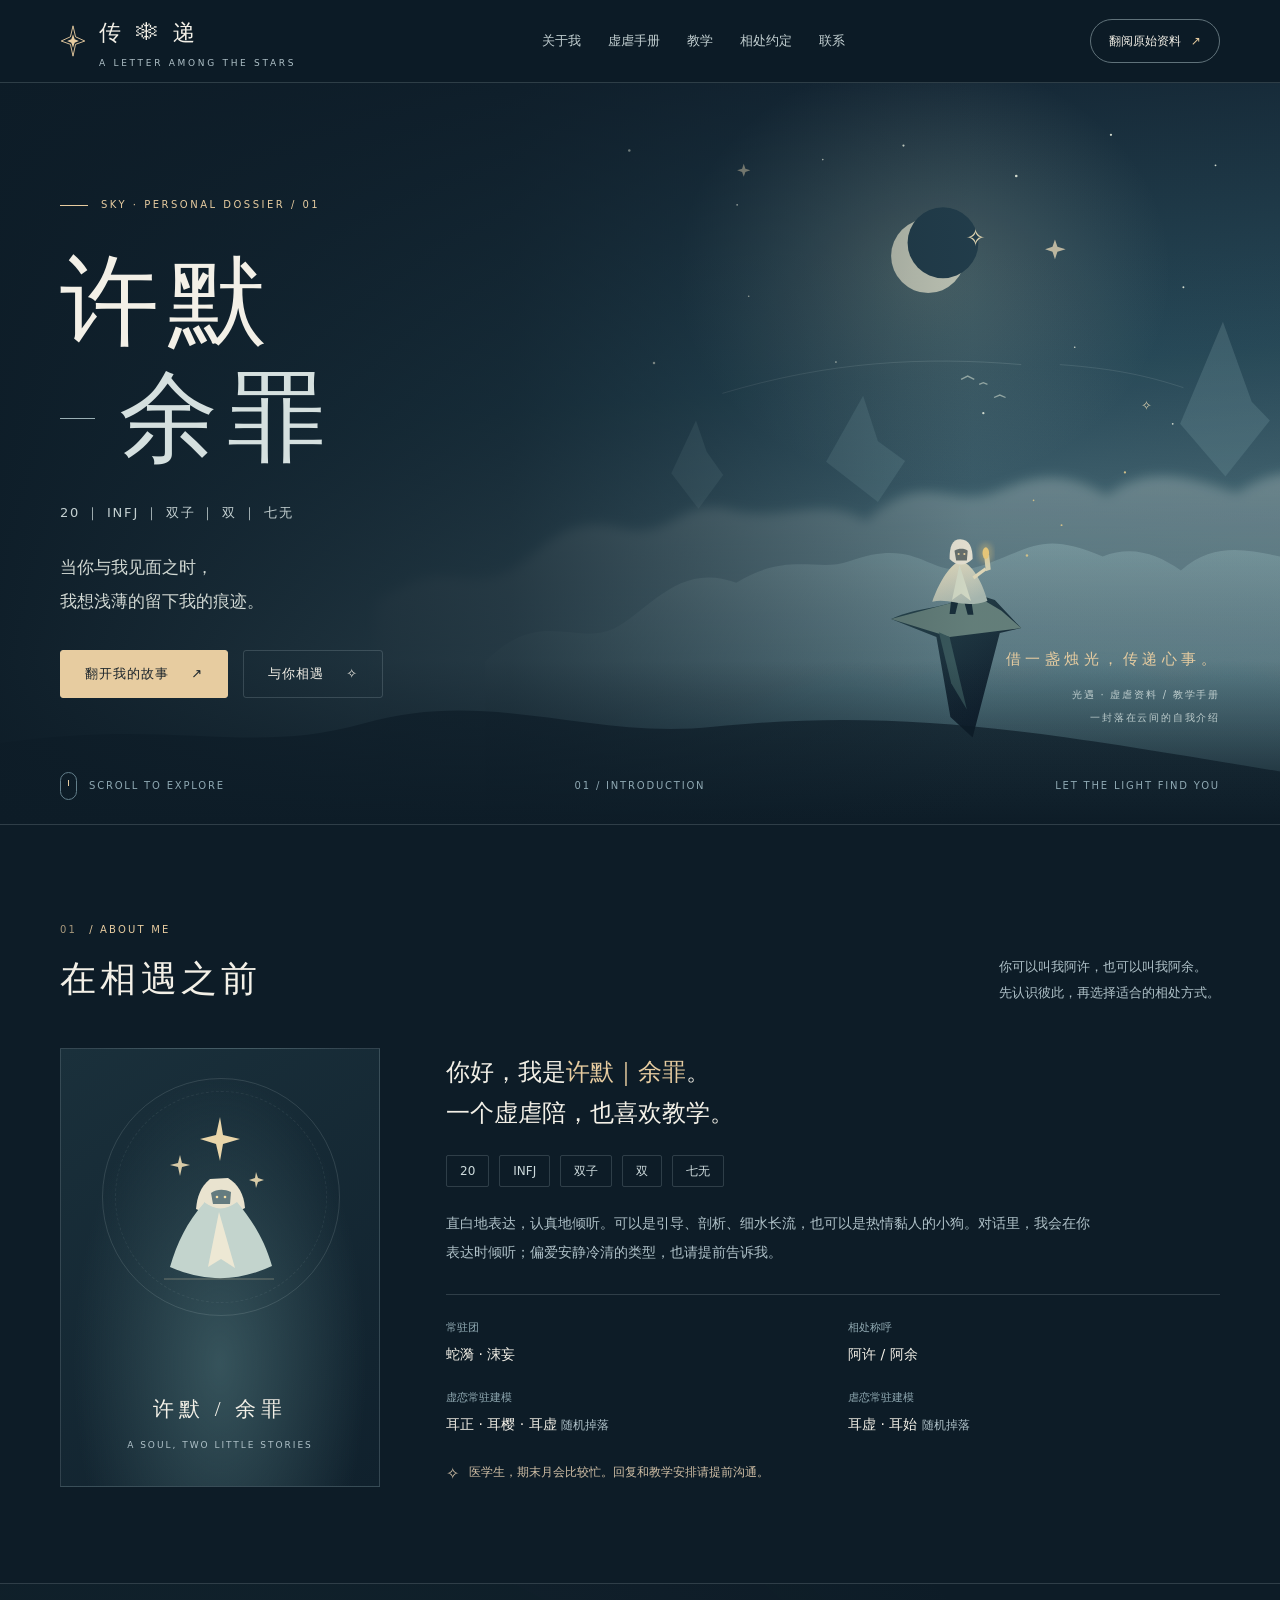
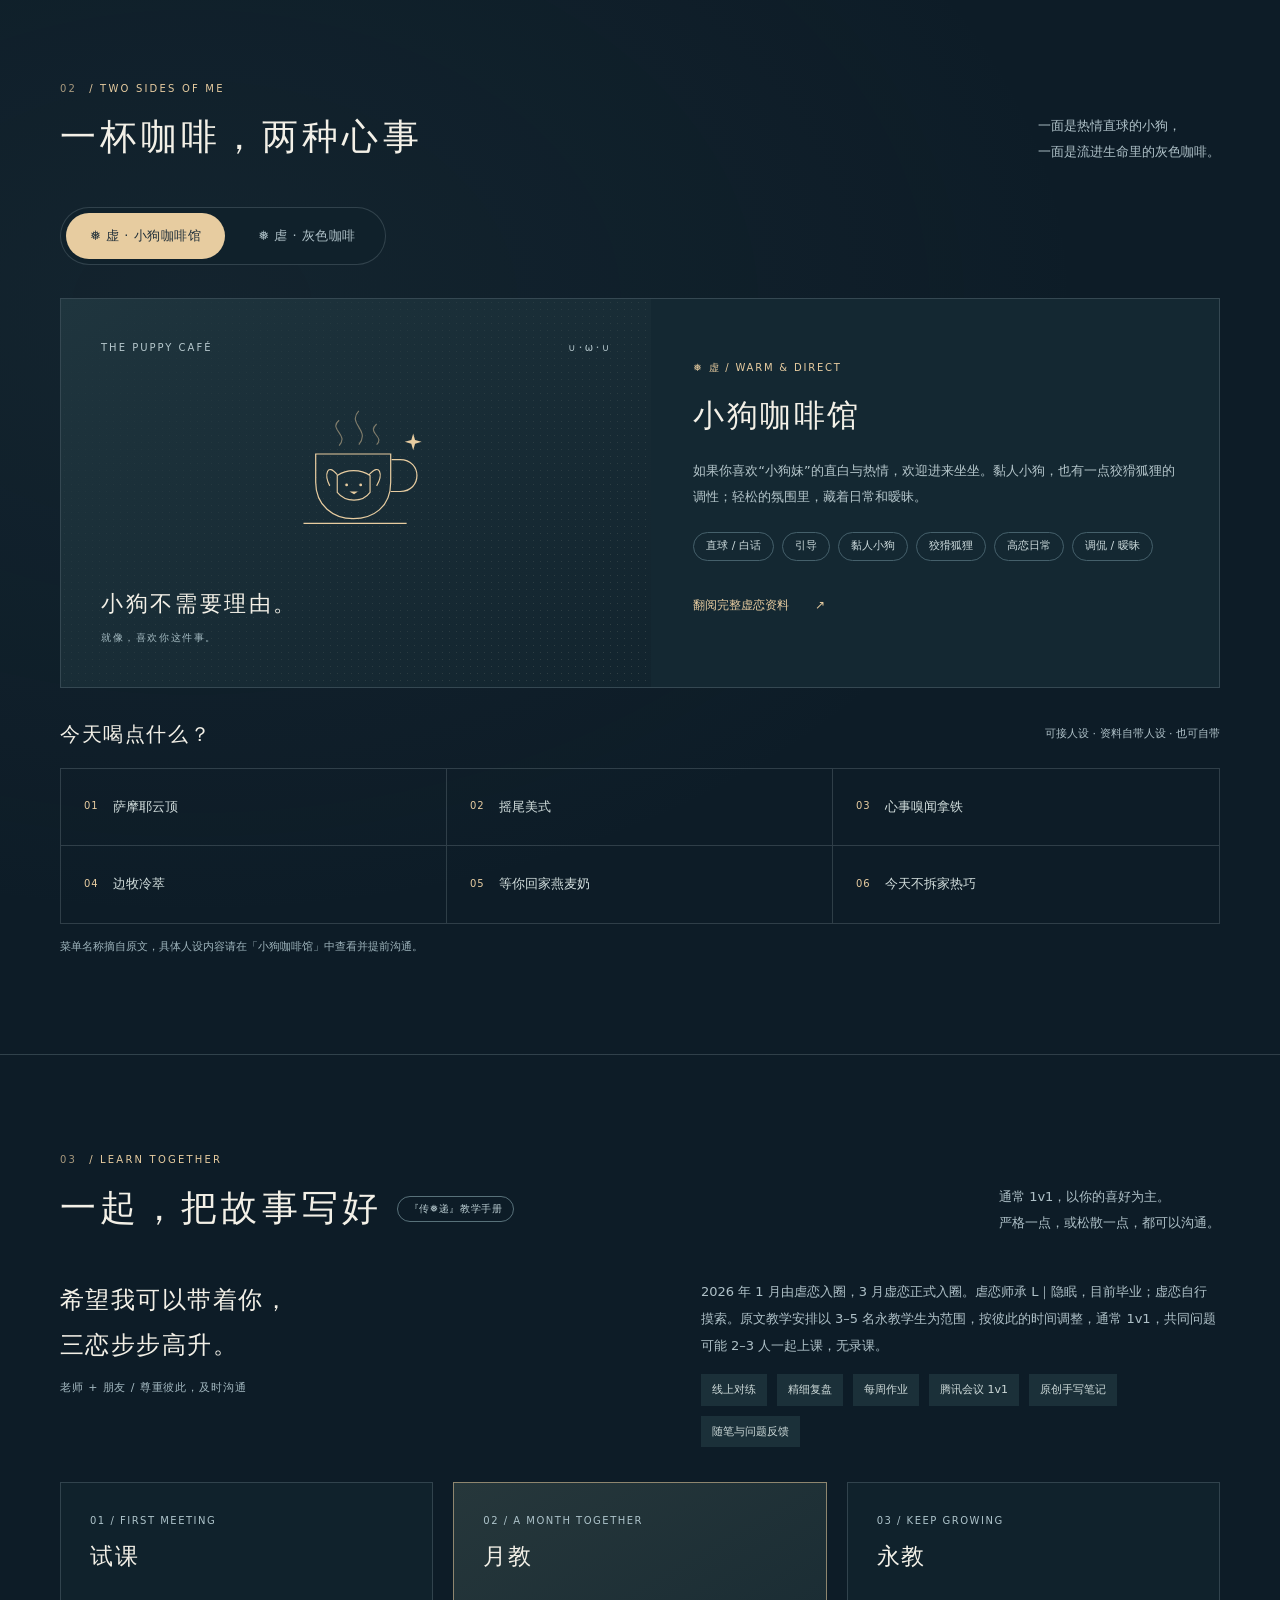
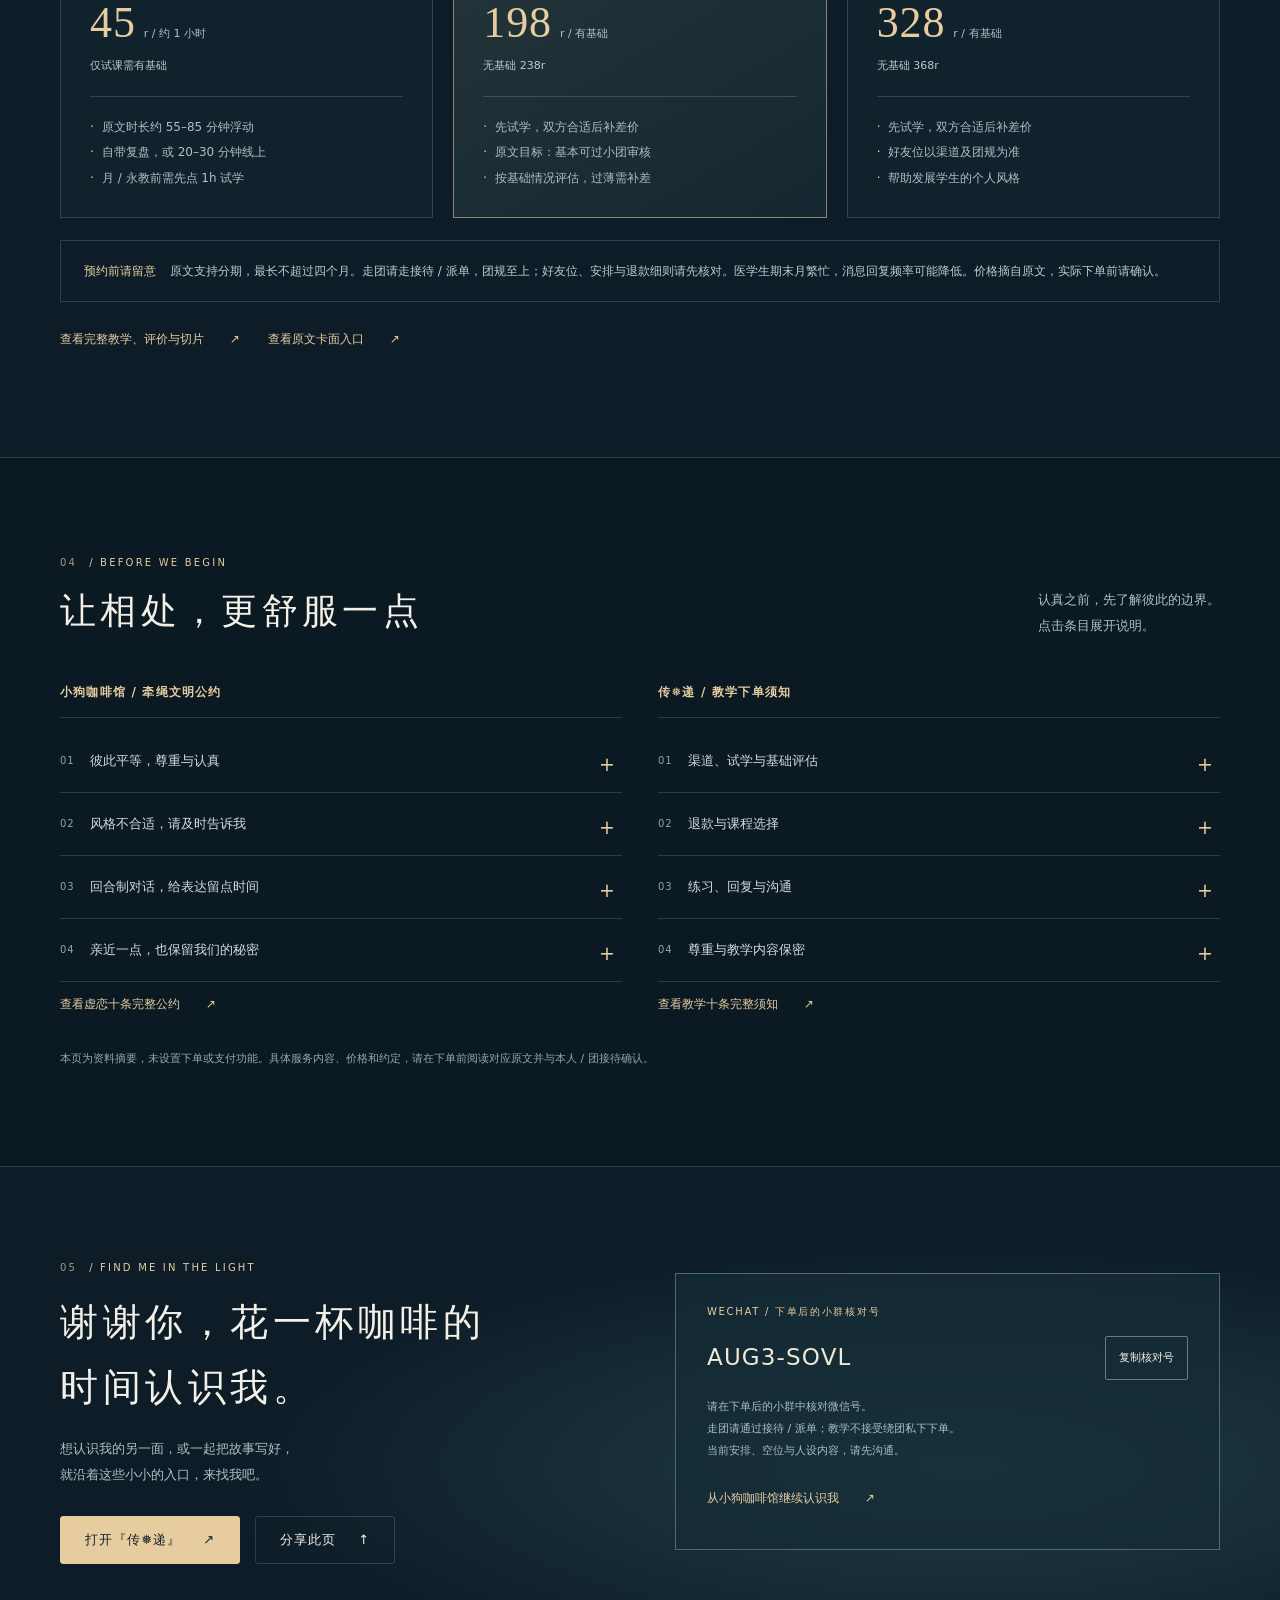
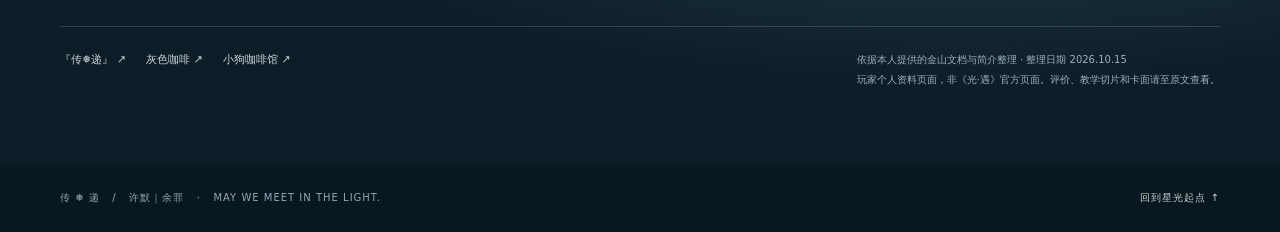
==== index.html @ 754c9d3b "Create responsive Sky profile for 许默 and 余罪" ====
<!doctype html>
<html lang="zh-CN">
<head>
  <meta charset="utf-8">
  <meta name="viewport" content="width=device-width, initial-scale=1, viewport-fit=cover">
  <meta name="theme-color" content="#0d1c27">
  <meta name="description" content="许默｜余罪 · 光遇三恋个人资料。灰色咖啡与小狗咖啡馆，虚虐风格、人设、教学与相处约定。">
  <meta property="og:type" content="website">
  <meta property="og:title" content="传❅递 · 许默｜余罪">
  <meta property="og:description" content="当你与我见面之时，我想浅薄的留下我的痕迹。光遇三恋 · 个人资料与教学手册。">
  <meta name="color-scheme" content="dark">
  <title>传❅递 · 许默｜余罪</title>
  <link rel="icon" href="data:image/svg+xml,%3Csvg xmlns='http://www.w3.org/2000/svg' viewBox='0 0 64 64'%3E%3Crect width='64' height='64' rx='16' fill='%230d1c27'/%3E%3Cpath d='M32 7L37 26L56 32L37 37L32 56L26 37L7 32L26 26Z' fill='%23ead6a9'/%3E%3C/svg%3E">
  <style>
    :root{--bg:#0d1c27;--surface:#132631;--ink:#f3f0e7;--muted:#afc1c8;--gold:#e7cca0;--line:rgba(211,230,234,.17);--serif:"Songti SC","Noto Serif CJK SC","Source Han Serif SC",SimSun,serif;--sans:Inter,"PingFang SC","Microsoft YaHei",system-ui,sans-serif;--max:1160px;scroll-behavior:smooth;scroll-padding-top:112px}
    *{box-sizing:border-box}body{margin:0;background:var(--bg);color:var(--ink);font-family:var(--sans);font-size:15px;line-height:1.85;-webkit-font-smoothing:antialiased}body::selection{background:#e7cca0;color:#0d1c27}a{color:inherit;text-decoration:none}button,input{font:inherit}button,a{-webkit-tap-highlight-color:transparent}button{color:inherit;cursor:pointer}button:disabled{cursor:default}button:focus-visible,a:focus-visible,summary:focus-visible,input:focus-visible{outline:2px solid var(--gold);outline-offset:6px}button{border:0}svg{display:block}p,h1,h2,h3,h4,blockquote{margin:0}img{max-width:100%}a,button,summary{touch-action:manipulation}button:disabled{opacity:.65}a:hover{color:var(--gold)}[hidden]{display:none!important}.wrap{max-width:var(--max);margin-inline:auto;width:calc(100% - 96px)}.skip{position:fixed;left:20px;top:-100px;z-index:99;background:var(--gold);color:var(--bg);padding:10px 18px}.skip:focus{top:12px}.sr-only{position:absolute;width:1px;height:1px;overflow:hidden;clip:rect(0,0,0,0);white-space:nowrap}
    .topbar{position:sticky;top:0;z-index:20;background:rgba(13,28,39,.94);border-bottom:1px solid var(--line);backdrop-filter:blur(18px)}.topbar-inner{display:flex;align-items:center;justify-content:space-between;min-height:82px;gap:24px}.brand{display:flex;align-items:center;gap:13px;flex-shrink:0}.brand-mark{width:26px;height:32px;color:var(--gold)}.brand-name{font-family:var(--serif);font-size:22px;letter-spacing:.22em}.brand-small{display:block;font-size:9px;letter-spacing:.3em;color:var(--muted);line-height:1.4;margin-top:3px}nav{display:flex;gap:27px;align-items:center}nav a{font-size:13px;color:#c3d0d2;position:relative;min-height:44px;display:flex;align-items:center;white-space:nowrap}nav a::after{content:"";position:absolute;left:0;right:0;bottom:3px;height:1px;background:var(--gold);transform:scaleX(0);transition:transform .2s}nav a:hover::after,nav a[aria-current="location"]::after{transform:scaleX(1)}.header-link{font-size:12px;border:1px solid #60727a;border-radius:30px;padding:9px 18px;white-space:nowrap;display:flex;gap:10px;align-items:center;min-height:44px}.header-link span{color:var(--gold)}
    .hero{min-height:742px;position:relative;isolation:isolate;overflow:hidden;display:flex;align-items:center;border-bottom:1px solid var(--line)}.hero-art{position:absolute;inset:0;z-index:-2;width:100%;height:100%;object-fit:cover;opacity:.98}.hero::after{content:"";position:absolute;inset:0;z-index:-1;background:linear-gradient(90deg,rgba(13,28,39,.96),rgba(13,28,39,.67) 40%,rgba(13,28,39,.03) 76%),linear-gradient(0deg,var(--bg),transparent 22%)}.hero-inner{position:relative;padding-block:92px 105px}.eyebrow{display:flex;align-items:center;gap:13px;font-size:10px;letter-spacing:.25em;color:var(--gold);text-transform:uppercase}.eyebrow::before{content:"";height:1px;width:28px;background:currentColor}.hero h1{font-family:var(--serif);font-weight:400;font-size:clamp(64px,7.7vw,104px);letter-spacing:.09em;line-height:1.18;margin:29px 0 18px}.hero h1 .name-line{display:block}.hero h1 .name-secondary{display:flex;align-items:center;gap:24px;color:#d5e0df}.name-secondary::before{content:"";display:block;width:35px;height:1px;background:#9aafb4}.hero-subtitle{font-size:13px;letter-spacing:.14em;color:#c4d0d1;margin-top:25px}.hero-quote{font-family:var(--serif);font-size:17px;line-height:1.95;margin:26px 0 32px;color:#d2d9d4;max-width:430px}.actions{display:flex;gap:15px;flex-wrap:wrap}.btn{min-height:48px;display:inline-flex;justify-content:center;align-items:center;gap:22px;font-size:13px;letter-spacing:.08em;border:1px solid var(--line);padding:11px 24px;background:transparent;border-radius:3px;transition:background .2s,transform .2s}.btn:hover{background:#243941;transform:translateY(-2px);color:var(--ink)}.btn-primary{background:var(--gold);border-color:var(--gold);color:#19232a}.btn-primary:hover{background:#f2dfbf;color:#19232a}.hero-note{position:absolute;right:0;bottom:74px;text-align:right;color:#becdcd;font-size:10px;letter-spacing:.18em;line-height:2.3}.hero-note i{display:block;font-family:var(--serif);font-size:15px;color:var(--gold);font-style:normal;letter-spacing:.3em;margin-bottom:6px}.hero-bottom{position:absolute;bottom:24px;left:0;right:0;display:flex;justify-content:space-between;align-items:center;color:#8fa9b3;font-size:10px;letter-spacing:.18em}.hero-bottom .scroll-hint{display:flex;gap:12px;align-items:center}.scroll-hint span{height:28px;width:17px;border:1px solid #637f8b;border-radius:12px;position:relative}.scroll-hint span::after{content:"";position:absolute;left:7px;top:7px;width:1px;height:6px;background:var(--gold);animation:scroll-down 2.4s infinite}.star-glow{position:absolute;right:23%;top:18%;color:#e5d9b4;font-size:24px;animation:twinkle 4s ease-in-out infinite;z-index:-1}.star-glow.small{right:10%;top:42%;font-size:13px;animation-delay:2s}
    .section{padding:96px 0;border-bottom:1px solid var(--line);position:relative}.section-top{display:flex;align-items:flex-start;justify-content:space-between;gap:30px;margin-bottom:42px}.section-kicker{display:flex;align-items:center;gap:12px;color:var(--gold);font-size:10px;letter-spacing:.22em}.section-kicker b{font-weight:400;opacity:.7}.section-title{font-family:var(--serif);font-weight:400;font-size:36px;letter-spacing:.12em;line-height:1.5;margin-top:12px}.section-intro{color:var(--muted);max-width:350px;font-size:13px;line-height:2;padding-top:33px}.about-grid{display:grid;grid-template-columns:320px 1fr;gap:66px}.profile-tile{position:relative;min-height:340px;background:radial-gradient(ellipse at 50% 72%,#36535b,transparent 65%),linear-gradient(145deg,#1a303b,#10212d);border:1px solid var(--line);display:flex;flex-direction:column;justify-content:flex-end;align-items:center;overflow:hidden;padding:32px}.profile-tile::before,.profile-tile::after{content:"";position:absolute;border:1px solid rgba(210,228,224,.14);border-radius:50%;width:236px;height:236px;top:29px;left:calc(50% - 118px)}.profile-tile::after{width:210px;height:210px;left:calc(50% - 105px);top:42px;border-style:dashed;opacity:.55}.profile-emblem{position:absolute;width:126px;height:170px;top:68px;left:calc(50% - 63px)}.tile-caption{font-family:var(--serif);font-size:21px;letter-spacing:.23em}.tile-small{font-size:9px;letter-spacing:.22em;color:var(--muted);margin-top:8px}.profile-copy{padding-top:4px}.profile-greeting{font-family:var(--serif);font-size:24px;line-height:1.7;font-weight:400}.profile-greeting em{color:var(--gold);font-style:normal}.bio-tags{display:flex;gap:10px;flex-wrap:wrap;margin:21px 0 22px}.bio-tags span{padding:4px 13px;border:1px solid var(--line);font-size:12px;color:#cedbdd;border-radius:2px}.profile-copy>p{color:var(--muted);font-size:14px;line-height:2.1;max-width:650px}.profile-facts{display:grid;grid-template-columns:1fr 1fr;gap:20px 30px;margin-top:26px;padding-top:23px;border-top:1px solid var(--line)}.fact-label{font-size:11px;color:#8fa8b1;margin-bottom:4px}.fact-value{font-size:14px}.fact-value small{color:var(--muted);font-size:12px}.profile-aside{margin-top:23px;font-size:12px;color:#cfbea5;display:flex;gap:10px;align-items:flex-start}.profile-aside span{font-size:16px;line-height:1.6}
    .style-section{background:radial-gradient(ellipse at 15% 30%,rgba(75,106,112,.1),transparent 58%)}.style-nav{display:flex;align-items:center;gap:9px;padding:5px;border:1px solid var(--line);width:max-content;max-width:100%;border-radius:40px;margin:0 0 33px;background:#10212b}.style-tab{background:transparent;color:var(--muted);min-height:46px;padding:10px 24px;border-radius:30px;font-size:13px;letter-spacing:.04em;transition:background .2s}.style-tab[aria-pressed="true"]{background:var(--gold);color:#21303a}.style-tab:hover[aria-pressed="false"]{background:#233943}.style-feature{display:grid;grid-template-columns:1.04fr 1fr;border:1px solid var(--line);background:#142832;min-height:390px}.style-visual{position:relative;overflow:hidden;padding:40px;display:flex;flex-direction:column;justify-content:space-between;background:linear-gradient(145deg,#1f353e,#12242e)}.style-visual.gray{background:linear-gradient(145deg,#344b53,#192d3b)}.style-visual::after{content:"";inset:0;position:absolute;pointer-events:none;opacity:.15;background-image:radial-gradient(#e1ddc6 .6px,transparent .6px);background-size:7px 7px;mask-image:linear-gradient(135deg,transparent,#000)}.visual-top{font-size:10px;letter-spacing:.2em;color:#b6c8cd;display:flex;justify-content:space-between}.coffee-illustration{width:150px;height:132px;margin:10px auto 14px;color:var(--gold);position:relative}.visual-caption{font-family:var(--serif);font-size:22px;letter-spacing:.12em;line-height:1.8;position:relative;z-index:1}.visual-caption small{font-family:var(--sans);font-size:10px;letter-spacing:.16em;display:block;color:#a2b8bf;margin-top:5px}.style-content{padding:40px 42px;display:flex;flex-direction:column;justify-content:center}.small-label{color:var(--gold);font-size:10px;letter-spacing:.18em}.style-content h3{font-family:var(--serif);font-size:31px;font-weight:400;letter-spacing:.08em;margin:10px 0 14px}.style-description{color:#b4c5ca;font-size:13px;line-height:2}.style-tags{display:flex;flex-wrap:wrap;gap:8px;margin:22px 0}.style-tags span{font-size:11px;border:1px solid #45606b;border-radius:20px;padding:3px 12px;color:#ccdadc}.text-link{font-size:12px;color:var(--gold);display:inline-flex;align-items:center;gap:26px;min-height:44px;width:max-content;max-width:100%}.text-link:hover{color:#fff3da}.style-extra{margin-top:28px}.extra-heading{display:flex;justify-content:space-between;align-items:center;gap:20px;margin-bottom:15px}.extra-heading h4{font-family:var(--serif);font-size:20px;letter-spacing:.08em;font-weight:400}.extra-heading small{font-size:11px;color:var(--muted)}.coffee-menu{display:grid;grid-template-columns:repeat(3,1fr);gap:0;border:1px solid var(--line)}.coffee-item{padding:19px 23px;display:flex;gap:14px;align-items:center;min-height:77px;border-bottom:1px solid var(--line);border-right:1px solid var(--line)}.coffee-item:nth-child(3n){border-right:0}.coffee-item:nth-last-child(-n+3){border-bottom:0}.coffee-item b{font-size:10px;color:var(--gold);font-weight:400;letter-spacing:.1em}.coffee-item span{font-size:13px;color:#d2dedd}.subtle-note{font-size:11px;color:#9db3bb;margin-top:13px;line-height:1.9}.gray-notes{display:grid;grid-template-columns:1fr 1fr;gap:24px;border:1px solid var(--line);padding:26px 30px}.gray-notes p{font-size:13px;color:#c4d2d5;line-height:2}.gray-notes b{font-weight:400;color:var(--gold);display:block;font-size:10px;letter-spacing:.15em;margin-bottom:7px}
    .teaching-heading{display:flex;align-items:center;gap:14px;flex-wrap:wrap}.section-label{font-size:10px;border:1px solid #58717a;color:#b9cbd0;padding:3px 11px;border-radius:20px;margin-top:14px;letter-spacing:.06em}.teaching-lead{display:grid;grid-template-columns:1.1fr 1fr;gap:70px;margin-bottom:35px}.teaching-lead blockquote{font-family:var(--serif);font-size:24px;line-height:1.9;letter-spacing:.06em}.teaching-lead blockquote small{font-family:var(--sans);display:block;font-size:11px;color:#a4b9c1;letter-spacing:.08em;margin-top:9px}.teaching-copy{font-size:13px;color:var(--muted);line-height:2.1}.teaching-methods{display:flex;gap:10px;flex-wrap:wrap;margin-top:15px}.teaching-methods span{font-size:11px;color:#cdd9d8;background:#1b3039;padding:4px 11px}.prices{display:grid;grid-template-columns:repeat(3,1fr);gap:20px}.price-card{padding:29px 29px 26px;border:1px solid var(--line);position:relative;background:#10222c}.price-card.featured{border-color:#8e866f;background:linear-gradient(150deg,#26373b,#142730)}.price-label{font-size:10px;letter-spacing:.15em;color:#aec4cb}.price-card h3{font-family:var(--serif);font-size:23px;font-weight:400;letter-spacing:.08em;margin:6px 0 15px}.price{font-family:var(--serif);font-size:44px;color:var(--gold);line-height:1.3;letter-spacing:.02em}.price small{font-family:var(--sans);font-size:11px;color:var(--muted);letter-spacing:0;margin-left:8px}.price-foot{font-size:11px;color:#bbccd0;margin-top:5px}.price-list{list-style:none;margin:20px 0 0;padding:18px 0 0;border-top:1px solid var(--line);font-size:12px;color:#aebfc6;line-height:2.1}.price-list li{display:flex;gap:8px}.price-list li::before{content:"·";color:var(--gold)}.teaching-notice{display:flex;gap:14px;align-items:flex-start;border:1px solid var(--line);padding:19px 23px;margin-top:22px;font-size:12px;color:#becbd0}.teaching-notice strong{font-weight:400;color:var(--gold);flex-shrink:0}.teaching-links{display:flex;gap:28px;flex-wrap:wrap;margin-top:15px}
    .agreements{background:#0b1923}.agreements-grid{display:grid;grid-template-columns:1fr 1fr;gap:36px}.agreement-group{min-width:0}.agreement-group-title{font-size:12px;color:var(--gold);letter-spacing:.1em;margin-bottom:12px;padding-bottom:14px;border-bottom:1px solid var(--line)}details{border-bottom:1px solid var(--line)}summary{position:relative;list-style:none;font-size:13px;padding:19px 34px 19px 0;cursor:pointer;min-height:62px;color:#d1dcdd;display:flex;gap:15px;align-items:center}summary::-webkit-details-marker{display:none}summary::after{content:"+";position:absolute;right:7px;top:17px;font-size:19px;color:var(--gold);font-weight:300}details[open] summary::after{content:"−"}summary .num{font-size:10px;color:#8aa6b0;letter-spacing:.1em}details p,details ol{font-size:12px;color:var(--muted);line-height:2;margin:0 0 22px 31px}details ol{padding-left:17px}details li{padding-left:3px;margin-bottom:9px}.literal{color:#d1c4ae;display:block;padding-left:12px;border-left:1px solid #5d6c6a;margin-top:8px}.agreement-help{margin-top:23px;font-size:11px;color:#8fa8b2;max-width:690px}
    .contact{overflow:hidden;background:radial-gradient(ellipse at 75% 50%,#203d46,transparent 55%);padding:92px 0 75px}.contact-inner{display:grid;grid-template-columns:1fr 1fr;gap:70px;align-items:center}.contact h2{font-family:var(--serif);font-weight:400;font-size:38px;letter-spacing:.12em;line-height:1.7;margin:13px 0 17px}.contact-copy{color:var(--muted);font-size:13px;max-width:430px;line-height:2}.contact-identity{border:1px solid #4e6972;background:rgba(21,43,53,.7);padding:29px 31px}.contact-identity-label{font-size:10px;letter-spacing:.17em;color:var(--gold)}.wechat-row{display:flex;align-items:center;justify-content:space-between;gap:15px;margin:14px 0 16px}.wechat{font-size:23px;letter-spacing:.05em;color:#f0e7d6;user-select:all;overflow-wrap:anywhere}.copy-btn{font-size:11px;padding:8px 13px;border:1px solid #6a7c80;background:transparent;min-height:44px;white-space:nowrap;border-radius:2px}.copy-btn:hover{background:#30494f}.contact-small{font-size:11px;color:#a9bec5;line-height:2}.contact-identity>.text-link{margin-top:14px}.contact-actions{display:flex;gap:15px;margin-top:28px;flex-wrap:wrap}.source-strip{margin-top:62px;padding-top:23px;border-top:1px solid var(--line);display:flex;justify-content:space-between;gap:25px;align-items:flex-start}.source-links{display:flex;gap:20px;flex-wrap:wrap;font-size:11px;color:#c7d4d7}.source-strip>p{font-size:10px;color:#9cb1b9;line-height:2;max-width:470px}.footer{padding:24px 0;background:#091721;font-size:10px;color:#91a9b2}.footer-inner{display:flex;justify-content:space-between;gap:22px;letter-spacing:.1em}.footer a{color:#c9d2cc}.toast{position:fixed;bottom:max(25px,env(safe-area-inset-bottom));left:50%;transform:translate(-50%,20px);background:#ebd7b5;color:#172731;padding:12px 22px;border-radius:3px;box-shadow:0 12px 35px #0005;z-index:60;opacity:0;pointer-events:none;transition:opacity .2s,transform .2s;font-size:13px;max-width:calc(100% - 32px);width:max-content;text-align:center}.toast.visible{opacity:1;transform:translate(-50%,0)}dialog{background:#19313e;color:var(--ink);border:1px solid #7a9299;border-radius:5px;width:min(420px,calc(100% - 40px));padding:28px}dialog::backdrop{background:#000a}dialog p{font-size:13px;color:var(--muted);margin:10px 0}dialog input{width:100%;color:var(--ink);background:#0d1c27;border:1px solid #56717d;padding:12px;margin:8px 0 20px}dialog .btn{width:100%}
    @keyframes twinkle{0%,100%{opacity:.35}50%{opacity:.9}}@keyframes scroll-down{0%,100%{transform:translateY(0);opacity:.4}50%{transform:translateY(7px);opacity:1}}
    @media(min-width:1500px){.hero{min-height:800px}.hero-art{object-position:50% 52%}}
    @media(max-width:1000px){.wrap{width:calc(100% - 64px)}nav{gap:19px}.header-link{display:none}.hero h1{font-size:80px}.about-grid{grid-template-columns:260px 1fr;gap:36px}.style-content{padding:30px}.style-visual{padding:30px}.prices{gap:12px}.price-card{padding:25px 22px}.contact-inner{gap:36px}.teaching-lead{gap:35px}.contact h2{font-size:33px}.coffee-item{padding:17px}}
    @media(max-width:700px){:root{scroll-padding-top:126px}.wrap{width:calc(100% - 40px)}.topbar-inner{min-height:100px;display:block;padding-top:13px}.brand{justify-content:center;gap:9px}.brand-name{font-size:19px;letter-spacing:.16em}.brand-mark{width:20px;height:25px}.brand-small{display:none}nav{gap:0;justify-content:space-between;margin-top:8px}nav a{font-size:11px;min-height:44px;padding:0 7px}nav a::after{bottom:6px;left:6px;right:6px}.hero{min-height:735px;align-items:flex-start}.hero-inner{padding:62px 0 120px}.hero::after{background:linear-gradient(90deg,rgba(13,28,39,.76),rgba(13,28,39,.3) 78%),linear-gradient(0deg,var(--bg),transparent 40%)}.hero-art{width:215%;max-width:none;left:-72%;object-fit:fill;opacity:.7}.hero h1{font-size:71px;margin-top:24px;line-height:1.17;letter-spacing:.08em}.hero h1 .name-secondary{gap:18px}.name-secondary::before{width:24px}.eyebrow{font-size:9px;gap:10px;letter-spacing:.18em}.eyebrow::before{width:20px}.hero-subtitle{font-size:11px;letter-spacing:.06em;white-space:normal}.hero-quote{font-size:15px;line-height:2;margin:23px 0 25px}.actions{gap:10px}.btn{padding:11px 18px;font-size:12px;gap:18px;min-height:46px}.hero-note{right:0;bottom:41px;font-size:8px;line-height:1.9;letter-spacing:.11em}.hero-note i{font-size:12px;margin-bottom:4px}.hero-bottom{bottom:19px;font-size:8px;letter-spacing:.1em}.hero-bottom .scroll-hint{gap:9px}.hero-bottom>span{display:none}.star-glow{right:14%;top:12%}.section{padding:63px 0}.section-top{display:block;margin-bottom:29px}.section-title{font-size:29px;margin-top:10px}.section-intro{padding-top:15px;max-width:100%;font-size:12px}.section-kicker{font-size:9px;letter-spacing:.17em}.about-grid{display:flex;flex-direction:column;gap:27px}.profile-tile{min-height:256px;width:100%;padding:21px}.profile-tile::before{width:185px;height:185px;top:19px;left:calc(50% - 92.5px)}.profile-tile::after{width:164px;height:164px;top:29px;left:calc(50% - 82px)}.profile-emblem{width:98px;height:132px;top:44px;left:calc(50% - 49px)}.tile-caption{font-size:18px}.tile-small{font-size:8px}.profile-greeting{font-size:22px}.profile-copy>p{font-size:13px}.profile-facts{gap:17px 16px}.fact-value{font-size:12px}.fact-value small{display:block;font-size:11px}.profile-aside{font-size:11px}.bio-tags{gap:7px;margin-top:17px}.bio-tags span{font-size:11px;padding:3px 10px}.style-nav{gap:4px;margin-bottom:24px;width:100%}.style-tab{flex:1;padding:10px 12px;font-size:12px}.style-feature{grid-template-columns:1fr}.style-visual{min-height:292px;padding:25px}.coffee-illustration{width:122px;height:110px;margin:10px auto}.visual-caption{font-size:20px}.visual-top{font-size:9px}.style-content{padding:27px 25px 23px}.style-content h3{font-size:27px}.style-description{font-size:12px}.style-tags{margin:19px 0 10px}.style-tags span{font-size:10px}.extra-heading{display:block;margin-bottom:14px}.extra-heading h4{font-size:18px}.extra-heading small{display:block;margin-top:5px;font-size:10px}.coffee-menu{grid-template-columns:1fr 1fr}.coffee-item{padding:15px 13px;gap:9px;min-height:69px}.coffee-item:nth-child(3n){border-right:1px solid var(--line)}.coffee-item:nth-child(2n){border-right:0}.coffee-item:nth-last-child(-n+3){border-bottom:1px solid var(--line)}.coffee-item:nth-last-child(-n+2){border-bottom:0}.coffee-item span{font-size:11px}.coffee-item b{font-size:9px}.gray-notes{grid-template-columns:1fr;padding:23px;gap:20px}.teaching-lead{grid-template-columns:1fr;gap:21px;margin-bottom:25px}.teaching-lead blockquote{font-size:21px}.teaching-copy{font-size:12px}.teaching-methods{gap:7px}.teaching-methods span{font-size:10px}.prices{grid-template-columns:1fr;gap:15px}.price-card{padding:24px;display:grid;grid-template-columns:1fr 1fr;gap:0 15px;align-items:start}.price-card>.price-label{grid-column:1/-1}.price-card h3{font-size:21px;margin:6px 0 10px}.price-card .price{grid-row:2/4;grid-column:2;text-align:right;font-size:40px;margin-top:5px}.price-card .price small{display:block;font-size:10px;margin-left:0;line-height:1.8}.price-foot{grid-column:1;font-size:10px;margin:0;align-self:start}.price-list{grid-column:1/-1;margin-top:16px;padding-top:14px;font-size:11px}.teaching-notice{display:block;font-size:11px;padding:17px 19px}.teaching-notice strong{display:block;margin-bottom:5px}.teaching-links{gap:18px;margin-top:13px}.text-link{font-size:11px;gap:19px}.agreements-grid{grid-template-columns:1fr;gap:32px}.agreement-help{font-size:10px}.contact{padding:64px 0 43px}.contact-inner{grid-template-columns:1fr;gap:29px}.contact h2{font-size:29px}.contact-copy{font-size:12px}.contact-actions{margin-top:23px;gap:10px}.contact-identity{padding:25px 22px}.wechat{font-size:21px}.copy-btn{padding:8px 11px;font-size:10px}.source-strip{margin-top:39px;display:block;padding-top:22px}.source-links{gap:13px;font-size:10px}.source-strip>p{margin-top:17px;font-size:10px}.footer{padding:23px 0}.footer-inner{display:block;line-height:2.2;font-size:9px}.footer-inner>a{display:block;margin-top:5px}.subtle-note{font-size:10px}}
    @media(max-width:350px){.hero h1{font-size:62px}.hero-subtitle{font-size:10px}.btn{padding-inline:14px}.wechat-row{flex-wrap:wrap}.coffee-item{padding:13px 10px}.coffee-item span{font-size:10px}.hero-note{bottom:38px}}
    @media(prefers-reduced-motion:reduce){html,:root{scroll-behavior:auto}*,*::before,*::after{animation:none!important;transition:none!important}}
    @media print{body{background:#fff;color:#111}.topbar,.hero-art,.hero-note,.hero-bottom,.star-glow,.style-nav,.actions,.contact-actions,.copy-btn,.toast,.profile-tile{display:none}.wrap{width:100%}.hero,.section,.contact{min-height:0;padding:20px 0;break-inside:avoid;background:none}.hero::after{display:none}.hero-inner{padding:0}.hero h1{font-size:36px}.hero h1 .name-line{display:inline}.name-secondary::before{display:none}.hero-quote,.hero-subtitle,p,.profile-copy>p,.contact-copy,.style-description{color:#222!important}.style-panel[hidden]{display:block!important}.about-grid,.style-feature,.teaching-lead,.contact-inner{display:block}.style-visual{min-height:0;background:none}.coffee-illustration{display:none}.style-content{padding:15px 0}.section-title{font-size:25px}.price-card{background:none}.price{color:#111}.price-list,.teaching-copy,.contact-small{color:#333}.agreements-grid{display:block}.footer{background:none;color:#444}}
    @media(max-width:700px){.hero-art{left:-98%}}
    @media(max-width:350px){.hero-art{left:-120%}}
  </style>
</head>
<body>
  <a class="skip" href="#main">跳至正文</a>
  <header class="topbar">
    <div class="wrap topbar-inner">
      <a class="brand" href="#home" aria-label="传递，返回首页">
        <svg class="brand-mark" viewBox="0 0 30 38" aria-hidden="true"><path d="M15 1 18 14 29 19 18 23 15 37 12 23 1 19 12 14Z" fill="none" stroke="currentColor" stroke-width="1.1"/><path d="m15 11 2 6 5 2-5 2-2 6-2-6-5-2 5-2Z" fill="currentColor"/></svg>
        <span><span class="brand-name">传 ❅ 递</span><span class="brand-small">A LETTER AMONG THE STARS</span></span>
      </a>
      <nav aria-label="页面导航">
        <a href="#about">关于我</a><a href="#stories">虚虐手册</a><a href="#teaching">教学</a><a href="#agreements">相处约定</a><a href="#contact">联系</a>
      </nav>
      <a class="header-link" href="https://www.kdocs.cn/l/caA3d2i4T58V" target="_blank" rel="noopener noreferrer">翻阅原始资料 <span aria-hidden="true">↗</span></a>
    </div>
  </header>
  <main id="main">
    <section class="hero" id="home" aria-labelledby="hero-title">
      <svg class="hero-art" viewBox="0 0 1600 900" preserveAspectRatio="xMidYMid slice" aria-hidden="true">
        <defs>
          <linearGradient id="sky" x2=".15" y2="1"><stop stop-color="#11202e"/><stop offset=".49" stop-color="#294b5a"/><stop offset="1" stop-color="#6c8e96"/></linearGradient>
          <radialGradient id="moon-halo"><stop stop-color="#d0d8bd" stop-opacity=".24"/><stop offset="1" stop-color="#cbdacb" stop-opacity="0"/></radialGradient>
          <linearGradient id="cloud-one" x2="0" y2="1"><stop stop-color="#a5b9b9" stop-opacity=".48"/><stop offset="1" stop-color="#253f51" stop-opacity=".06"/></linearGradient>
          <linearGradient id="cloud-two" x2="0" y2="1"><stop stop-color="#8daeb3" stop-opacity=".56"/><stop offset="1" stop-color="#284451" stop-opacity=".2"/></linearGradient>
          <linearGradient id="rock" x2=".6" y2="1"><stop stop-color="#2c4b53"/><stop offset="1" stop-color="#101e2d"/></linearGradient>
          <linearGradient id="cape" x2=".6" y2="1"><stop stop-color="#f6e9c7"/><stop offset="1" stop-color="#aebeb5"/></linearGradient>
          <filter id="cloud-soft"><feGaussianBlur stdDeviation="7"/></filter>
          <filter id="glow"><feGaussianBlur stdDeviation="3"/></filter>
        </defs>
        <path fill="url(#sky)" d="M0 0h1600v900H0z"/>
        <ellipse cx="1145" cy="230" rx="300" ry="260" fill="url(#moon-halo)"/>
        <circle cx="1150" cy="210" r="45" fill="#e4e4cd" opacity=".8"/><circle cx="1168" cy="194" r="43" fill="#233e4c"/>
        <g fill="#dbe3d6"><circle cx="787" cy="82" r="1.5"/><circle cx="1022" cy="93" r="1"/><circle cx="1257" cy="113" r="1.6"/><circle cx="1460" cy="248" r="1.2"/><circle cx="1372" cy="63" r="1.4"/><circle cx="932" cy="259" r="1"/><circle cx="1120" cy="76" r="1.3"/><circle cx="1499" cy="100" r="1.1"/><circle cx="817" cy="340" r="1.5"/><circle cx="1328" cy="321" r="1"/><circle cx="918" cy="148" r="1.1"/><circle cx="1447" cy="414" r="1.1"/><circle cx="1038" cy="339" r="1"/><circle cx="1217" cy="401" r="1.4"/></g>
        <path d="m1304 190 3 9 10 3-10 3-3 9-3-9-9-3 9-3Z" fill="#eadbb9" opacity=".8"/><path d="m926 98 2 6 6 2-6 2-2 6-2-6-6-2 6-2Z" fill="#eadbb9" opacity=".7"/>
        <path d="M900 377c130-39 244-45 363-35" stroke="#b5c8c8" stroke-width="1" fill="none" opacity=".24"/><path d="M1310 342c66 5 104 13 150 28" stroke="#b5c8c8" stroke-width="1" fill="none" opacity=".2"/>
        <g fill="#6d9099" opacity=".35"><path d="m1026 460 45-80 18 55 33 24-33 50Z"/><path d="m1456 414 52-124 35 97 22 23-54 68Z"/><path d="m838 474 30-64 13 38 20 28-30 41Z"/></g>
        <path d="M480 630c88-58 98-10 157-35 45-20 61-74 142-54 61 14 69-38 129-23 66 18 107-19 167 14 71-68 102-12 159-36 42-18 79-28 133 5 47-37 97-24 158-3 37-24 60-27 97-22v424H480Z" fill="url(#cloud-one)" filter="url(#cloud-soft)"/>
        <path d="M612 703c65-67 110-19 156-40 44-23 79-82 149-56 63-39 99-12 137-26 89-32 95 24 155 7 65-20 76-46 153-13 36-14 66-3 95 17 54-48 111-11 153-14v322H612Z" fill="url(#cloud-two)"/>
        <path d="M756 787c85-56 124-9 175-28 65-25 111-64 179-28 64-38 127 14 179-13 57-29 125-1 162 11 62-34 101-11 149 0v171H756Z" fill="#57808b" opacity=".4" filter="url(#cloud-soft)"/>
        <g opacity=".65" stroke="#ccd9cc" fill="none" stroke-width="1.6"><path d="m1190 360 8-4 8 4M1230 382l7-3 7 3M1212 366l5-2 5 2"/></g>
        <path d="M1105 651c34-16 65-11 101-31l25 8 32 34-26 6-33 127-27-25-17-97Z" fill="url(#rock)"/><path d="m1105 651 72-19 30-10 32 19 24 21-87 11Z" fill="#68847e"/><path d="m1163 667 13 6 21 88-19-32Z" fill="#3b5b5f"/>
        <g transform="translate(1189 567)"><path d="m-8 33-5 45h7l7-29 8 30h7L9 32Z" fill="#1a303c"/><path d="M0 13c-15 7-27 30-34 50 22-5 38 9 67-1-7-25-19-45-33-49Z" fill="url(#cape)"/><path d="m-1 18-9 43 11-8 12 9Z" fill="#dce2cd"/><path d="M-13 11c0-15 3-24 13-24 11 0 15 10 15 24-8 8-18 10-28 0Z" fill="#efead9"/><path d="M-7 1c5-3 12-3 16 0l-1 12H-5Z" fill="#6a7370"/><circle cx="-2" cy="5" r="1.3" fill="#f5dca4"/><circle cx="5" cy="5" r="1.3" fill="#f5dca4"/><path d="M16 34 31 23" stroke="#e9dfbe" stroke-width="4"/><path d="m31 26-2-19 6-1 2 18Z" fill="#ded9b9"/><ellipse cx="31" cy="4" rx="4" ry="7" fill="#f1cf7d"/><ellipse cx="31" cy="4" rx="9" ry="13" fill="#f1cf7d" opacity=".3" filter="url(#glow)"/></g>
        <g fill="#d9c78d"><circle cx="1270" cy="574" r="1.5"/><circle cx="1312" cy="537" r="1.2"/><circle cx="1278" cy="507" r="1"/><circle cx="1389" cy="473" r="1.4"/></g>
        <path d="M0 805c231-37 319 14 464-27 154-44 273 20 425 4 237-25 414 9 711 58v60H0Z" fill="#0d1c27" opacity=".7"/>
      </svg>
      <span class="star-glow" aria-hidden="true">✧</span><span class="star-glow small" aria-hidden="true">✧</span>
      <div class="wrap hero-inner">
        <p class="eyebrow">Sky · Personal dossier / 01</p>
        <h1 id="hero-title"><span class="name-line">许默</span><span class="sr-only">｜</span><span class="name-line name-secondary">余罪</span></h1>
        <p class="hero-subtitle">20 ｜ INFJ ｜ 双子 ｜ 双 ｜ 七无</p>
        <p class="hero-quote">当你与我见面之时，<br>我想浅薄的留下我的痕迹。</p>
        <div class="actions"><a class="btn btn-primary" href="#stories">翻开我的故事 <span aria-hidden="true">↗</span></a><a class="btn" href="#contact">与你相遇 <span aria-hidden="true">✧</span></a></div>
        <div class="hero-note"><i>借一盏烛光，传递心事。</i>光遇 · 虚虐资料 / 教学手册<br>一封落在云间的自我介绍</div>
      </div>
      <div class="wrap hero-bottom"><div class="scroll-hint"><span aria-hidden="true"></span>SCROLL TO EXPLORE</div><span>01 / INTRODUCTION</span><span>LET THE LIGHT FIND YOU</span></div>
    </section>

    <section class="section" id="about" aria-labelledby="about-title">
      <div class="wrap">
        <div class="section-top"><div><p class="section-kicker"><b>01</b> / ABOUT ME</p><h2 class="section-title" id="about-title">在相遇之前</h2></div><p class="section-intro">你可以叫我阿许，也可以叫我阿余。<br>先认识彼此，再选择适合的相处方式。</p></div>
        <div class="about-grid">
          <div class="profile-tile" aria-hidden="true">
            <svg class="profile-emblem" viewBox="0 0 126 170"><path d="m63 0 3 18 17 4-17 5-3 17-4-17-16-5 16-4Z" fill="#e9d6aa"/><path d="M53 62c-10 8-13 19-14 30 13 7 34 7 49-1-1-14-7-24-17-30Z" fill="#e9e3cf"/><path d="M47 86c-17 19-27 40-34 64 35 15 67 15 102-1-8-28-21-47-35-64-11 8-21 9-33 0Z" fill="#c3d4cd"/><path d="m62 95-11 55 13-8 14 9Z" fill="#ede8d4"/><path d="M54 76c6-4 13-4 20-1l-1 12H56Z" fill="#647b7f"/><circle cx="60" cy="80" r="1.3" fill="#f6dfa6"/><circle cx="68" cy="80" r="1.3" fill="#f6dfa6"/><path d="m23 38 2 8 8 2-8 2-2 9-2-9-8-2 8-2ZM99 55l2 6 6 2-6 2-2 6-1-6-6-2 6-2Z" fill="#d8cba7"/><path d="m7 162 110 0" stroke="#d8cba7" stroke-opacity=".4"/></svg>
            <p class="tile-caption">许默 / 余罪</p><p class="tile-small">A SOUL, TWO LITTLE STORIES</p>
          </div>
          <div class="profile-copy"><h3 class="profile-greeting">你好，我是<em>许默｜余罪</em>。<br>一个虚虐陪，也喜欢教学。</h3><div class="bio-tags" aria-label="个人标签"><span>20</span><span>INFJ</span><span>双子</span><span>双</span><span>七无</span></div><p>直白地表达，认真地倾听。可以是引导、剖析、细水长流，也可以是热情黏人的小狗。对话里，我会在你表达时倾听；偏爱安静冷清的类型，也请提前告诉我。</p>
            <div class="profile-facts"><div><p class="fact-label">常驻团</p><p class="fact-value">蛇漪 · 涑妄</p></div><div><p class="fact-label">相处称呼</p><p class="fact-value">阿许 / 阿余</p></div><div><p class="fact-label">虚恋常驻建模</p><p class="fact-value">耳正 · 耳樱 · 耳虚 <small>随机掉落</small></p></div><div><p class="fact-label">虐恋常驻建模</p><p class="fact-value">耳虚 · 耳始 <small>随机掉落</small></p></div></div>
            <div class="profile-aside"><span aria-hidden="true">✧</span><p>医学生，期末月会比较忙。回复和教学安排请提前沟通。</p></div>
          </div>
        </div>
      </div>
    </section>

    <section class="section style-section" id="stories" aria-labelledby="stories-title">
      <div class="wrap">
        <div class="section-top"><div><p class="section-kicker"><b>02</b> / TWO SIDES OF ME</p><h2 class="section-title" id="stories-title">一杯咖啡，两种心事</h2></div><p class="section-intro">一面是热情直球的小狗，<br>一面是流进生命里的灰色咖啡。</p></div>
        <div class="style-nav" role="group" aria-label="选择虚恋或虐恋资料"><button class="style-tab" type="button" data-style="puppy" aria-pressed="true" aria-controls="puppy-panel">❅ 虚 · 小狗咖啡馆</button><button class="style-tab" type="button" data-style="gray" aria-pressed="false" aria-controls="gray-panel">❅ 虐 · 灰色咖啡</button></div>
        <div class="style-panel" id="puppy-panel" aria-labelledby="puppy-title">
          <div class="style-feature"><div class="style-visual"><div class="visual-top"><span>THE PUPPY CAFÉ</span><span>∪･ω･∪</span></div><svg class="coffee-illustration" viewBox="0 0 160 140" aria-hidden="true"><path d="M37 54h80v30c0 27-19 39-40 39S37 109 37 84Z" fill="none" stroke="currentColor" stroke-width="1.3"/><path d="M118 60h9c24 0 24 34 0 34h-10M24 128h110" fill="none" stroke="currentColor" stroke-width="1.3"/><path d="M62 18c-12 10 11 15 0 27M83 8c-13 14 13 20 0 36M102 22c-11 10 9 13 0 22" fill="none" stroke="currentColor" stroke-width="1.2" opacity=".5"/><path d="M60 76c-11-13-14 0-8 12M94 76c12-13 15 0 8 12M60 77c10-7 25-7 35 0v18c-8 11-26 11-35 0Z" fill="none" stroke="currentColor" stroke-width="1.2"/><circle cx="70" cy="87" r="1.5" fill="currentColor"/><circle cx="85" cy="87" r="1.5" fill="currentColor"/><path d="m73 94 5 3 4-3Z" fill="currentColor"/><path d="m141 32 2 7 7 2-7 2-2 7-2-7-7-2 7-2Z" fill="currentColor"/></svg><p class="visual-caption">小狗不需要理由。<small>就像，喜欢你这件事。</small></p></div><div class="style-content"><p class="small-label">❅ 虚 / WARM & DIRECT</p><h3 id="puppy-title">小狗咖啡馆</h3><p class="style-description">如果你喜欢“小狗妹”的直白与热情，欢迎进来坐坐。黏人小狗，也有一点狡猾狐狸的调性；轻松的氛围里，藏着日常和暧昧。</p><div class="style-tags"><span>直球 / 白话</span><span>引导</span><span>黏人小狗</span><span>狡猾狐狸</span><span>高恋日常</span><span>调侃 / 暧昧</span></div><a class="text-link" href="https://www.kdocs.cn/l/celaionb23rE" target="_blank" rel="noopener noreferrer">翻阅完整虚恋资料 <span aria-hidden="true">↗</span></a></div></div>
          <div class="style-extra"><div class="extra-heading"><h4>今天喝点什么？</h4><small>可接人设 · 资料自带人设 · 也可自带</small></div><div class="coffee-menu" aria-label="原文中的咖啡人设菜单"><div class="coffee-item"><b>01</b><span>萨摩耶云顶</span></div><div class="coffee-item"><b>02</b><span>摇尾美式</span></div><div class="coffee-item"><b>03</b><span>心事嗅闻拿铁</span></div><div class="coffee-item"><b>04</b><span>边牧冷萃</span></div><div class="coffee-item"><b>05</b><span>等你回家燕麦奶</span></div><div class="coffee-item"><b>06</b><span>今天不拆家热巧</span></div></div><p class="subtle-note">菜单名称摘自原文，具体人设内容请在「小狗咖啡馆」中查看并提前沟通。</p></div>
        </div>
        <div class="style-panel" id="gray-panel" aria-labelledby="gray-title" hidden>
          <div class="style-feature"><div class="style-visual gray"><div class="visual-top"><span>GREY COFFEE</span><span>01 / RAIN</span></div><svg class="coffee-illustration" viewBox="0 0 160 140" aria-hidden="true"><path d="M39 64h78v27c0 22-14 33-39 33S39 113 39 91Z" fill="none" stroke="currentColor" stroke-width="1.3"/><path d="M117 71h9c23 0 23 28 0 28h-9M27 130h105" fill="none" stroke="currentColor" stroke-width="1.3"/><ellipse cx="78" cy="64" rx="39" ry="6" fill="none" stroke="currentColor" stroke-width="1.2"/><path d="M61 21c-11 12 13 18 0 31M82 10c-14 15 14 22 0 40M101 25c-10 10 10 14 0 23" fill="none" stroke="currentColor" stroke-width="1.2" opacity=".55"/><path d="m27 25-6 11M132 33l-6 11M143 69l-5 10M34 46l-4 7" stroke="currentColor" stroke-width="1" opacity=".55"/><path d="M63 92c8 7 22 7 31 0" stroke="currentColor" stroke-width="1" fill="none"/></svg><p class="visual-caption">人和咖啡一样。<small>浓则苦涩，淡则无味。</small></p></div><div class="style-content"><p class="small-label">❅ 虐 / SLOW & HONEST</p><h3 id="gray-title">灰色咖啡</h3><p class="style-description">以引导、剖析、平权、白话为主，微意识流、细水长流、高恋为辅。如果你愿意，也可以网易云一起听，让情绪慢慢流进故事。</p><div class="style-tags"><span>引导 / 剖析</span><span>平权</span><span>白话</span><span>微意识流</span><span>细水长流</span><span>高恋</span></div><a class="text-link" href="https://www.kdocs.cn/l/cvBN6jZ5mMLs" target="_blank" rel="noopener noreferrer">翻阅完整虐恋资料 <span aria-hidden="true">↗</span></a></div></div>
          <div class="style-extra gray-notes"><p><b>A LITTLE RAIN</b>每想念妳一次，<br>天空都會落下一滴雨。</p><p><b>MORE TO EXPLORE</b>卡面、更多介绍与历史资料，<br>可以沿着原文继续翻阅。</p></div>
        </div>
        <noscript><style>#gray-panel[hidden]{display:block!important;margin-top:30px}.style-nav{display:none}</style></noscript>
      </div>
    </section>

    <section class="section" id="teaching" aria-labelledby="teaching-title">
      <div class="wrap">
        <div class="section-top"><div><p class="section-kicker"><b>03</b> / LEARN TOGETHER</p><div class="teaching-heading"><h2 class="section-title" id="teaching-title">一起，把故事写好</h2><span class="section-label">『传❅递』教学手册</span></div></div><p class="section-intro">通常 1v1，以你的喜好为主。<br>严格一点，或松散一点，都可以沟通。</p></div>
        <div class="teaching-lead"><blockquote>希望我可以带着你，<br>三恋步步高升。<small>老师 + 朋友 / 尊重彼此，及时沟通</small></blockquote><div class="teaching-copy"><p>2026 年 1 月由虐恋入圈，3 月虚恋正式入圈。虐恋师承 L｜隐眠，目前毕业；虚恋自行摸索。原文教学安排以 3–5 名永教学生为范围，按彼此的时间调整，通常 1v1，共同问题可能 2–3 人一起上课，无录课。</p><div class="teaching-methods"><span>线上对练</span><span>精细复盘</span><span>每周作业</span><span>腾讯会议 1v1</span><span>原创手写笔记</span><span>随笔与问题反馈</span></div></div></div>
        <div class="prices">
          <article class="price-card"><p class="price-label">01 / FIRST MEETING</p><h3>试课</h3><p class="price">45<small>r / 约 1 小时</small></p><p class="price-foot">仅试课需有基础</p><ul class="price-list"><li>原文时长约 55–85 分钟浮动</li><li>自带复盘，或 20–30 分钟线上</li><li>月 / 永教前需先点 1h 试学</li></ul></article>
          <article class="price-card featured"><p class="price-label">02 / A MONTH TOGETHER</p><h3>月教</h3><p class="price">198<small>r / 有基础</small></p><p class="price-foot">无基础 238r</p><ul class="price-list"><li>先试学，双方合适后补差价</li><li>原文目标：基本可过小团审核</li><li>按基础情况评估，过薄需补差</li></ul></article>
          <article class="price-card"><p class="price-label">03 / KEEP GROWING</p><h3>永教</h3><p class="price">328<small>r / 有基础</small></p><p class="price-foot">无基础 368r</p><ul class="price-list"><li>先试学，双方合适后补差价</li><li>好友位以渠道及团规为准</li><li>帮助发展学生的个人风格</li></ul></article>
        </div>
        <div class="teaching-notice"><strong>预约前请留意</strong><p>原文支持分期，最长不超过四个月。走团请走接待 / 派单，团规至上；好友位、安排与退款细则请先核对。医学生期末月繁忙，消息回复频率可能降低。价格摘自原文，实际下单前请确认。</p></div>
        <div class="teaching-links"><a class="text-link" href="https://www.kdocs.cn/l/caA3d2i4T58V" target="_blank" rel="noopener noreferrer">查看完整教学、评价与切片 <span aria-hidden="true">↗</span></a><a class="text-link" href="https://www.kdocs.cn/l/cqD1Aagx7318" target="_blank" rel="noopener noreferrer">查看原文卡面入口 <span aria-hidden="true">↗</span></a></div>
      </div>
    </section>

    <section class="section agreements" id="agreements" aria-labelledby="agreements-title">
      <div class="wrap"><div class="section-top"><div><p class="section-kicker"><b>04</b> / BEFORE WE BEGIN</p><h2 class="section-title" id="agreements-title">让相处，更舒服一点</h2></div><p class="section-intro">认真之前，先了解彼此的边界。<br>点击条目展开说明。</p></div>
        <div class="agreements-grid">
          <div class="agreement-group"><h3 class="agreement-group-title">小狗咖啡馆 / 牵绳文明公约</h3>
            <details><summary><span class="num">01</span>彼此平等，尊重与认真</summary><p>不要恶意找茬、为难或审视；我并不完美，彼此是平等的。认真相处时，请不要轻易出戏；原文说明，在认真时抽象可能转为普陪。</p></details>
            <details><summary><span class="num">02</span>风格不合适，请及时告诉我</summary><p>原文选择时间：半小时单内前五分钟，一小时单内前十分钟，决定去留。不喜欢可找派单换退单；超时换人、退单，或中途增加旁观者拉踩，原文约定默认送单。</p></details>
            <details><summary><span class="num">03</span>回合制对话，给表达留点时间</summary><p>我会在你表达时倾听，也希望不要过多打断我。我有一点话多，如果偏爱安静冷清的类型，请提前说明。</p></details>
            <details><summary><span class="num">04</span>亲近一点，也保留我们的秘密</summary><p>可以称呼我为阿余 / 阿许。退换请先告知，不要突然离开；不要告诉他人我们的秘密。自带人设或使用资料中的人设，都请先沟通。</p></details>
            <a class="text-link" href="https://www.kdocs.cn/l/celaionb23rE" target="_blank" rel="noopener noreferrer">查看虚恋十条完整公约 <span aria-hidden="true">↗</span></a>
          </div>
          <div class="agreement-group"><h3 class="agreement-group-title">传❅递 / 教学下单须知</h3>
            <details><summary><span class="num">01</span>渠道、试学与基础评估</summary><ol><li>走团下单教学请走接待 / 派单，不接受私下；价格包含团抽，不包好友位，会拉群，价格不议。</li><li>月 / 永教需先点 1h 试学，双方合适后补差。</li><li>有无基础会具体评估，发现基础过薄会要求补差。</li></ol></details>
            <details><summary><span class="num">02</span>退款与课程选择</summary><p>先了解教学时间、方式、风格，再选择适合自己的老师。退款相关原文为：<span class="literal">“选中三天内退 除团抽 60% 超过三天视为送单”</span>上述表述保留原样，具体计算与执行请在下单前向本人及团接待确认。</p></details>
            <details><summary><span class="num">03</span>练习、回复与沟通</summary><ol><li>个人原因导致作业 / 练习未完成、无法实现目标，原文约定概不负责。</li><li>选择严格教学，鸽三次以上会转为“放养”，不能以此作为退款理由。</li><li>消息看见会回，期末周频率可能降低。有问题及时沟通，关系是老师 + 朋友。</li><li>擅长剖析、引导、平权、细水长流，也会帮助发展个人风格。</li></ol></details>
            <details><summary><span class="num">04</span>尊重与教学内容保密</summary><p>原文要求尊重彼此；恶意辱骂等极恶劣事件会上报团，并永拒不退。对教学内容泄漏，原文表述为：<span class="literal">“赔偿 520＋永拒且不退款＋瓜条”</span>具体约定请在下单前完整阅读原文并沟通。</p></details>
            <a class="text-link" href="https://www.kdocs.cn/l/caA3d2i4T58V" target="_blank" rel="noopener noreferrer">查看教学十条完整须知 <span aria-hidden="true">↗</span></a>
          </div>
        </div><p class="agreement-help">本页为资料摘要，未设置下单或支付功能。具体服务内容、价格和约定，请在下单前阅读对应原文并与本人 / 团接待确认。</p>
      </div>
    </section>

    <section class="contact" id="contact" aria-labelledby="contact-title"><div class="wrap"><div class="contact-inner"><div><p class="section-kicker"><b>05</b> / FIND ME IN THE LIGHT</p><h2 id="contact-title">谢谢你，花一杯咖啡的<br>时间认识我。</h2><p class="contact-copy">想认识我的另一面，或一起把故事写好，<br>就沿着这些小小的入口，来找我吧。</p><div class="contact-actions"><a class="btn btn-primary" href="https://www.kdocs.cn/l/caA3d2i4T58V" target="_blank" rel="noopener noreferrer">打开『传❅递』 <span aria-hidden="true">↗</span></a><button class="btn" type="button" id="share-button">分享此页 <span aria-hidden="true">↑</span></button></div></div><div class="contact-identity"><p class="contact-identity-label">WECHAT / 下单后的小群核对号</p><div class="wechat-row"><span class="wechat" id="wechat-id">AUG3-SOVL</span><button type="button" class="copy-btn" id="copy-wechat" aria-label="复制微信核对号 AUG3-SOVL">复制核对号</button></div><p class="contact-small">请在下单后的小群中核对微信号。<br>走团请通过接待 / 派单；教学不接受绕团私下下单。<br>当前安排、空位与人设内容，请先沟通。</p><a class="text-link" href="https://www.kdocs.cn/l/celaionb23rE" target="_blank" rel="noopener noreferrer">从小狗咖啡馆继续认识我 <span aria-hidden="true">↗</span></a></div></div><div class="source-strip"><div class="source-links" aria-label="资料来源"><a href="https://www.kdocs.cn/l/caA3d2i4T58V" target="_blank" rel="noopener noreferrer">『传❅递』 ↗</a><a href="https://www.kdocs.cn/l/cvBN6jZ5mMLs" target="_blank" rel="noopener noreferrer">灰色咖啡 ↗</a><a href="https://www.kdocs.cn/l/celaionb23rE" target="_blank" rel="noopener noreferrer">小狗咖啡馆 ↗</a></div><p>依据本人提供的金山文档与简介整理 · 整理日期 2026.10.15<br>玩家个人资料页面，非《光·遇》官方页面。评价、教学切片和卡面请至原文查看。</p></div></div></section>
  </main>
  <footer class="footer"><div class="wrap footer-inner"><p>传 ❅ 递 &nbsp; / &nbsp; 许默｜余罪 &nbsp; · &nbsp; MAY WE MEET IN THE LIGHT.</p><a href="#home">回到星光起点 ↑</a></div></footer>
  <div class="toast" id="toast" role="status" aria-live="polite" aria-atomic="true"></div>
  <dialog id="copy-dialog" aria-labelledby="copy-dialog-title"><h3 id="copy-dialog-title">请长按或选择文字复制</h3><p>当前浏览器暂不支持自动复制，可以手动复制下方内容。</p><input id="manual-copy" type="text" readonly aria-label="待复制内容"><button class="btn btn-primary" id="close-dialog" type="button">完成</button></dialog>
  <script>
    (() => {
      'use strict';
      const toast = document.getElementById('toast');
      let toastTimer;
      function notify(message) {
        clearTimeout(toastTimer);
        toast.textContent = message;
        toast.classList.add('visible');
        toastTimer = setTimeout(() => toast.classList.remove('visible'), 3500);
      }
      const dialog = document.getElementById('copy-dialog');
      const manualCopy = document.getElementById('manual-copy');
      document.getElementById('close-dialog').addEventListener('click', () => dialog.close());
      async function copy(text, successMessage) {
        try {
          if (!navigator.clipboard || !window.isSecureContext) throw new Error('Clipboard unavailable');
          await navigator.clipboard.writeText(text);
          notify(successMessage);
        } catch {
          manualCopy.value = text;
          dialog.showModal();
          manualCopy.focus();
          manualCopy.select();
        }
      }
      document.getElementById('copy-wechat').addEventListener('click', () => copy('AUG3-SOVL', '已复制核对号 AUG3-SOVL'));
      document.querySelectorAll('[data-style]').forEach(button => {
        button.addEventListener('click', () => {
          const chosen = button.dataset.style;
          document.querySelectorAll('[data-style]').forEach(item => item.setAttribute('aria-pressed', String(item === button)));
          document.getElementById('puppy-panel').hidden = chosen !== 'puppy';
          document.getElementById('gray-panel').hidden = chosen !== 'gray';
        });
      });
      document.getElementById('share-button').addEventListener('click', async () => {
        const localHost = /^(localhost|127\.0\.0\.1|\[::1\])$/.test(location.hostname);
        if (location.protocol !== 'https:' || localHost) {
          notify('当前为本地预览，发布后即可分享网页链接');
          return;
        }
        const url = location.href.split('#')[0];
        const data = { title: '传❅递 · 许默｜余罪', text: '光遇三恋 · 一杯咖啡，两种心事。', url };
        if (navigator.share) {
          try { await navigator.share(data); }
          catch (error) { if (error.name !== 'AbortError') await copy(url, '已复制网页链接，可以分享给朋友了'); }
        } else await copy(url, '已复制网页链接，可以分享给朋友了');
      });
      if ('IntersectionObserver' in window) {
        const links = Array.from(document.querySelectorAll('nav a'));
        const visible = new Set();
        const observer = new IntersectionObserver(entries => {
          entries.forEach(entry => entry.isIntersecting ? visible.add(entry.target.id) : visible.delete(entry.target.id));
          const current = links.find(link => visible.has(link.hash.slice(1)));
          links.forEach(link => {
            if (link === current) link.setAttribute('aria-current', 'location');
            else link.removeAttribute('aria-current');
          });
        }, { rootMargin: '-120px 0px -48% 0px', threshold: 0 });
        links.forEach(link => { const section = document.getElementById(link.hash.slice(1)); if (section) observer.observe(section); });
      }
    })();
  </script>
</body>
</html>
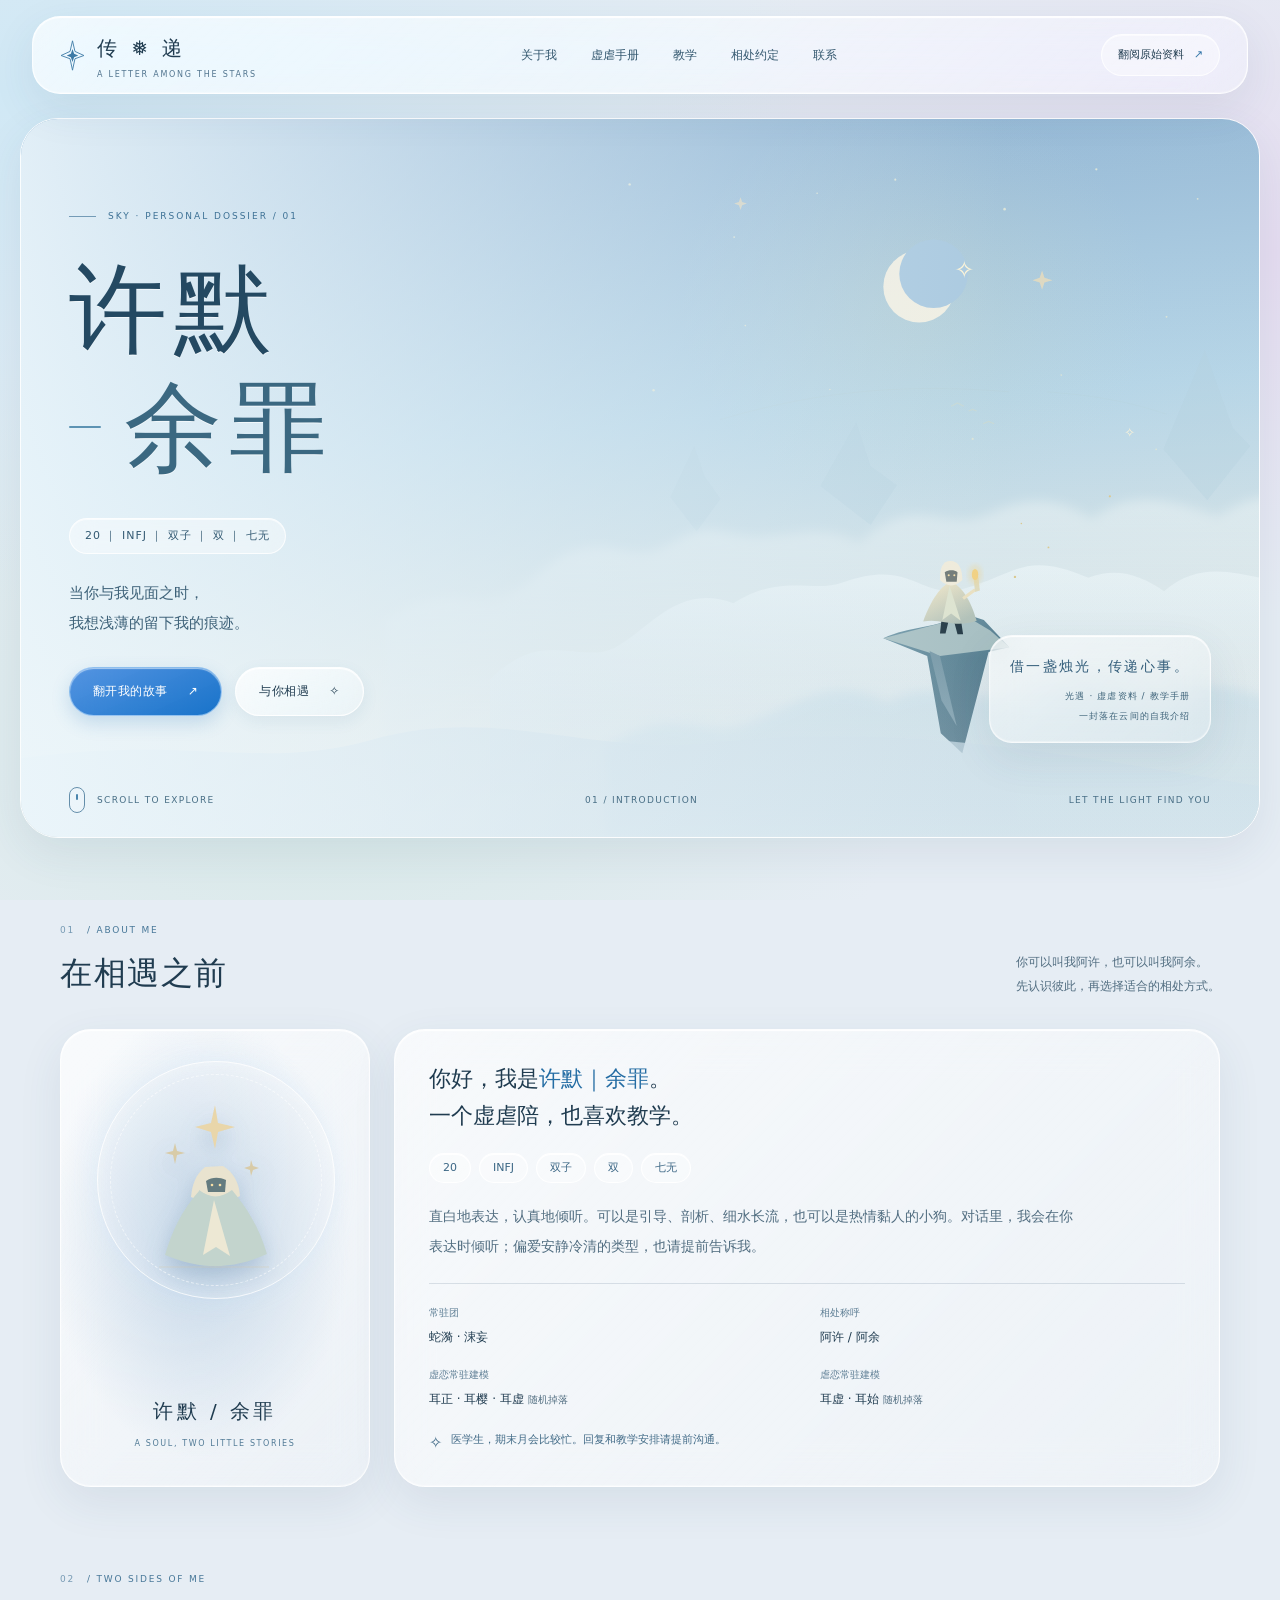
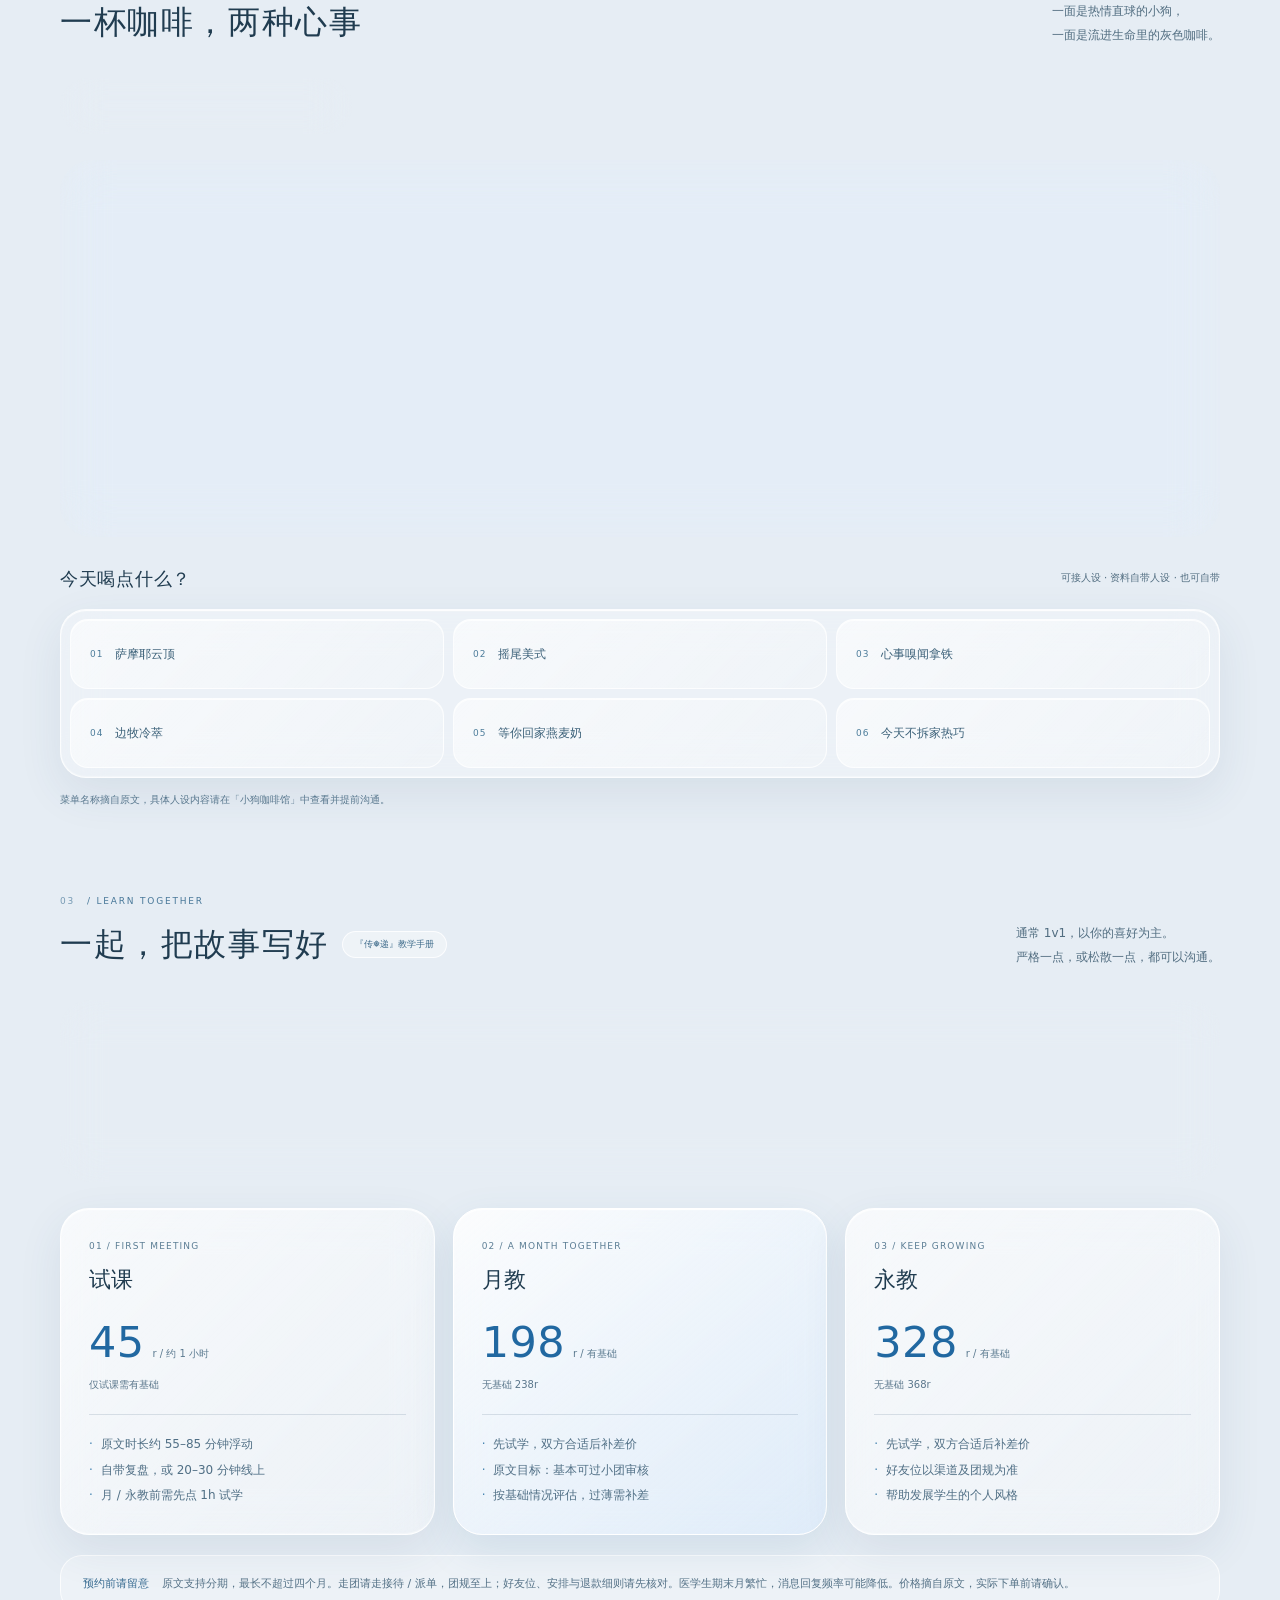
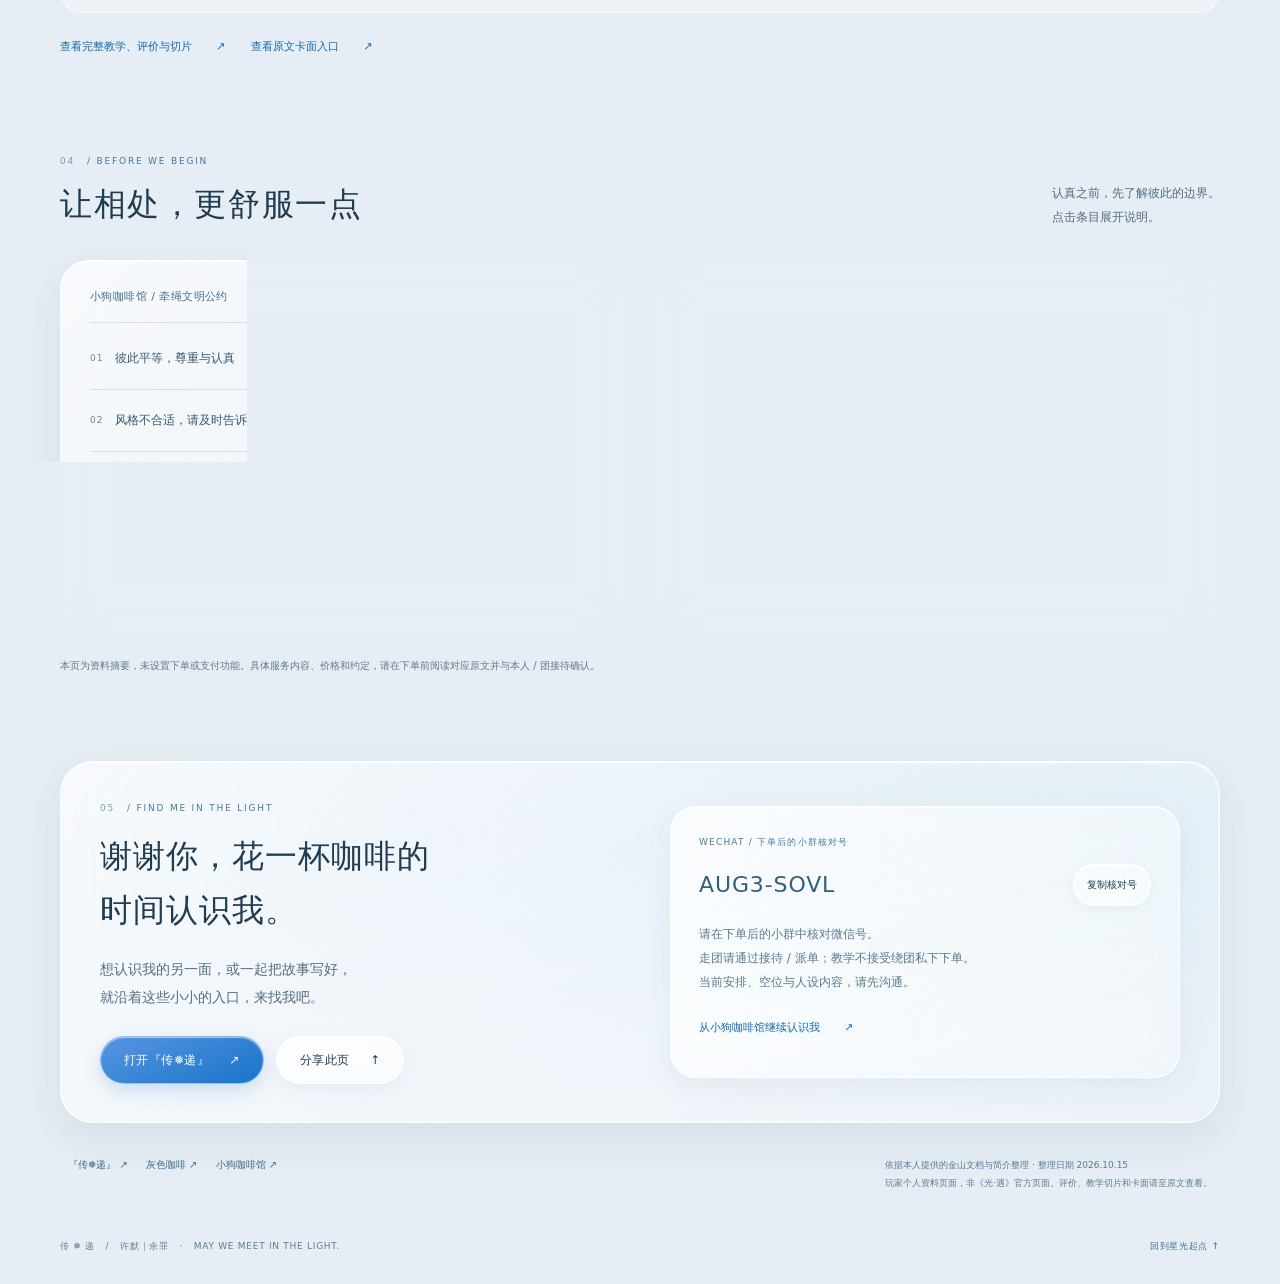
==== commit 22802126: "Adopt iOS liquid glass design and improve mobile readability" ====
--- a/index.html
+++ b/index.html
@@ -3,33 +3,277 @@
 <head>
   <meta charset="utf-8">
   <meta name="viewport" content="width=device-width, initial-scale=1, viewport-fit=cover">
-  <meta name="theme-color" content="#0d1c27">
+  <meta name="theme-color" content="#e2edf4">
   <meta name="description" content="许默｜余罪 · 光遇三恋个人资料。灰色咖啡与小狗咖啡馆，虚虐风格、人设、教学与相处约定。">
   <meta property="og:type" content="website">
   <meta property="og:title" content="传❅递 · 许默｜余罪">
   <meta property="og:description" content="当你与我见面之时，我想浅薄的留下我的痕迹。光遇三恋 · 个人资料与教学手册。">
-  <meta name="color-scheme" content="dark">
+  <meta name="color-scheme" content="light">
   <title>传❅递 · 许默｜余罪</title>
   <link rel="icon" href="data:image/svg+xml,%3Csvg xmlns='http://www.w3.org/2000/svg' viewBox='0 0 64 64'%3E%3Crect width='64' height='64' rx='16' fill='%230d1c27'/%3E%3Cpath d='M32 7L37 26L56 32L37 37L32 56L26 37L7 32L26 26Z' fill='%23ead6a9'/%3E%3C/svg%3E">
   <style>
-    :root{--bg:#0d1c27;--surface:#132631;--ink:#f3f0e7;--muted:#afc1c8;--gold:#e7cca0;--line:rgba(211,230,234,.17);--serif:"Songti SC","Noto Serif CJK SC","Source Han Serif SC",SimSun,serif;--sans:Inter,"PingFang SC","Microsoft YaHei",system-ui,sans-serif;--max:1160px;scroll-behavior:smooth;scroll-padding-top:112px}
-    *{box-sizing:border-box}body{margin:0;background:var(--bg);color:var(--ink);font-family:var(--sans);font-size:15px;line-height:1.85;-webkit-font-smoothing:antialiased}body::selection{background:#e7cca0;color:#0d1c27}a{color:inherit;text-decoration:none}button,input{font:inherit}button,a{-webkit-tap-highlight-color:transparent}button{color:inherit;cursor:pointer}button:disabled{cursor:default}button:focus-visible,a:focus-visible,summary:focus-visible,input:focus-visible{outline:2px solid var(--gold);outline-offset:6px}button{border:0}svg{display:block}p,h1,h2,h3,h4,blockquote{margin:0}img{max-width:100%}a,button,summary{touch-action:manipulation}button:disabled{opacity:.65}a:hover{color:var(--gold)}[hidden]{display:none!important}.wrap{max-width:var(--max);margin-inline:auto;width:calc(100% - 96px)}.skip{position:fixed;left:20px;top:-100px;z-index:99;background:var(--gold);color:var(--bg);padding:10px 18px}.skip:focus{top:12px}.sr-only{position:absolute;width:1px;height:1px;overflow:hidden;clip:rect(0,0,0,0);white-space:nowrap}
-    .topbar{position:sticky;top:0;z-index:20;background:rgba(13,28,39,.94);border-bottom:1px solid var(--line);backdrop-filter:blur(18px)}.topbar-inner{display:flex;align-items:center;justify-content:space-between;min-height:82px;gap:24px}.brand{display:flex;align-items:center;gap:13px;flex-shrink:0}.brand-mark{width:26px;height:32px;color:var(--gold)}.brand-name{font-family:var(--serif);font-size:22px;letter-spacing:.22em}.brand-small{display:block;font-size:9px;letter-spacing:.3em;color:var(--muted);line-height:1.4;margin-top:3px}nav{display:flex;gap:27px;align-items:center}nav a{font-size:13px;color:#c3d0d2;position:relative;min-height:44px;display:flex;align-items:center;white-space:nowrap}nav a::after{content:"";position:absolute;left:0;right:0;bottom:3px;height:1px;background:var(--gold);transform:scaleX(0);transition:transform .2s}nav a:hover::after,nav a[aria-current="location"]::after{transform:scaleX(1)}.header-link{font-size:12px;border:1px solid #60727a;border-radius:30px;padding:9px 18px;white-space:nowrap;display:flex;gap:10px;align-items:center;min-height:44px}.header-link span{color:var(--gold)}
-    .hero{min-height:742px;position:relative;isolation:isolate;overflow:hidden;display:flex;align-items:center;border-bottom:1px solid var(--line)}.hero-art{position:absolute;inset:0;z-index:-2;width:100%;height:100%;object-fit:cover;opacity:.98}.hero::after{content:"";position:absolute;inset:0;z-index:-1;background:linear-gradient(90deg,rgba(13,28,39,.96),rgba(13,28,39,.67) 40%,rgba(13,28,39,.03) 76%),linear-gradient(0deg,var(--bg),transparent 22%)}.hero-inner{position:relative;padding-block:92px 105px}.eyebrow{display:flex;align-items:center;gap:13px;font-size:10px;letter-spacing:.25em;color:var(--gold);text-transform:uppercase}.eyebrow::before{content:"";height:1px;width:28px;background:currentColor}.hero h1{font-family:var(--serif);font-weight:400;font-size:clamp(64px,7.7vw,104px);letter-spacing:.09em;line-height:1.18;margin:29px 0 18px}.hero h1 .name-line{display:block}.hero h1 .name-secondary{display:flex;align-items:center;gap:24px;color:#d5e0df}.name-secondary::before{content:"";display:block;width:35px;height:1px;background:#9aafb4}.hero-subtitle{font-size:13px;letter-spacing:.14em;color:#c4d0d1;margin-top:25px}.hero-quote{font-family:var(--serif);font-size:17px;line-height:1.95;margin:26px 0 32px;color:#d2d9d4;max-width:430px}.actions{display:flex;gap:15px;flex-wrap:wrap}.btn{min-height:48px;display:inline-flex;justify-content:center;align-items:center;gap:22px;font-size:13px;letter-spacing:.08em;border:1px solid var(--line);padding:11px 24px;background:transparent;border-radius:3px;transition:background .2s,transform .2s}.btn:hover{background:#243941;transform:translateY(-2px);color:var(--ink)}.btn-primary{background:var(--gold);border-color:var(--gold);color:#19232a}.btn-primary:hover{background:#f2dfbf;color:#19232a}.hero-note{position:absolute;right:0;bottom:74px;text-align:right;color:#becdcd;font-size:10px;letter-spacing:.18em;line-height:2.3}.hero-note i{display:block;font-family:var(--serif);font-size:15px;color:var(--gold);font-style:normal;letter-spacing:.3em;margin-bottom:6px}.hero-bottom{position:absolute;bottom:24px;left:0;right:0;display:flex;justify-content:space-between;align-items:center;color:#8fa9b3;font-size:10px;letter-spacing:.18em}.hero-bottom .scroll-hint{display:flex;gap:12px;align-items:center}.scroll-hint span{height:28px;width:17px;border:1px solid #637f8b;border-radius:12px;position:relative}.scroll-hint span::after{content:"";position:absolute;left:7px;top:7px;width:1px;height:6px;background:var(--gold);animation:scroll-down 2.4s infinite}.star-glow{position:absolute;right:23%;top:18%;color:#e5d9b4;font-size:24px;animation:twinkle 4s ease-in-out infinite;z-index:-1}.star-glow.small{right:10%;top:42%;font-size:13px;animation-delay:2s}
-    .section{padding:96px 0;border-bottom:1px solid var(--line);position:relative}.section-top{display:flex;align-items:flex-start;justify-content:space-between;gap:30px;margin-bottom:42px}.section-kicker{display:flex;align-items:center;gap:12px;color:var(--gold);font-size:10px;letter-spacing:.22em}.section-kicker b{font-weight:400;opacity:.7}.section-title{font-family:var(--serif);font-weight:400;font-size:36px;letter-spacing:.12em;line-height:1.5;margin-top:12px}.section-intro{color:var(--muted);max-width:350px;font-size:13px;line-height:2;padding-top:33px}.about-grid{display:grid;grid-template-columns:320px 1fr;gap:66px}.profile-tile{position:relative;min-height:340px;background:radial-gradient(ellipse at 50% 72%,#36535b,transparent 65%),linear-gradient(145deg,#1a303b,#10212d);border:1px solid var(--line);display:flex;flex-direction:column;justify-content:flex-end;align-items:center;overflow:hidden;padding:32px}.profile-tile::before,.profile-tile::after{content:"";position:absolute;border:1px solid rgba(210,228,224,.14);border-radius:50%;width:236px;height:236px;top:29px;left:calc(50% - 118px)}.profile-tile::after{width:210px;height:210px;left:calc(50% - 105px);top:42px;border-style:dashed;opacity:.55}.profile-emblem{position:absolute;width:126px;height:170px;top:68px;left:calc(50% - 63px)}.tile-caption{font-family:var(--serif);font-size:21px;letter-spacing:.23em}.tile-small{font-size:9px;letter-spacing:.22em;color:var(--muted);margin-top:8px}.profile-copy{padding-top:4px}.profile-greeting{font-family:var(--serif);font-size:24px;line-height:1.7;font-weight:400}.profile-greeting em{color:var(--gold);font-style:normal}.bio-tags{display:flex;gap:10px;flex-wrap:wrap;margin:21px 0 22px}.bio-tags span{padding:4px 13px;border:1px solid var(--line);font-size:12px;color:#cedbdd;border-radius:2px}.profile-copy>p{color:var(--muted);font-size:14px;line-height:2.1;max-width:650px}.profile-facts{display:grid;grid-template-columns:1fr 1fr;gap:20px 30px;margin-top:26px;padding-top:23px;border-top:1px solid var(--line)}.fact-label{font-size:11px;color:#8fa8b1;margin-bottom:4px}.fact-value{font-size:14px}.fact-value small{color:var(--muted);font-size:12px}.profile-aside{margin-top:23px;font-size:12px;color:#cfbea5;display:flex;gap:10px;align-items:flex-start}.profile-aside span{font-size:16px;line-height:1.6}
-    .style-section{background:radial-gradient(ellipse at 15% 30%,rgba(75,106,112,.1),transparent 58%)}.style-nav{display:flex;align-items:center;gap:9px;padding:5px;border:1px solid var(--line);width:max-content;max-width:100%;border-radius:40px;margin:0 0 33px;background:#10212b}.style-tab{background:transparent;color:var(--muted);min-height:46px;padding:10px 24px;border-radius:30px;font-size:13px;letter-spacing:.04em;transition:background .2s}.style-tab[aria-pressed="true"]{background:var(--gold);color:#21303a}.style-tab:hover[aria-pressed="false"]{background:#233943}.style-feature{display:grid;grid-template-columns:1.04fr 1fr;border:1px solid var(--line);background:#142832;min-height:390px}.style-visual{position:relative;overflow:hidden;padding:40px;display:flex;flex-direction:column;justify-content:space-between;background:linear-gradient(145deg,#1f353e,#12242e)}.style-visual.gray{background:linear-gradient(145deg,#344b53,#192d3b)}.style-visual::after{content:"";inset:0;position:absolute;pointer-events:none;opacity:.15;background-image:radial-gradient(#e1ddc6 .6px,transparent .6px);background-size:7px 7px;mask-image:linear-gradient(135deg,transparent,#000)}.visual-top{font-size:10px;letter-spacing:.2em;color:#b6c8cd;display:flex;justify-content:space-between}.coffee-illustration{width:150px;height:132px;margin:10px auto 14px;color:var(--gold);position:relative}.visual-caption{font-family:var(--serif);font-size:22px;letter-spacing:.12em;line-height:1.8;position:relative;z-index:1}.visual-caption small{font-family:var(--sans);font-size:10px;letter-spacing:.16em;display:block;color:#a2b8bf;margin-top:5px}.style-content{padding:40px 42px;display:flex;flex-direction:column;justify-content:center}.small-label{color:var(--gold);font-size:10px;letter-spacing:.18em}.style-content h3{font-family:var(--serif);font-size:31px;font-weight:400;letter-spacing:.08em;margin:10px 0 14px}.style-description{color:#b4c5ca;font-size:13px;line-height:2}.style-tags{display:flex;flex-wrap:wrap;gap:8px;margin:22px 0}.style-tags span{font-size:11px;border:1px solid #45606b;border-radius:20px;padding:3px 12px;color:#ccdadc}.text-link{font-size:12px;color:var(--gold);display:inline-flex;align-items:center;gap:26px;min-height:44px;width:max-content;max-width:100%}.text-link:hover{color:#fff3da}.style-extra{margin-top:28px}.extra-heading{display:flex;justify-content:space-between;align-items:center;gap:20px;margin-bottom:15px}.extra-heading h4{font-family:var(--serif);font-size:20px;letter-spacing:.08em;font-weight:400}.extra-heading small{font-size:11px;color:var(--muted)}.coffee-menu{display:grid;grid-template-columns:repeat(3,1fr);gap:0;border:1px solid var(--line)}.coffee-item{padding:19px 23px;display:flex;gap:14px;align-items:center;min-height:77px;border-bottom:1px solid var(--line);border-right:1px solid var(--line)}.coffee-item:nth-child(3n){border-right:0}.coffee-item:nth-last-child(-n+3){border-bottom:0}.coffee-item b{font-size:10px;color:var(--gold);font-weight:400;letter-spacing:.1em}.coffee-item span{font-size:13px;color:#d2dedd}.subtle-note{font-size:11px;color:#9db3bb;margin-top:13px;line-height:1.9}.gray-notes{display:grid;grid-template-columns:1fr 1fr;gap:24px;border:1px solid var(--line);padding:26px 30px}.gray-notes p{font-size:13px;color:#c4d2d5;line-height:2}.gray-notes b{font-weight:400;color:var(--gold);display:block;font-size:10px;letter-spacing:.15em;margin-bottom:7px}
-    .teaching-heading{display:flex;align-items:center;gap:14px;flex-wrap:wrap}.section-label{font-size:10px;border:1px solid #58717a;color:#b9cbd0;padding:3px 11px;border-radius:20px;margin-top:14px;letter-spacing:.06em}.teaching-lead{display:grid;grid-template-columns:1.1fr 1fr;gap:70px;margin-bottom:35px}.teaching-lead blockquote{font-family:var(--serif);font-size:24px;line-height:1.9;letter-spacing:.06em}.teaching-lead blockquote small{font-family:var(--sans);display:block;font-size:11px;color:#a4b9c1;letter-spacing:.08em;margin-top:9px}.teaching-copy{font-size:13px;color:var(--muted);line-height:2.1}.teaching-methods{display:flex;gap:10px;flex-wrap:wrap;margin-top:15px}.teaching-methods span{font-size:11px;color:#cdd9d8;background:#1b3039;padding:4px 11px}.prices{display:grid;grid-template-columns:repeat(3,1fr);gap:20px}.price-card{padding:29px 29px 26px;border:1px solid var(--line);position:relative;background:#10222c}.price-card.featured{border-color:#8e866f;background:linear-gradient(150deg,#26373b,#142730)}.price-label{font-size:10px;letter-spacing:.15em;color:#aec4cb}.price-card h3{font-family:var(--serif);font-size:23px;font-weight:400;letter-spacing:.08em;margin:6px 0 15px}.price{font-family:var(--serif);font-size:44px;color:var(--gold);line-height:1.3;letter-spacing:.02em}.price small{font-family:var(--sans);font-size:11px;color:var(--muted);letter-spacing:0;margin-left:8px}.price-foot{font-size:11px;color:#bbccd0;margin-top:5px}.price-list{list-style:none;margin:20px 0 0;padding:18px 0 0;border-top:1px solid var(--line);font-size:12px;color:#aebfc6;line-height:2.1}.price-list li{display:flex;gap:8px}.price-list li::before{content:"·";color:var(--gold)}.teaching-notice{display:flex;gap:14px;align-items:flex-start;border:1px solid var(--line);padding:19px 23px;margin-top:22px;font-size:12px;color:#becbd0}.teaching-notice strong{font-weight:400;color:var(--gold);flex-shrink:0}.teaching-links{display:flex;gap:28px;flex-wrap:wrap;margin-top:15px}
-    .agreements{background:#0b1923}.agreements-grid{display:grid;grid-template-columns:1fr 1fr;gap:36px}.agreement-group{min-width:0}.agreement-group-title{font-size:12px;color:var(--gold);letter-spacing:.1em;margin-bottom:12px;padding-bottom:14px;border-bottom:1px solid var(--line)}details{border-bottom:1px solid var(--line)}summary{position:relative;list-style:none;font-size:13px;padding:19px 34px 19px 0;cursor:pointer;min-height:62px;color:#d1dcdd;display:flex;gap:15px;align-items:center}summary::-webkit-details-marker{display:none}summary::after{content:"+";position:absolute;right:7px;top:17px;font-size:19px;color:var(--gold);font-weight:300}details[open] summary::after{content:"−"}summary .num{font-size:10px;color:#8aa6b0;letter-spacing:.1em}details p,details ol{font-size:12px;color:var(--muted);line-height:2;margin:0 0 22px 31px}details ol{padding-left:17px}details li{padding-left:3px;margin-bottom:9px}.literal{color:#d1c4ae;display:block;padding-left:12px;border-left:1px solid #5d6c6a;margin-top:8px}.agreement-help{margin-top:23px;font-size:11px;color:#8fa8b2;max-width:690px}
-    .contact{overflow:hidden;background:radial-gradient(ellipse at 75% 50%,#203d46,transparent 55%);padding:92px 0 75px}.contact-inner{display:grid;grid-template-columns:1fr 1fr;gap:70px;align-items:center}.contact h2{font-family:var(--serif);font-weight:400;font-size:38px;letter-spacing:.12em;line-height:1.7;margin:13px 0 17px}.contact-copy{color:var(--muted);font-size:13px;max-width:430px;line-height:2}.contact-identity{border:1px solid #4e6972;background:rgba(21,43,53,.7);padding:29px 31px}.contact-identity-label{font-size:10px;letter-spacing:.17em;color:var(--gold)}.wechat-row{display:flex;align-items:center;justify-content:space-between;gap:15px;margin:14px 0 16px}.wechat{font-size:23px;letter-spacing:.05em;color:#f0e7d6;user-select:all;overflow-wrap:anywhere}.copy-btn{font-size:11px;padding:8px 13px;border:1px solid #6a7c80;background:transparent;min-height:44px;white-space:nowrap;border-radius:2px}.copy-btn:hover{background:#30494f}.contact-small{font-size:11px;color:#a9bec5;line-height:2}.contact-identity>.text-link{margin-top:14px}.contact-actions{display:flex;gap:15px;margin-top:28px;flex-wrap:wrap}.source-strip{margin-top:62px;padding-top:23px;border-top:1px solid var(--line);display:flex;justify-content:space-between;gap:25px;align-items:flex-start}.source-links{display:flex;gap:20px;flex-wrap:wrap;font-size:11px;color:#c7d4d7}.source-strip>p{font-size:10px;color:#9cb1b9;line-height:2;max-width:470px}.footer{padding:24px 0;background:#091721;font-size:10px;color:#91a9b2}.footer-inner{display:flex;justify-content:space-between;gap:22px;letter-spacing:.1em}.footer a{color:#c9d2cc}.toast{position:fixed;bottom:max(25px,env(safe-area-inset-bottom));left:50%;transform:translate(-50%,20px);background:#ebd7b5;color:#172731;padding:12px 22px;border-radius:3px;box-shadow:0 12px 35px #0005;z-index:60;opacity:0;pointer-events:none;transition:opacity .2s,transform .2s;font-size:13px;max-width:calc(100% - 32px);width:max-content;text-align:center}.toast.visible{opacity:1;transform:translate(-50%,0)}dialog{background:#19313e;color:var(--ink);border:1px solid #7a9299;border-radius:5px;width:min(420px,calc(100% - 40px));padding:28px}dialog::backdrop{background:#000a}dialog p{font-size:13px;color:var(--muted);margin:10px 0}dialog input{width:100%;color:var(--ink);background:#0d1c27;border:1px solid #56717d;padding:12px;margin:8px 0 20px}dialog .btn{width:100%}
-    @keyframes twinkle{0%,100%{opacity:.35}50%{opacity:.9}}@keyframes scroll-down{0%,100%{transform:translateY(0);opacity:.4}50%{transform:translateY(7px);opacity:1}}
-    @media(min-width:1500px){.hero{min-height:800px}.hero-art{object-position:50% 52%}}
-    @media(max-width:1000px){.wrap{width:calc(100% - 64px)}nav{gap:19px}.header-link{display:none}.hero h1{font-size:80px}.about-grid{grid-template-columns:260px 1fr;gap:36px}.style-content{padding:30px}.style-visual{padding:30px}.prices{gap:12px}.price-card{padding:25px 22px}.contact-inner{gap:36px}.teaching-lead{gap:35px}.contact h2{font-size:33px}.coffee-item{padding:17px}}
-    @media(max-width:700px){:root{scroll-padding-top:126px}.wrap{width:calc(100% - 40px)}.topbar-inner{min-height:100px;display:block;padding-top:13px}.brand{justify-content:center;gap:9px}.brand-name{font-size:19px;letter-spacing:.16em}.brand-mark{width:20px;height:25px}.brand-small{display:none}nav{gap:0;justify-content:space-between;margin-top:8px}nav a{font-size:11px;min-height:44px;padding:0 7px}nav a::after{bottom:6px;left:6px;right:6px}.hero{min-height:735px;align-items:flex-start}.hero-inner{padding:62px 0 120px}.hero::after{background:linear-gradient(90deg,rgba(13,28,39,.76),rgba(13,28,39,.3) 78%),linear-gradient(0deg,var(--bg),transparent 40%)}.hero-art{width:215%;max-width:none;left:-72%;object-fit:fill;opacity:.7}.hero h1{font-size:71px;margin-top:24px;line-height:1.17;letter-spacing:.08em}.hero h1 .name-secondary{gap:18px}.name-secondary::before{width:24px}.eyebrow{font-size:9px;gap:10px;letter-spacing:.18em}.eyebrow::before{width:20px}.hero-subtitle{font-size:11px;letter-spacing:.06em;white-space:normal}.hero-quote{font-size:15px;line-height:2;margin:23px 0 25px}.actions{gap:10px}.btn{padding:11px 18px;font-size:12px;gap:18px;min-height:46px}.hero-note{right:0;bottom:41px;font-size:8px;line-height:1.9;letter-spacing:.11em}.hero-note i{font-size:12px;margin-bottom:4px}.hero-bottom{bottom:19px;font-size:8px;letter-spacing:.1em}.hero-bottom .scroll-hint{gap:9px}.hero-bottom>span{display:none}.star-glow{right:14%;top:12%}.section{padding:63px 0}.section-top{display:block;margin-bottom:29px}.section-title{font-size:29px;margin-top:10px}.section-intro{padding-top:15px;max-width:100%;font-size:12px}.section-kicker{font-size:9px;letter-spacing:.17em}.about-grid{display:flex;flex-direction:column;gap:27px}.profile-tile{min-height:256px;width:100%;padding:21px}.profile-tile::before{width:185px;height:185px;top:19px;left:calc(50% - 92.5px)}.profile-tile::after{width:164px;height:164px;top:29px;left:calc(50% - 82px)}.profile-emblem{width:98px;height:132px;top:44px;left:calc(50% - 49px)}.tile-caption{font-size:18px}.tile-small{font-size:8px}.profile-greeting{font-size:22px}.profile-copy>p{font-size:13px}.profile-facts{gap:17px 16px}.fact-value{font-size:12px}.fact-value small{display:block;font-size:11px}.profile-aside{font-size:11px}.bio-tags{gap:7px;margin-top:17px}.bio-tags span{font-size:11px;padding:3px 10px}.style-nav{gap:4px;margin-bottom:24px;width:100%}.style-tab{flex:1;padding:10px 12px;font-size:12px}.style-feature{grid-template-columns:1fr}.style-visual{min-height:292px;padding:25px}.coffee-illustration{width:122px;height:110px;margin:10px auto}.visual-caption{font-size:20px}.visual-top{font-size:9px}.style-content{padding:27px 25px 23px}.style-content h3{font-size:27px}.style-description{font-size:12px}.style-tags{margin:19px 0 10px}.style-tags span{font-size:10px}.extra-heading{display:block;margin-bottom:14px}.extra-heading h4{font-size:18px}.extra-heading small{display:block;margin-top:5px;font-size:10px}.coffee-menu{grid-template-columns:1fr 1fr}.coffee-item{padding:15px 13px;gap:9px;min-height:69px}.coffee-item:nth-child(3n){border-right:1px solid var(--line)}.coffee-item:nth-child(2n){border-right:0}.coffee-item:nth-last-child(-n+3){border-bottom:1px solid var(--line)}.coffee-item:nth-last-child(-n+2){border-bottom:0}.coffee-item span{font-size:11px}.coffee-item b{font-size:9px}.gray-notes{grid-template-columns:1fr;padding:23px;gap:20px}.teaching-lead{grid-template-columns:1fr;gap:21px;margin-bottom:25px}.teaching-lead blockquote{font-size:21px}.teaching-copy{font-size:12px}.teaching-methods{gap:7px}.teaching-methods span{font-size:10px}.prices{grid-template-columns:1fr;gap:15px}.price-card{padding:24px;display:grid;grid-template-columns:1fr 1fr;gap:0 15px;align-items:start}.price-card>.price-label{grid-column:1/-1}.price-card h3{font-size:21px;margin:6px 0 10px}.price-card .price{grid-row:2/4;grid-column:2;text-align:right;font-size:40px;margin-top:5px}.price-card .price small{display:block;font-size:10px;margin-left:0;line-height:1.8}.price-foot{grid-column:1;font-size:10px;margin:0;align-self:start}.price-list{grid-column:1/-1;margin-top:16px;padding-top:14px;font-size:11px}.teaching-notice{display:block;font-size:11px;padding:17px 19px}.teaching-notice strong{display:block;margin-bottom:5px}.teaching-links{gap:18px;margin-top:13px}.text-link{font-size:11px;gap:19px}.agreements-grid{grid-template-columns:1fr;gap:32px}.agreement-help{font-size:10px}.contact{padding:64px 0 43px}.contact-inner{grid-template-columns:1fr;gap:29px}.contact h2{font-size:29px}.contact-copy{font-size:12px}.contact-actions{margin-top:23px;gap:10px}.contact-identity{padding:25px 22px}.wechat{font-size:21px}.copy-btn{padding:8px 11px;font-size:10px}.source-strip{margin-top:39px;display:block;padding-top:22px}.source-links{gap:13px;font-size:10px}.source-strip>p{margin-top:17px;font-size:10px}.footer{padding:23px 0}.footer-inner{display:block;line-height:2.2;font-size:9px}.footer-inner>a{display:block;margin-top:5px}.subtle-note{font-size:10px}}
-    @media(max-width:350px){.hero h1{font-size:62px}.hero-subtitle{font-size:10px}.btn{padding-inline:14px}.wechat-row{flex-wrap:wrap}.coffee-item{padding:13px 10px}.coffee-item span{font-size:10px}.hero-note{bottom:38px}}
-    @media(prefers-reduced-motion:reduce){html,:root{scroll-behavior:auto}*,*::before,*::after{animation:none!important;transition:none!important}}
-    @media print{body{background:#fff;color:#111}.topbar,.hero-art,.hero-note,.hero-bottom,.star-glow,.style-nav,.actions,.contact-actions,.copy-btn,.toast,.profile-tile{display:none}.wrap{width:100%}.hero,.section,.contact{min-height:0;padding:20px 0;break-inside:avoid;background:none}.hero::after{display:none}.hero-inner{padding:0}.hero h1{font-size:36px}.hero h1 .name-line{display:inline}.name-secondary::before{display:none}.hero-quote,.hero-subtitle,p,.profile-copy>p,.contact-copy,.style-description{color:#222!important}.style-panel[hidden]{display:block!important}.about-grid,.style-feature,.teaching-lead,.contact-inner{display:block}.style-visual{min-height:0;background:none}.coffee-illustration{display:none}.style-content{padding:15px 0}.section-title{font-size:25px}.price-card{background:none}.price{color:#111}.price-list,.teaching-copy,.contact-small{color:#333}.agreements-grid{display:block}.footer{background:none;color:#444}}
-    @media(max-width:700px){.hero-art{left:-98%}}
-    @media(max-width:350px){.hero-art{left:-120%}}
+:root {
+  --bg: #e2edf4; --surface: rgba(255,255,255,.4); --ink: #203c50;
+  --muted: #516d80; --gold: #256b9f; --line: rgba(55,91,119,.16);
+  --serif: -apple-system,BlinkMacSystemFont,"SF Pro Display","PingFang SC","Microsoft YaHei",sans-serif;
+  --sans: -apple-system,BlinkMacSystemFont,"SF Pro Text","PingFang SC","Microsoft YaHei",system-ui,sans-serif;
+  --max: 1160px; --glass: linear-gradient(135deg,rgba(255,255,255,.69),rgba(255,255,255,.27));
+  --glass-shadow: 0 15px 45px rgba(48,82,110,.09),inset 0 1px 1px rgba(255,255,255,.95),inset 0 -1px 1px rgba(255,255,255,.35);
+  scroll-behavior: smooth; scroll-padding-top: 128px;
+}
+* { box-sizing: border-box; }
+body { margin:0; color:var(--ink); font-family:var(--sans); font-size:15px; line-height:1.85; -webkit-font-smoothing:antialiased;
+  background:radial-gradient(ellipse at 0% 10%,#d0e8f5 0,transparent 45%),radial-gradient(ellipse at 100% 28%,#e5dcf0 0,transparent 40%),radial-gradient(ellipse at 25% 80%,#d7e9e7 0,transparent 44%),#e6edf4;
+  background-attachment:fixed;
+}
+::selection { background:#b5d9fa; color:#183e5c; }
+a { color:inherit; text-decoration:none; } button,input { font:inherit; }
+button,a { -webkit-tap-highlight-color:transparent; } button { color:inherit; cursor:pointer; border:0; }
+button:disabled { cursor:default; opacity:.65; } button:focus-visible,a:focus-visible,summary:focus-visible,input:focus-visible { outline:2px solid #146ab4; outline-offset:5px; }
+svg { display:block; } p,h1,h2,h3,h4,blockquote { margin:0; } img { max-width:100%; }
+a,button,summary { touch-action:manipulation; } a:hover { color:#0668bb; } [hidden] { display:none!important; }
+.wrap { max-width:var(--max); margin-inline:auto; width:calc(100% - 96px); }
+.skip { position:fixed; left:20px; top:-100px; z-index:99; background:#fff; color:#155e97; padding:10px 18px; border-radius:18px; }
+.skip:focus { top:12px; } .sr-only { position:absolute; width:1px; height:1px; overflow:hidden; clip:rect(0,0,0,0); white-space:nowrap; }
+.topbar { position:sticky; top:16px; z-index:20; max-width:1216px; width:calc(100% - 40px); margin:16px auto 0; border:1px solid rgba(255,255,255,.84); border-radius:28px;
+  background:linear-gradient(140deg,rgba(255,255,255,.7),rgba(255,255,255,.32)); box-shadow:var(--glass-shadow); backdrop-filter:blur(28px) saturate(1.65); -webkit-backdrop-filter:blur(28px) saturate(1.65);
+}
+.topbar-inner.wrap { display:flex; align-items:center; justify-content:space-between; min-height:76px; gap:24px; width:calc(100% - 48px); }
+.brand { display:flex; align-items:center; gap:12px; flex-shrink:0; } .brand-mark { width:25px; height:31px; color:#3d7aa6; }
+.brand-name { font-size:20px; font-weight:500; letter-spacing:.2em; } .brand-small { display:block; font-size:8px; letter-spacing:.22em; color:#52758f; line-height:1.4; margin-top:2px; }
+nav { display:flex; gap:22px; align-items:center; } nav a { color:#34586f; font-size:12px; min-height:42px; padding:0 6px; display:flex; align-items:center; white-space:nowrap; border-radius:18px; transition:background .2s; }
+nav a:hover,nav a[aria-current="location"] { background:rgba(255,255,255,.65); color:#0868b5; }
+.header-link { font-size:11px; border:1px solid rgba(255,255,255,.8); border-radius:24px; padding:9px 16px; display:flex; gap:10px; align-items:center; min-height:42px; white-space:nowrap; background:rgba(255,255,255,.38); box-shadow:inset 0 1px #fff9; }
+.header-link span { color:#3174a7; }
+.hero { min-height:720px; position:relative; isolation:isolate; overflow:hidden; display:flex; align-items:center; width:calc(100% - 40px); max-width:1410px; margin:24px auto 0; border-radius:38px; border:1px solid #ffffffe0; box-shadow:var(--glass-shadow); }
+.hero-art { position:absolute; inset:0; z-index:-2; width:100%; height:100%; object-fit:cover; opacity:1; }
+.hero::after { content:""; position:absolute; inset:0; z-index:-1; background:linear-gradient(90deg,rgba(237,247,252,.88),rgba(232,243,249,.42) 44%,rgba(240,248,251,.04) 79%),linear-gradient(0deg,rgba(218,234,243,.45),transparent 25%); }
+.hero-inner { position:relative; padding-block:73px 105px; }
+.eyebrow { display:flex; align-items:center; gap:12px; font-size:9px; letter-spacing:.22em; color:#3d7195; text-transform:uppercase; }
+.eyebrow::before { content:""; height:1px; width:27px; background:currentColor; opacity:.65; }
+.hero h1 { font-weight:450; font-size:clamp(64px,7.7vw,98px); letter-spacing:.07em; line-height:1.2; margin:26px 0 18px; color:#244962; text-shadow:0 1px 0 #ffffffa0; }
+.hero h1 .name-line { display:block; } .hero h1 .name-secondary { display:flex; align-items:center; gap:23px; color:#3b6881; }
+.name-secondary::before { content:""; display:block; width:32px; height:2px; border-radius:2px; background:#5d93b3; }
+.hero-subtitle { display:inline-block; font-size:11px; letter-spacing:.09em; color:#335a73; margin-top:14px; padding:7px 15px; border-radius:24px; border:1px solid #ffffffc7; background:#ffffff61; box-shadow:inset 0 1px #fff9; backdrop-filter:blur(12px); }
+.hero-quote { font-size:15px; line-height:2; margin:24px 0 29px; color:#3d6178; max-width:430px; }
+.actions { display:flex; gap:13px; flex-wrap:wrap; }
+.btn { min-height:48px; display:inline-flex; justify-content:center; align-items:center; gap:20px; font-size:12px; font-weight:500; letter-spacing:.04em; border:1px solid rgba(255,255,255,.85); padding:12px 23px; border-radius:26px;
+  background:linear-gradient(150deg,rgba(255,255,255,.77),rgba(255,255,255,.27)); box-shadow:0 5px 16px #3c719516,inset 0 1px 1px #fff; backdrop-filter:blur(18px) saturate(1.5); -webkit-backdrop-filter:blur(18px) saturate(1.5); transition:transform .2s,box-shadow .2s; }
+.btn:hover { color:#145f98; transform:translateY(-2px); box-shadow:0 9px 22px #2c658925,inset 0 1px 1px #fff; }
+.btn-primary { color:#fff; background:linear-gradient(155deg,#468bdfe8,#0869c5ed); border-color:#cce7ff96; box-shadow:0 7px 18px #2b77bd35,inset 0 1px 1px #ffffff8c; }
+.btn-primary:hover { color:#fff; box-shadow:0 10px 25px #2b77bd45,inset 0 1px 1px #ffffffb0; }
+.hero-note { position:absolute; right:0; bottom:78px; text-align:right; color:#3f647a; font-size:9px; letter-spacing:.12em; line-height:2.2; padding:15px 20px; border:1px solid #ffffffa0; border-radius:23px; background:linear-gradient(140deg,#ffffff8c,#ffffff36); box-shadow:var(--glass-shadow); backdrop-filter:blur(17px); -webkit-backdrop-filter:blur(17px); }
+.hero-note i { display:block; font-size:14px; color:#335d7a; font-style:normal; letter-spacing:.17em; margin-bottom:5px; }
+.hero-bottom { position:absolute; bottom:24px; left:0; right:0; display:flex; justify-content:space-between; align-items:center; color:#486e85; font-size:9px; letter-spacing:.15em; }
+.hero-bottom .scroll-hint { display:flex; gap:12px; align-items:center; } .scroll-hint span { height:26px; width:16px; border:1px solid #648eaa; border-radius:12px; position:relative; background:#ffffff25; }
+.scroll-hint span::after { content:""; position:absolute; left:6px; top:6px; width:2px; height:6px; border-radius:2px; background:#4b85ad; animation:scroll-down 2.4s infinite; }
+.star-glow { position:absolute; right:23%; top:18%; color:#fff5d6; font-size:24px; animation:twinkle 4s ease-in-out infinite; z-index:-1; } .star-glow.small { right:10%; top:42%; font-size:13px; animation-delay:2s; }
+.section { padding:84px 0 0; position:relative; } .section-top { display:flex; align-items:flex-start; justify-content:space-between; gap:30px; margin-bottom:31px; }
+.section-kicker { display:flex; align-items:center; gap:12px; color:#477798; font-size:9px; letter-spacing:.2em; } .section-kicker b { font-weight:500; opacity:.7; }
+.section-title { font-weight:500; font-size:32px; letter-spacing:.05em; line-height:1.5; margin-top:10px; }
+.section-intro { color:var(--muted); max-width:350px; font-size:12px; line-height:2; padding-top:28px; }
+.about-grid { display:grid; grid-template-columns:310px 1fr; gap:24px; }
+.profile-tile { position:relative; min-height:370px; border:1px solid #ffffffcf; border-radius:31px; display:flex; flex-direction:column; justify-content:flex-end; align-items:center; overflow:hidden; padding:34px;
+  background:radial-gradient(ellipse at 45% 45%,#91b4d47a,transparent 63%),linear-gradient(135deg,#ffffffbd,#ffffff3d); backdrop-filter:blur(20px); box-shadow:var(--glass-shadow); }
+.profile-tile::before,.profile-tile::after { content:""; position:absolute; border:1px solid #ffffffc9; border-radius:50%; width:236px; height:236px; top:31px; left:calc(50% - 118px); box-shadow:inset 0 1px 12px #ffffff2f,0 0 25px #b4dafb30; }
+.profile-tile::after { width:210px; height:210px; left:calc(50% - 105px); top:44px; border-style:dashed; opacity:.7; box-shadow:none; }
+.profile-emblem { position:absolute; width:126px; height:170px; top:75px; left:calc(50% - 63px); filter:drop-shadow(0 10px 11px #3a648e40); }
+.tile-caption { font-size:20px; letter-spacing:.17em; font-weight:500; } .tile-small { font-size:8px; letter-spacing:.2em; color:#527b96; margin-top:7px; }
+.profile-copy { padding:30px 34px; border:1px solid #ffffffcf; border-radius:31px; background:var(--glass); box-shadow:var(--glass-shadow); backdrop-filter:blur(20px); }
+.profile-greeting { font-size:22px; line-height:1.7; font-weight:500; } .profile-greeting em { color:#256da4; font-style:normal; }
+.bio-tags { display:flex; gap:8px; flex-wrap:wrap; margin:18px 0 19px; }
+.bio-tags span { padding:4px 13px; border:1px solid #ffffffed; font-size:11px; color:#3c6785; border-radius:20px; background:#ffffff52; box-shadow:inset 0 1px #fff; }
+.profile-copy>p { color:var(--muted); font-size:12px; line-height:2.1; max-width:650px; }
+.profile-facts { display:grid; grid-template-columns:1fr 1fr; gap:17px 26px; margin-top:22px; padding-top:20px; border-top:1px solid var(--line); }
+.fact-label { font-size:10px; color:#5f7f95; margin-bottom:4px; } .fact-value { font-size:12px; } .fact-value small { color:var(--muted); font-size:10px; }
+.profile-aside { margin-top:20px; font-size:11px; color:#426b87; display:flex; gap:9px; align-items:flex-start; } .profile-aside span { font-size:16px; line-height:1.6; }
+.style-nav { display:flex; align-items:center; gap:5px; padding:5px; border:1px solid #ffffffde; width:max-content; max-width:100%; border-radius:28px; margin:0 0 26px; background:linear-gradient(140deg,#ffffff8c,#ffffff3d); backdrop-filter:blur(20px); box-shadow:var(--glass-shadow); }
+.style-tab { background:transparent; color:#426881; min-height:44px; padding:10px 23px; border-radius:24px; font-size:12px; transition:background .2s,box-shadow .2s; }
+.style-tab[aria-pressed="true"] { background:linear-gradient(145deg,#ffffffeb,#ffffff91); color:#0c63a7; box-shadow:0 3px 11px #2f648520,inset 0 1px #fff; }
+.style-tab:hover[aria-pressed="false"] { background:#ffffff50; }
+.style-feature { display:grid; grid-template-columns:1.04fr 1fr; border:1px solid #ffffffe0; border-radius:32px; overflow:hidden; background:var(--glass); min-height:377px; box-shadow:var(--glass-shadow); backdrop-filter:blur(24px) saturate(1.35); }
+.style-visual { position:relative; overflow:hidden; padding:34px; display:flex; flex-direction:column; justify-content:space-between; background:radial-gradient(ellipse at 30% 25%,#f9e6dd96,transparent 65%),linear-gradient(145deg,#d1e2edb3,#dceced55); border-right:1px solid #ffffff8f; }
+.style-visual.gray { background:radial-gradient(ellipse at 60% 10%,#f1f7ffb3,transparent 70%),linear-gradient(145deg,#adcbdf83,#d9e9f25e); }
+.style-visual::after { content:""; position:absolute; inset:10px; border:1px solid #ffffff78; border-radius:23px; pointer-events:none; }
+.visual-top { font-size:9px; letter-spacing:.18em; color:#4b7591; display:flex; justify-content:space-between; }
+.coffee-illustration { width:145px; height:128px; margin:10px auto 14px; color:#477c9e; position:relative; filter:drop-shadow(0 5px 7px #547a9220); }
+.visual-caption { font-size:21px; letter-spacing:.05em; line-height:1.8; position:relative; z-index:1; }
+.visual-caption small { font-size:10px; letter-spacing:.1em; display:block; color:#55768b; margin-top:4px; }
+.style-content { padding:36px 39px; display:flex; flex-direction:column; justify-content:center; }
+.small-label { color:#4c7c9d; font-size:9px; letter-spacing:.16em; }
+.style-content h3 { font-size:29px; font-weight:500; letter-spacing:.04em; margin:10px 0 14px; }
+.style-description { color:#4e6b80; font-size:12px; line-height:2.1; }
+.style-tags { display:flex; flex-wrap:wrap; gap:8px; margin:21px 0 17px; }
+.style-tags span { font-size:10px; border:1px solid #ffffffd9; border-radius:18px; padding:4px 12px; color:#446e8a; background:#ffffff50; box-shadow:inset 0 1px #fff8; }
+.text-link { font-size:11px; color:#166aa8; display:inline-flex; align-items:center; gap:24px; min-height:44px; width:max-content; max-width:100%; }
+.text-link:hover { color:#084b83; } .style-extra { margin-top:25px; }
+.extra-heading { display:flex; justify-content:space-between; align-items:center; gap:20px; margin-bottom:14px; }
+.extra-heading h4 { font-size:18px; letter-spacing:.04em; font-weight:500; } .extra-heading small { font-size:10px; color:var(--muted); }
+.coffee-menu { display:grid; grid-template-columns:repeat(3,1fr); gap:9px; border:1px solid #ffffffc9; border-radius:26px; padding:9px; background:#ffffff40; box-shadow:var(--glass-shadow); backdrop-filter:blur(22px); }
+.coffee-item { padding:18px 19px; display:flex; gap:12px; align-items:center; min-height:70px; border:1px solid #ffffffbf; border-radius:18px; background:linear-gradient(135deg,#ffffff96,#ffffff30); box-shadow:inset 0 1px #ffffffbf; }
+.coffee-item b { font-size:9px; color:#4c7c9a; font-weight:500; letter-spacing:.1em; } .coffee-item span { font-size:12px; color:#3c6179; }
+.subtle-note { font-size:10px; color:#5b7a90; margin-top:12px; line-height:1.9; }
+.gray-notes { display:grid; grid-template-columns:1fr 1fr; gap:24px; border:1px solid #ffffffd0; border-radius:26px; padding:26px 30px; background:var(--glass); box-shadow:var(--glass-shadow); backdrop-filter:blur(20px); }
+.gray-notes p { font-size:12px; color:#4d6f85; line-height:2; } .gray-notes b { font-weight:500; color:#3c7197; display:block; font-size:9px; letter-spacing:.15em; margin-bottom:7px; }
+.teaching-heading { display:flex; align-items:center; gap:13px; flex-wrap:wrap; }
+.section-label { font-size:9px; border:1px solid #ffffffcf; color:#3f6c8b; background:#ffffff52; padding:4px 12px; border-radius:20px; margin-top:12px; }
+.teaching-lead { display:grid; grid-template-columns:1.1fr 1fr; gap:60px; margin-bottom:26px; padding:30px 34px; border:1px solid #ffffffd0; border-radius:30px; background:var(--glass); box-shadow:var(--glass-shadow); backdrop-filter:blur(20px); }
+.teaching-lead blockquote { font-size:23px; line-height:1.9; letter-spacing:.03em; }
+.teaching-lead blockquote small { display:block; font-size:10px; color:#5d7d92; letter-spacing:.04em; margin-top:8px; }
+.teaching-copy { font-size:11px; color:var(--muted); line-height:2.1; }
+.teaching-methods { display:flex; gap:7px; flex-wrap:wrap; margin-top:13px; }
+.teaching-methods span { font-size:10px; color:#446d89; background:#ffffff78; border:1px solid #ffffffc2; border-radius:15px; padding:4px 10px; }
+.prices { display:grid; grid-template-columns:repeat(3,1fr); gap:18px; }
+.price-card { padding:29px 28px 26px; border:1px solid #ffffffe3; border-radius:29px; position:relative; background:var(--glass); box-shadow:var(--glass-shadow); backdrop-filter:blur(22px); }
+.price-card.featured { background:linear-gradient(140deg,#ffffffd6,#d6eaff73); border-color:#fff; box-shadow:0 15px 40px #437ca421,inset 0 1px 1px #fff; }
+.price-label { font-size:9px; letter-spacing:.13em; color:#5b7d94; } .price-card h3 { font-size:22px; font-weight:500; margin:6px 0 14px; }
+.price { font-size:43px; font-weight:350; color:#2168a1; line-height:1.3; letter-spacing:.01em; } .price small { font-size:10px; font-weight:400; color:#5a798f; letter-spacing:0; margin-left:8px; }
+.price-foot { font-size:10px; color:#5a768b; margin-top:5px; }
+.price-list { list-style:none; margin:20px 0 0; padding:17px 0 0; border-top:1px solid var(--line); font-size:11px; color:#506f85; line-height:2.1; }
+.price-list li { display:flex; gap:8px; } .price-list li::before { content:"·"; color:#4383b0; }
+.teaching-notice { display:flex; gap:13px; align-items:flex-start; border:1px solid #ffffffbf; border-radius:22px; background:#ffffff45; padding:18px 22px; margin-top:20px; font-size:11px; color:#557287; }
+.teaching-notice strong { font-weight:500; color:#376b91; flex-shrink:0; } .teaching-links { display:flex; gap:26px; flex-wrap:wrap; margin-top:12px; }
+.agreements-grid { display:grid; grid-template-columns:1fr 1fr; gap:22px; }
+.agreement-group { min-width:0; padding:26px 29px 17px; border:1px solid #ffffffd6; border-radius:29px; background:var(--glass); box-shadow:var(--glass-shadow); backdrop-filter:blur(22px); }
+.agreement-group-title { font-size:11px; font-weight:500; color:#416f8f; letter-spacing:.04em; margin-bottom:5px; padding-bottom:14px; border-bottom:1px solid var(--line); }
+details { border-bottom:1px solid var(--line); } summary { position:relative; list-style:none; font-size:12px; padding:18px 27px 18px 0; cursor:pointer; min-height:61px; color:#365970; display:flex; gap:12px; align-items:center; }
+summary::-webkit-details-marker { display:none; } summary::after { content:"+"; position:absolute; right:3px; top:17px; font-size:18px; color:#4e87ae; font-weight:300; }
+details[open] summary::after { content:"−"; } summary .num { font-size:9px; color:#6187a0; letter-spacing:.1em; }
+details p,details ol { font-size:11px; color:var(--muted); line-height:2; margin:0 0 21px 26px; }
+details ol { padding-left:17px; } details li { padding-left:3px; margin-bottom:9px; }
+.literal { color:#3c6c8b; display:block; padding-left:11px; border-left:2px solid #9dc1da; margin-top:8px; }
+.agreement-help { margin-top:19px; font-size:10px; color:#5e7b8f; max-width:690px; }
+.contact { overflow:hidden; padding:86px 0 30px; }
+.contact-inner { display:grid; grid-template-columns:1fr 1fr; gap:60px; align-items:center; padding:38px 39px; border:1px solid #ffffffd6; border-radius:33px; background:radial-gradient(ellipse at 90% 20%,#d2e7f25e,transparent 70%),var(--glass); box-shadow:var(--glass-shadow); backdrop-filter:blur(26px) saturate(1.35); }
+.contact h2 { font-weight:500; font-size:32px; letter-spacing:.03em; line-height:1.7; margin:12px 0 17px; }
+.contact-copy { color:var(--muted); font-size:12px; max-width:430px; line-height:2; }
+.contact-identity { border:1px solid #fffffff0; border-radius:26px; background:linear-gradient(140deg,#ffffffb3,#ffffff3d); padding:27px 28px; box-shadow:0 8px 26px #4e718315,inset 0 1px #fff; backdrop-filter:blur(18px); }
+.contact-identity-label { font-size:9px; letter-spacing:.13em; color:#497b9b; }
+.wechat-row { display:flex; align-items:center; justify-content:space-between; gap:12px; margin:14px 0 16px; }
+.wechat { font-size:22px; letter-spacing:.04em; color:#315f7f; user-select:all; overflow-wrap:anywhere; }
+.copy-btn { font-size:10px; padding:8px 13px; border:1px solid #fff; background:#ffffff80; min-height:42px; white-space:nowrap; border-radius:20px; box-shadow:0 3px 9px #3b6f8e12,inset 0 1px #fff; }
+.copy-btn:hover { background:#ffffffd0; color:#1165a1; }
+.contact-small { font-size:10px; color:#5a788e; line-height:2; } .contact-identity>.text-link { margin-top:12px; }
+.contact-actions { display:flex; gap:12px; margin-top:25px; flex-wrap:wrap; }
+.source-strip { margin-top:33px; padding:0 8px; display:flex; justify-content:space-between; gap:25px; align-items:flex-start; }
+.source-links { display:flex; gap:18px; flex-wrap:wrap; font-size:10px; color:#416e8d; }
+.source-strip>p { font-size:9px; color:#5b7b90; line-height:2; max-width:470px; }
+.footer { padding:16px 0 30px; font-size:9px; color:#5f7c90; } .footer-inner { display:flex; justify-content:space-between; gap:22px; letter-spacing:.08em; }
+.footer a { color:#42718e; }
+.toast { position:fixed; bottom:max(25px,env(safe-area-inset-bottom)); left:50%; transform:translate(-50%,20px); background:#ffffffc9; color:#285c7d; border:1px solid #ffffffd9; padding:12px 22px; border-radius:24px; box-shadow:0 10px 35px #3c6b8c25,inset 0 1px #fff; backdrop-filter:blur(24px); -webkit-backdrop-filter:blur(24px); z-index:60; opacity:0; pointer-events:none; transition:opacity .2s,transform .2s; font-size:12px; max-width:calc(100% - 32px); width:max-content; text-align:center; }
+.toast.visible { opacity:1; transform:translate(-50%,0); }
+dialog { background:#eff8ffcf; color:var(--ink); border:1px solid #fffffff0; border-radius:28px; width:min(420px,calc(100% - 40px)); padding:28px; box-shadow:0 25px 80px #2c516e35,inset 0 1px #fff; backdrop-filter:blur(30px); -webkit-backdrop-filter:blur(30px); }
+dialog::backdrop { background:#54728a50; backdrop-filter:blur(5px); } dialog p { font-size:12px; color:var(--muted); margin:10px 0; }
+dialog input { width:100%; color:var(--ink); background:#ffffff80; border:1px solid #fff; border-radius:14px; padding:12px; margin:8px 0 20px; } dialog .btn { width:100%; }
+.profile-copy>p,.style-description,.contact-copy { font-size:14px; }
+.teaching-copy,.price-list,details p,details ol,.contact-small { font-size:12px; }
+@keyframes twinkle { 0%,100% { opacity:.35; } 50% { opacity:.9; } }
+@keyframes scroll-down { 0%,100% { transform:translateY(0); opacity:.4; } 50% { transform:translateY(7px); opacity:1; } }
+@media (min-width:1500px) { .hero { min-height:760px; } }
+@media (max-width:1000px) {
+  .wrap { width:calc(100% - 64px); } nav { gap:16px; } .header-link { display:none; }
+  .hero h1 { font-size:80px; } .about-grid { grid-template-columns:250px 1fr; }
+  .profile-copy { padding:26px; } .profile-greeting { font-size:20px; }
+  .style-content,.style-visual { padding:29px; } .prices { gap:13px; } .price-card { padding:25px 22px; }
+  .teaching-lead { gap:30px; } .contact-inner { gap:26px; padding:30px; } .contact h2 { font-size:28px; }
+  .contact-identity { padding:24px; } .coffee-item { padding:17px 14px; } .wechat { font-size:19px; }
+}
+@media (max-width:700px) {
+  :root { scroll-padding-top:133px; } .wrap { width:calc(100% - 36px); }
+  .topbar { top:10px; width:calc(100% - 24px); margin-top:10px; border-radius:25px; }
+  .topbar-inner.wrap { display:block; min-height:94px; padding-top:11px; width:calc(100% - 20px); }
+  .brand { justify-content:center; gap:8px; } .brand-name { font-size:17px; letter-spacing:.16em; }
+  .brand-mark { width:19px; height:24px; } .brand-small { display:none; }
+  nav { gap:0; justify-content:space-between; margin-top:5px; } nav a { font-size:10px; min-height:43px; padding:0 10px; }
+  .hero { width:calc(100% - 24px); margin-top:16px; border-radius:30px; min-height:705px; align-items:flex-start; }
+  .hero-inner { width:calc(100% - 42px); padding:54px 0 170px; }
+  .hero::after { background:linear-gradient(90deg,#edf7fcc9,#e8f3f949 82%),linear-gradient(0deg,#dbeaf3a0,transparent 45%); }
+  .hero-art { width:215%; max-width:none; left:-98%; object-fit:fill; opacity:.9; }
+  .hero h1 { font-size:67px; margin-top:23px; line-height:1.18; letter-spacing:.06em; }
+  .hero h1 .name-secondary { gap:16px; } .name-secondary::before { width:23px; }
+  .eyebrow { font-size:8px; gap:9px; letter-spacing:.14em; } .eyebrow::before { width:18px; }
+  .hero-subtitle { font-size:10px; letter-spacing:.02em; margin-top:12px; padding:6px 11px; }
+  .hero-quote { font-size:13px; line-height:2; margin:20px 0 23px; }
+  .actions { gap:9px; } .btn { padding:11px 17px; font-size:11px; gap:15px; min-height:45px; }
+  .hero-note { right:0; bottom:42px; font-size:8px; line-height:1.9; letter-spacing:.06em; padding:12px 15px; border-radius:20px; }
+  .hero-note i { font-size:11px; letter-spacing:.1em; margin-bottom:4px; }
+  .hero-bottom { width:calc(100% - 42px); bottom:17px; font-size:8px; letter-spacing:.08em; }
+  .hero-bottom .scroll-hint { gap:9px; } .hero-bottom>span { display:none; }
+  .star-glow { right:14%; top:12%; } .section { padding:55px 0 0; }
+  .section-top { display:block; margin-bottom:24px; } .section-title { font-size:26px; margin-top:9px; }
+  .section-intro { padding-top:12px; max-width:100%; font-size:11px; } .section-kicker { font-size:8px; letter-spacing:.15em; }
+  .about-grid { display:flex; flex-direction:column; gap:16px; }
+  .profile-tile { min-height:247px; width:100%; padding:21px; border-radius:27px; }
+  .profile-tile::before { width:180px; height:180px; top:18px; left:calc(50% - 90px); }
+  .profile-tile::after { width:160px; height:160px; top:28px; left:calc(50% - 80px); }
+  .profile-emblem { width:96px; height:130px; top:42px; left:calc(50% - 48px); }
+  .tile-caption { font-size:17px; } .tile-small { font-size:7px; }
+  .profile-copy { padding:24px 23px; border-radius:27px; } .profile-greeting { font-size:19px; }
+  .profile-copy>p { font-size:12px; } .profile-facts { gap:16px 13px; }
+  .fact-value { font-size:11px; } .fact-value small { display:block; font-size:10px; }
+  .profile-aside { font-size:10px; } .bio-tags { gap:6px; margin:17px 0; } .bio-tags span { font-size:10px; padding:3px 10px; }
+  .style-nav { gap:3px; margin-bottom:19px; width:100%; padding:5px; }
+  .style-tab { flex:1; padding:10px 8px; font-size:10px; min-height:43px; }
+  .style-feature { grid-template-columns:1fr; border-radius:27px; }
+  .style-visual { min-height:280px; padding:26px; border-right:0; border-bottom:1px solid #ffffffa0; }
+  .coffee-illustration { width:122px; height:110px; margin:10px auto; } .visual-caption { font-size:19px; }
+  .visual-top { font-size:8px; } .style-content { padding:26px 24px 22px; }
+  .style-content h3 { font-size:25px; } .style-description { font-size:11px; }
+  .style-tags { margin:18px 0 11px; gap:7px; } .style-tags span { font-size:9px; }
+  .extra-heading { display:block; margin-bottom:12px; } .extra-heading h4 { font-size:17px; }
+  .extra-heading small { display:block; margin-top:5px; font-size:9px; }
+  .coffee-menu { grid-template-columns:1fr 1fr; gap:7px; padding:7px; border-radius:24px; }
+  .coffee-item { padding:15px 10px; gap:8px; min-height:64px; border-radius:17px; }
+  .coffee-item span { font-size:10px; } .coffee-item b { font-size:8px; }
+  .gray-notes { grid-template-columns:1fr; padding:23px; gap:18px; border-radius:25px; }
+  .teaching-heading { gap:9px; } .section-label { font-size:8px; padding:3px 10px; margin-top:9px; }
+  .teaching-lead { grid-template-columns:1fr; gap:20px; margin-bottom:18px; padding:24px; border-radius:27px; }
+  .teaching-lead blockquote { font-size:20px; } .teaching-copy { font-size:10px; }
+  .teaching-methods { gap:6px; } .teaching-methods span { font-size:9px; }
+  .prices { grid-template-columns:1fr; gap:14px; }
+  .price-card { padding:24px; display:grid; grid-template-columns:1fr 1fr; gap:0 12px; align-items:start; border-radius:27px; }
+  .price-card>.price-label { grid-column:1/-1; } .price-card h3 { font-size:20px; margin:6px 0 10px; }
+  .price-card .price { grid-row:2/4; grid-column:2; text-align:right; font-size:38px; margin-top:5px; }
+  .price-card .price small { display:block; font-size:9px; margin-left:0; line-height:1.8; }
+  .price-foot { grid-column:1; font-size:9px; margin:0; align-self:start; }
+  .price-list { grid-column:1/-1; margin-top:15px; padding-top:13px; font-size:10px; }
+  .teaching-notice { display:block; font-size:10px; padding:17px 19px; border-radius:23px; }
+  .teaching-notice strong { display:block; margin-bottom:5px; } .teaching-links { gap:11px; margin-top:10px; }
+  .text-link { font-size:10px; gap:17px; } .agreements-grid { grid-template-columns:1fr; gap:17px; }
+  .agreement-group { padding:23px 22px 14px; border-radius:27px; }
+  .agreement-group-title { font-size:10px; } summary { font-size:11px; gap:10px; }
+  details p,details ol { font-size:10px; } .agreement-help { font-size:9px; }
+  .contact { padding:56px 0 24px; } .contact-inner { grid-template-columns:1fr; gap:26px; padding:24px 21px; border-radius:29px; }
+  .contact h2 { font-size:25px; line-height:1.7; } .contact-copy { font-size:11px; }
+  .contact-actions { margin-top:21px; gap:9px; } .contact-actions .btn { padding-inline:15px; }
+  .contact-identity { padding:22px 18px; border-radius:24px; } .wechat { font-size:18px; }
+  .copy-btn { padding:8px 11px; font-size:9px; } .contact-small { font-size:9px; }
+  .source-strip { margin-top:25px; display:block; padding:0 3px; } .source-links { gap:12px; font-size:9px; }
+  .source-strip>p { margin-top:14px; font-size:9px; } .footer { padding:8px 0 24px; }
+  .footer-inner { display:block; line-height:2.2; font-size:8px; } .footer-inner>a { display:block; margin-top:5px; }
+  .subtle-note { font-size:9px; }
+}
+@media (max-width:700px) {
+  nav a { font-size:11px; min-height:44px; }
+  .profile-copy>p,.style-description,.contact-copy,.teaching-copy { font-size:13px; }
+  .section-intro,.fact-value,.price-list,details p,details ol,.coffee-item span { font-size:12px; }
+  summary { font-size:13px; }
+  .fact-label,.style-tags span,.price-foot,.contact-small,.teaching-notice { font-size:11px; }
+  .bio-tags span,.teaching-methods span,.extra-heading small,.subtle-note { font-size:10px; }
+}
+@media (max-width:350px) { .hero h1 { font-size:60px; } .hero-subtitle { font-size:9px; } .hero-art { left:-120%; } .btn { padding-inline:13px; } .wechat-row { flex-wrap:wrap; } .coffee-item { padding:13px 8px; gap:6px; } .coffee-item span { font-size:11px; } nav a { padding-inline:7px; } }
+@media (prefers-reduced-motion:reduce) { html,:root { scroll-behavior:auto; } *,*::before,*::after { animation:none!important; transition:none!important; } }
+@supports not (backdrop-filter:blur(1px)) { .topbar,.profile-copy,.style-feature,.price-card,.agreement-group,.contact-inner { background:#edf5fadf; } }
+@media print {
+  body { background:#fff; color:#111; } .topbar,.hero-art,.hero-note,.hero-bottom,.star-glow,.style-nav,.actions,.contact-actions,.copy-btn,.toast,.profile-tile { display:none; }
+  .wrap { width:100%; } .hero,.section,.contact { min-height:0; width:100%; padding:20px 0; margin:0; break-inside:avoid; background:none; border:0; box-shadow:none; }
+  .hero::after { display:none; } .hero-inner { padding:0; } .hero h1 { font-size:36px; } .hero h1 .name-line { display:inline; } .name-secondary::before { display:none; }
+  .style-panel[hidden] { display:block!important; } .about-grid,.style-feature,.teaching-lead,.contact-inner { display:block; }
+  .profile-copy,.style-feature,.price-card,.agreement-group,.contact-inner,.teaching-lead { box-shadow:none; background:#fff; border-color:#ddd; }
+  .style-visual { min-height:0; background:none; } .coffee-illustration { display:none; } .style-content { padding:15px 0; } .section-title { font-size:25px; }
+  .agreements-grid { display:block; } .footer { background:none; color:#444; }
+}
+
   </style>
 </head>
 <body>
@@ -50,30 +294,30 @@
     <section class="hero" id="home" aria-labelledby="hero-title">
       <svg class="hero-art" viewBox="0 0 1600 900" preserveAspectRatio="xMidYMid slice" aria-hidden="true">
         <defs>
-          <linearGradient id="sky" x2=".15" y2="1"><stop stop-color="#11202e"/><stop offset=".49" stop-color="#294b5a"/><stop offset="1" stop-color="#6c8e96"/></linearGradient>
+          <linearGradient id="sky" x2=".15" y2="1"><stop stop-color="#8aafd0"/><stop offset=".49" stop-color="#b4d4e6"/><stop offset="1" stop-color="#f0eee5"/></linearGradient>
           <radialGradient id="moon-halo"><stop stop-color="#d0d8bd" stop-opacity=".24"/><stop offset="1" stop-color="#cbdacb" stop-opacity="0"/></radialGradient>
-          <linearGradient id="cloud-one" x2="0" y2="1"><stop stop-color="#a5b9b9" stop-opacity=".48"/><stop offset="1" stop-color="#253f51" stop-opacity=".06"/></linearGradient>
-          <linearGradient id="cloud-two" x2="0" y2="1"><stop stop-color="#8daeb3" stop-opacity=".56"/><stop offset="1" stop-color="#284451" stop-opacity=".2"/></linearGradient>
-          <linearGradient id="rock" x2=".6" y2="1"><stop stop-color="#2c4b53"/><stop offset="1" stop-color="#101e2d"/></linearGradient>
+          <linearGradient id="cloud-one" x2="0" y2="1"><stop stop-color="#eff6f6" stop-opacity=".48"/><stop offset="1" stop-color="#bad4e5" stop-opacity=".06"/></linearGradient>
+          <linearGradient id="cloud-two" x2="0" y2="1"><stop stop-color="#eff8fb" stop-opacity=".56"/><stop offset="1" stop-color="#bfd6e4" stop-opacity=".2"/></linearGradient>
+          <linearGradient id="rock" x2=".6" y2="1"><stop stop-color="#6e97a7"/><stop offset="1" stop-color="#40687b"/></linearGradient>
           <linearGradient id="cape" x2=".6" y2="1"><stop stop-color="#f6e9c7"/><stop offset="1" stop-color="#aebeb5"/></linearGradient>
           <filter id="cloud-soft"><feGaussianBlur stdDeviation="7"/></filter>
           <filter id="glow"><feGaussianBlur stdDeviation="3"/></filter>
         </defs>
         <path fill="url(#sky)" d="M0 0h1600v900H0z"/>
         <ellipse cx="1145" cy="230" rx="300" ry="260" fill="url(#moon-halo)"/>
-        <circle cx="1150" cy="210" r="45" fill="#e4e4cd" opacity=".8"/><circle cx="1168" cy="194" r="43" fill="#233e4c"/>
+        <circle cx="1150" cy="210" r="45" fill="#fff7e5" opacity=".8"/><circle cx="1168" cy="194" r="43" fill="#a8c8df"/>
         <g fill="#dbe3d6"><circle cx="787" cy="82" r="1.5"/><circle cx="1022" cy="93" r="1"/><circle cx="1257" cy="113" r="1.6"/><circle cx="1460" cy="248" r="1.2"/><circle cx="1372" cy="63" r="1.4"/><circle cx="932" cy="259" r="1"/><circle cx="1120" cy="76" r="1.3"/><circle cx="1499" cy="100" r="1.1"/><circle cx="817" cy="340" r="1.5"/><circle cx="1328" cy="321" r="1"/><circle cx="918" cy="148" r="1.1"/><circle cx="1447" cy="414" r="1.1"/><circle cx="1038" cy="339" r="1"/><circle cx="1217" cy="401" r="1.4"/></g>
         <path d="m1304 190 3 9 10 3-10 3-3 9-3-9-9-3 9-3Z" fill="#eadbb9" opacity=".8"/><path d="m926 98 2 6 6 2-6 2-2 6-2-6-6-2 6-2Z" fill="#eadbb9" opacity=".7"/>
         <path d="M900 377c130-39 244-45 363-35" stroke="#b5c8c8" stroke-width="1" fill="none" opacity=".24"/><path d="M1310 342c66 5 104 13 150 28" stroke="#b5c8c8" stroke-width="1" fill="none" opacity=".2"/>
-        <g fill="#6d9099" opacity=".35"><path d="m1026 460 45-80 18 55 33 24-33 50Z"/><path d="m1456 414 52-124 35 97 22 23-54 68Z"/><path d="m838 474 30-64 13 38 20 28-30 41Z"/></g>
+        <g fill="#b3cddd" opacity=".35"><path d="m1026 460 45-80 18 55 33 24-33 50Z"/><path d="m1456 414 52-124 35 97 22 23-54 68Z"/><path d="m838 474 30-64 13 38 20 28-30 41Z"/></g>
         <path d="M480 630c88-58 98-10 157-35 45-20 61-74 142-54 61 14 69-38 129-23 66 18 107-19 167 14 71-68 102-12 159-36 42-18 79-28 133 5 47-37 97-24 158-3 37-24 60-27 97-22v424H480Z" fill="url(#cloud-one)" filter="url(#cloud-soft)"/>
         <path d="M612 703c65-67 110-19 156-40 44-23 79-82 149-56 63-39 99-12 137-26 89-32 95 24 155 7 65-20 76-46 153-13 36-14 66-3 95 17 54-48 111-11 153-14v322H612Z" fill="url(#cloud-two)"/>
-        <path d="M756 787c85-56 124-9 175-28 65-25 111-64 179-28 64-38 127 14 179-13 57-29 125-1 162 11 62-34 101-11 149 0v171H756Z" fill="#57808b" opacity=".4" filter="url(#cloud-soft)"/>
+        <path d="M756 787c85-56 124-9 175-28 65-25 111-64 179-28 64-38 127 14 179-13 57-29 125-1 162 11 62-34 101-11 149 0v171H756Z" fill="#b5d4e4" opacity=".4" filter="url(#cloud-soft)"/>
         <g opacity=".65" stroke="#ccd9cc" fill="none" stroke-width="1.6"><path d="m1190 360 8-4 8 4M1230 382l7-3 7 3M1212 366l5-2 5 2"/></g>
-        <path d="M1105 651c34-16 65-11 101-31l25 8 32 34-26 6-33 127-27-25-17-97Z" fill="url(#rock)"/><path d="m1105 651 72-19 30-10 32 19 24 21-87 11Z" fill="#68847e"/><path d="m1163 667 13 6 21 88-19-32Z" fill="#3b5b5f"/>
+        <path d="M1105 651c34-16 65-11 101-31l25 8 32 34-26 6-33 127-27-25-17-97Z" fill="url(#rock)"/><path d="m1105 651 72-19 30-10 32 19 24 21-87 11Z" fill="#a4bdc0"/><path d="m1163 667 13 6 21 88-19-32Z" fill="#7395a4"/>
         <g transform="translate(1189 567)"><path d="m-8 33-5 45h7l7-29 8 30h7L9 32Z" fill="#1a303c"/><path d="M0 13c-15 7-27 30-34 50 22-5 38 9 67-1-7-25-19-45-33-49Z" fill="url(#cape)"/><path d="m-1 18-9 43 11-8 12 9Z" fill="#dce2cd"/><path d="M-13 11c0-15 3-24 13-24 11 0 15 10 15 24-8 8-18 10-28 0Z" fill="#efead9"/><path d="M-7 1c5-3 12-3 16 0l-1 12H-5Z" fill="#6a7370"/><circle cx="-2" cy="5" r="1.3" fill="#f5dca4"/><circle cx="5" cy="5" r="1.3" fill="#f5dca4"/><path d="M16 34 31 23" stroke="#e9dfbe" stroke-width="4"/><path d="m31 26-2-19 6-1 2 18Z" fill="#ded9b9"/><ellipse cx="31" cy="4" rx="4" ry="7" fill="#f1cf7d"/><ellipse cx="31" cy="4" rx="9" ry="13" fill="#f1cf7d" opacity=".3" filter="url(#glow)"/></g>
         <g fill="#d9c78d"><circle cx="1270" cy="574" r="1.5"/><circle cx="1312" cy="537" r="1.2"/><circle cx="1278" cy="507" r="1"/><circle cx="1389" cy="473" r="1.4"/></g>
-        <path d="M0 805c231-37 319 14 464-27 154-44 273 20 425 4 237-25 414 9 711 58v60H0Z" fill="#0d1c27" opacity=".7"/>
+        <path d="M0 805c231-37 319 14 464-27 154-44 273 20 425 4 237-25 414 9 711 58v60H0Z" fill="#cbdde7" opacity=".7"/>
       </svg>
       <span class="star-glow" aria-hidden="true">✧</span><span class="star-glow small" aria-hidden="true">✧</span>
       <div class="wrap hero-inner">
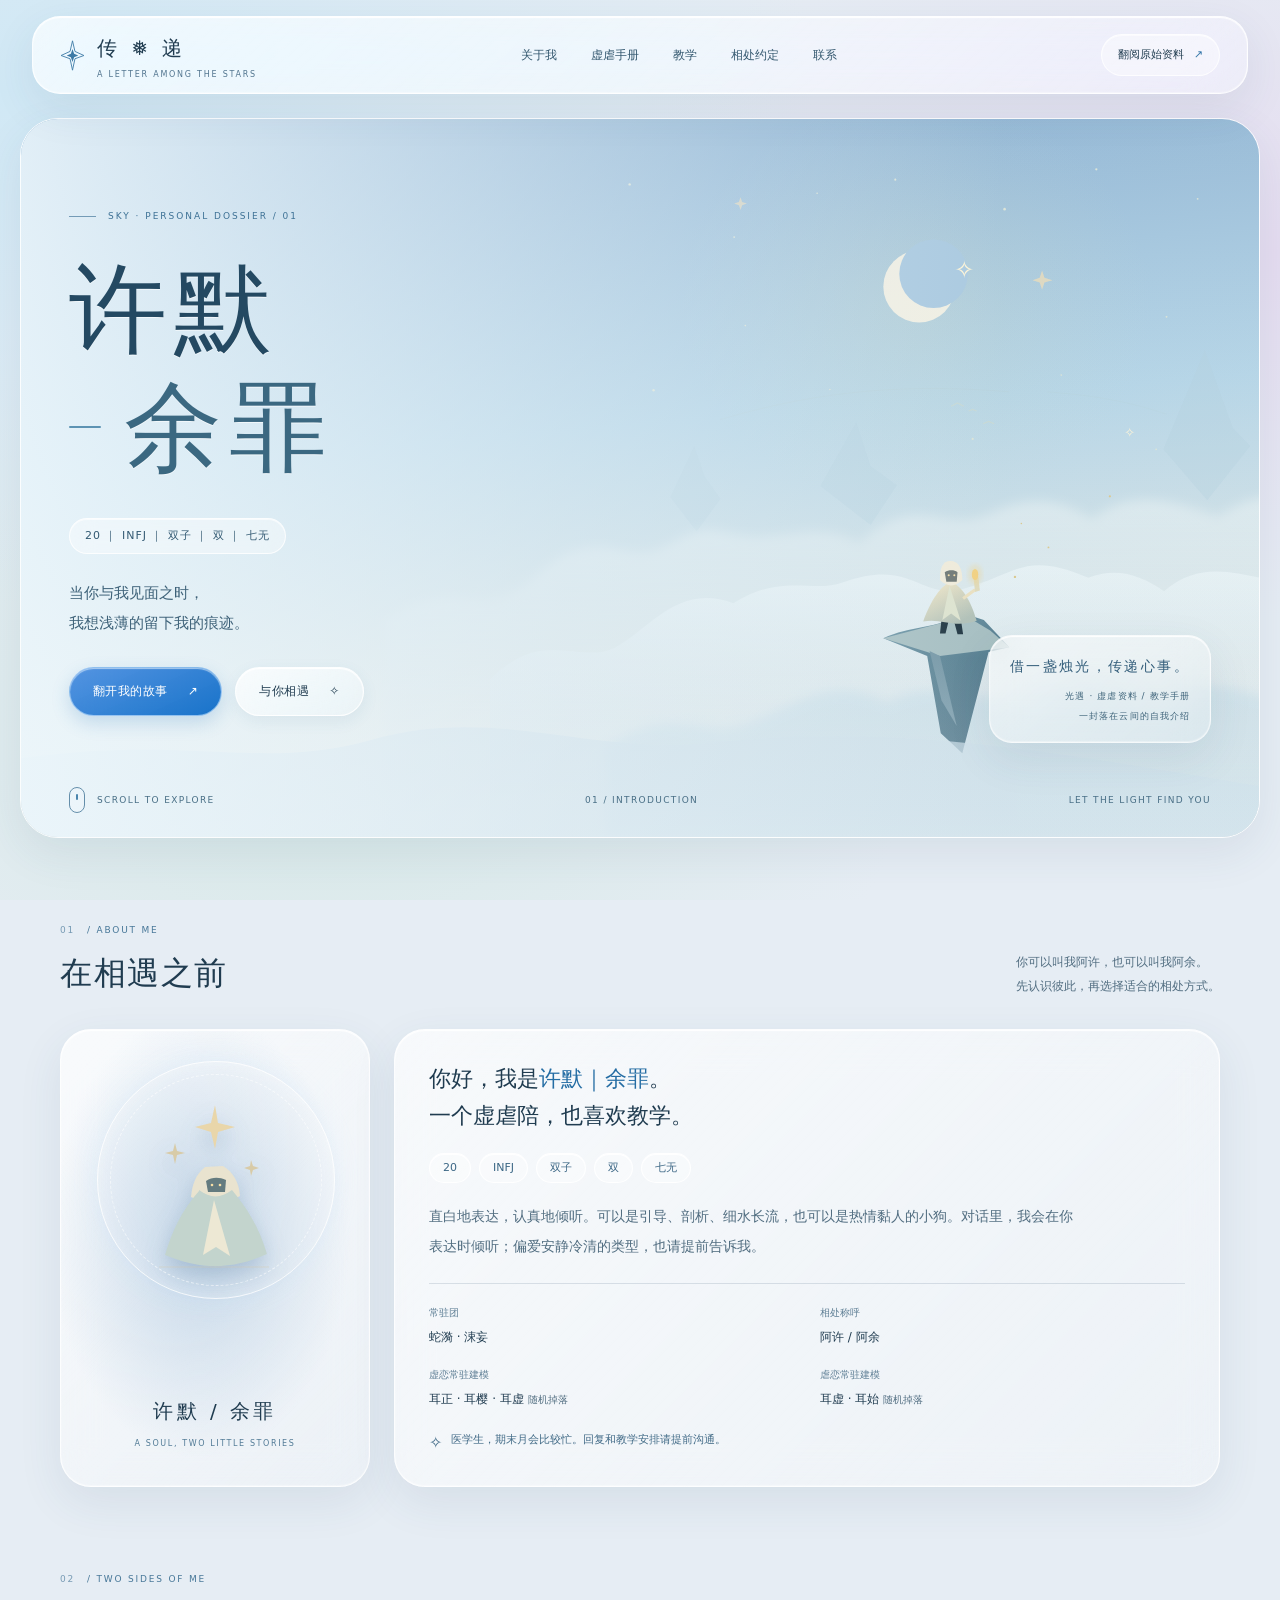
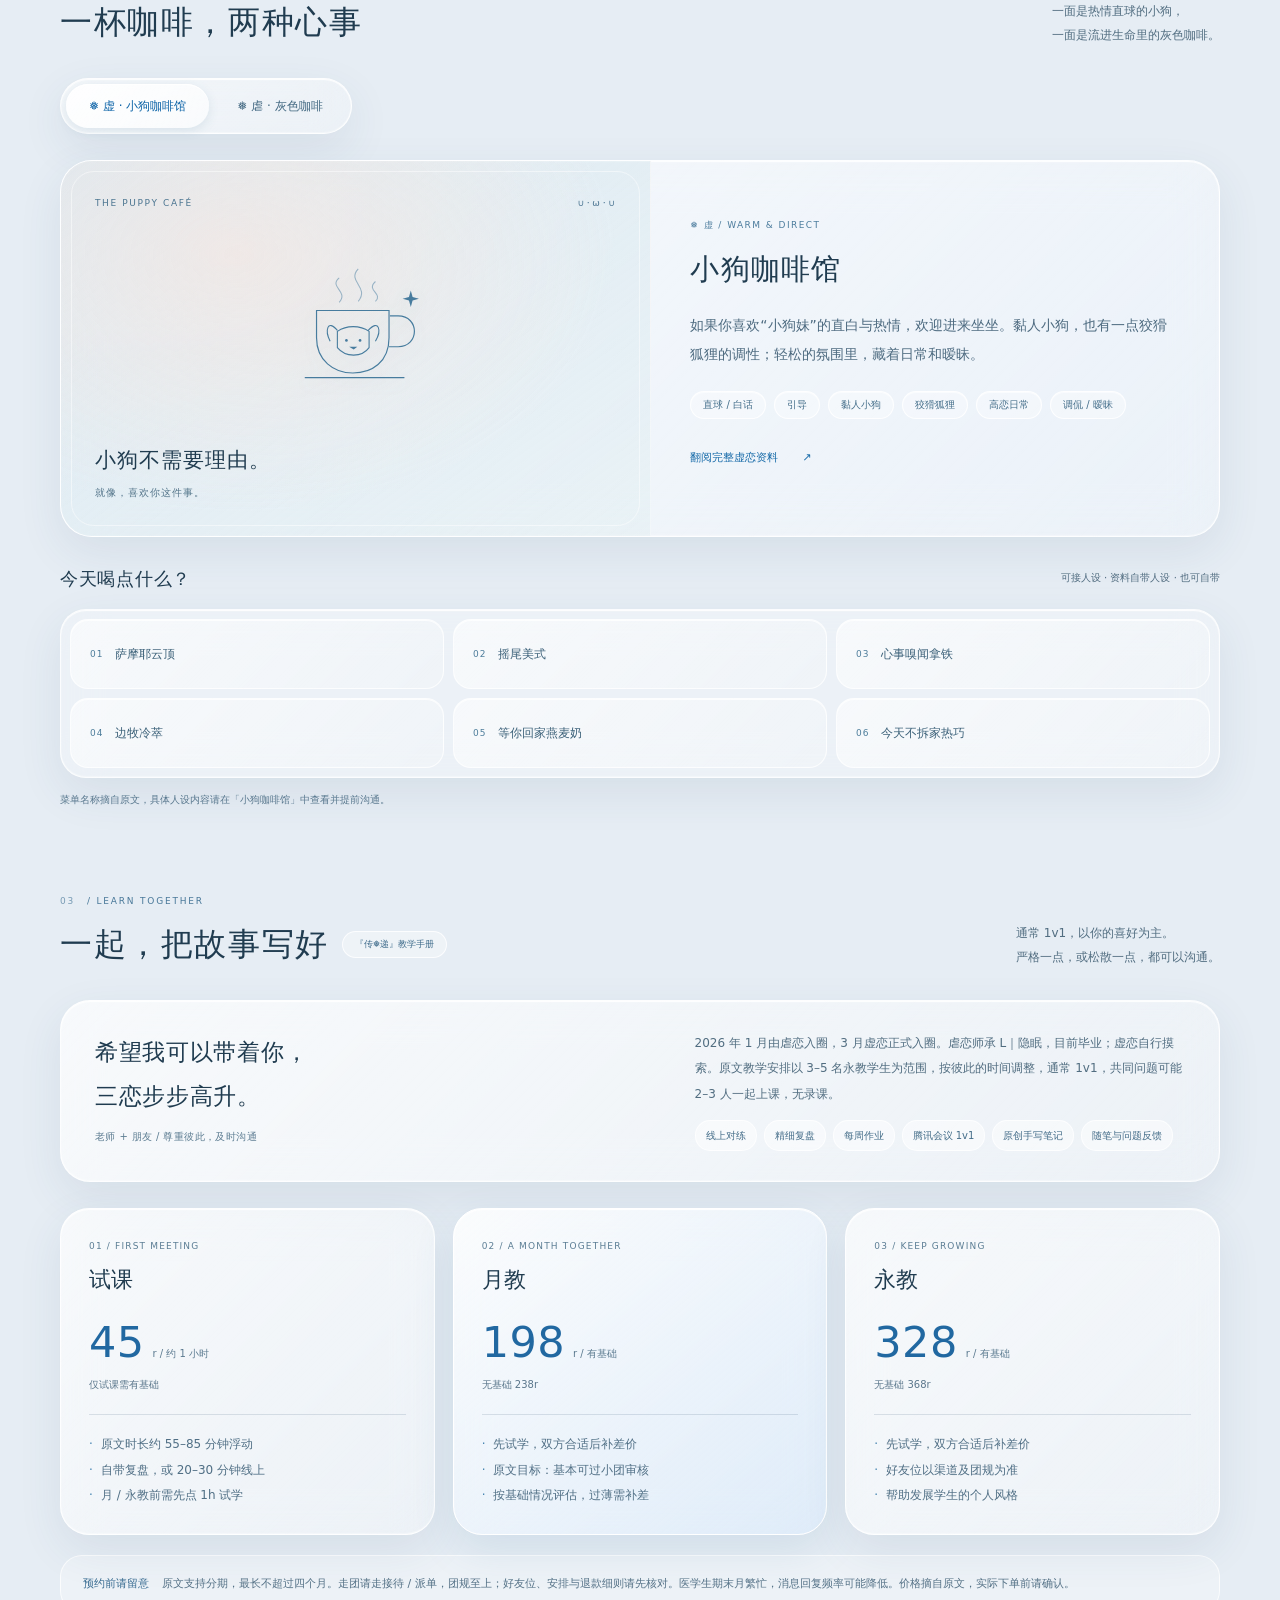
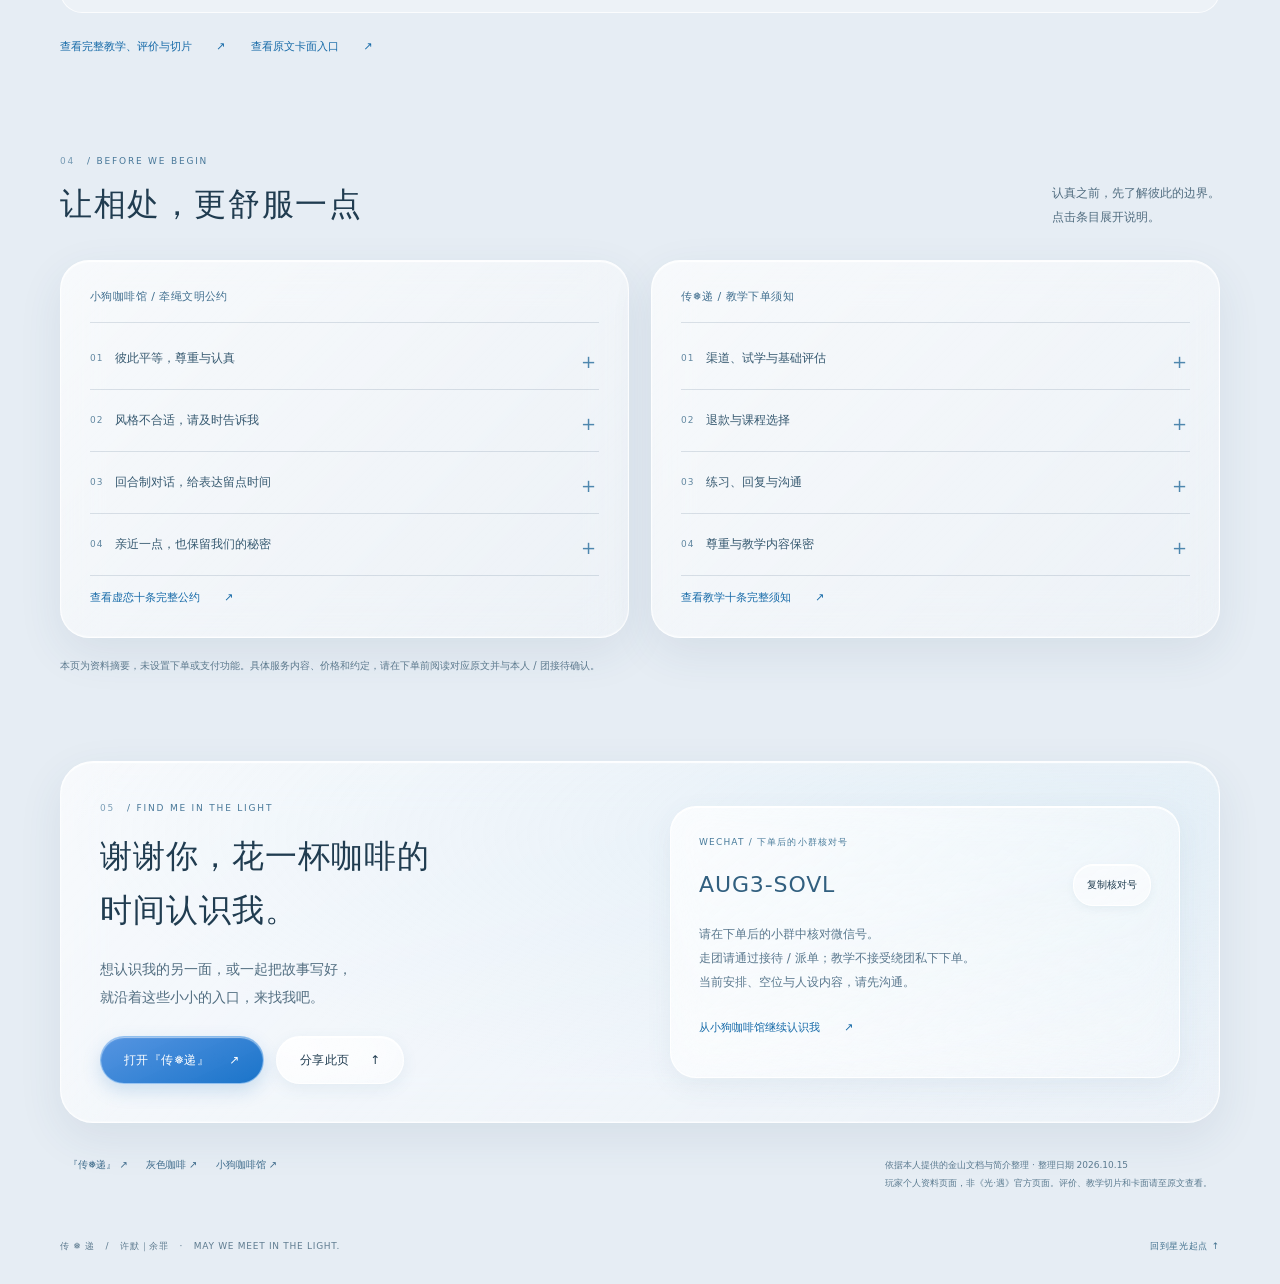
==== commit fef4209d: "Refine illustration position on phones" ====
--- a/index.html
+++ b/index.html
@@ -188,7 +188,7 @@
   .hero { width:calc(100% - 24px); margin-top:16px; border-radius:30px; min-height:705px; align-items:flex-start; }
   .hero-inner { width:calc(100% - 42px); padding:54px 0 170px; }
   .hero::after { background:linear-gradient(90deg,#edf7fcc9,#e8f3f949 82%),linear-gradient(0deg,#dbeaf3a0,transparent 45%); }
-  .hero-art { width:215%; max-width:none; left:-98%; object-fit:fill; opacity:.9; }
+  .hero-art { width:215%; max-width:none; left:-112%; object-fit:fill; opacity:.9; }
   .hero h1 { font-size:67px; margin-top:23px; line-height:1.18; letter-spacing:.06em; }
   .hero h1 .name-secondary { gap:16px; } .name-secondary::before { width:23px; }
   .eyebrow { font-size:8px; gap:9px; letter-spacing:.14em; } .eyebrow::before { width:18px; }
@@ -261,7 +261,7 @@
   .fact-label,.style-tags span,.price-foot,.contact-small,.teaching-notice { font-size:11px; }
   .bio-tags span,.teaching-methods span,.extra-heading small,.subtle-note { font-size:10px; }
 }
-@media (max-width:350px) { .hero h1 { font-size:60px; } .hero-subtitle { font-size:9px; } .hero-art { left:-120%; } .btn { padding-inline:13px; } .wechat-row { flex-wrap:wrap; } .coffee-item { padding:13px 8px; gap:6px; } .coffee-item span { font-size:11px; } nav a { padding-inline:7px; } }
+@media (max-width:350px) { .hero h1 { font-size:60px; } .hero-subtitle { font-size:9px; } .hero-art { left:-135%; } .btn { padding-inline:13px; } .wechat-row { flex-wrap:wrap; } .coffee-item { padding:13px 8px; gap:6px; } .coffee-item span { font-size:11px; } nav a { padding-inline:7px; } }
 @media (prefers-reduced-motion:reduce) { html,:root { scroll-behavior:auto; } *,*::before,*::after { animation:none!important; transition:none!important; } }
 @supports not (backdrop-filter:blur(1px)) { .topbar,.profile-copy,.style-feature,.price-card,.agreement-group,.contact-inner { background:#edf5fadf; } }
 @media print {
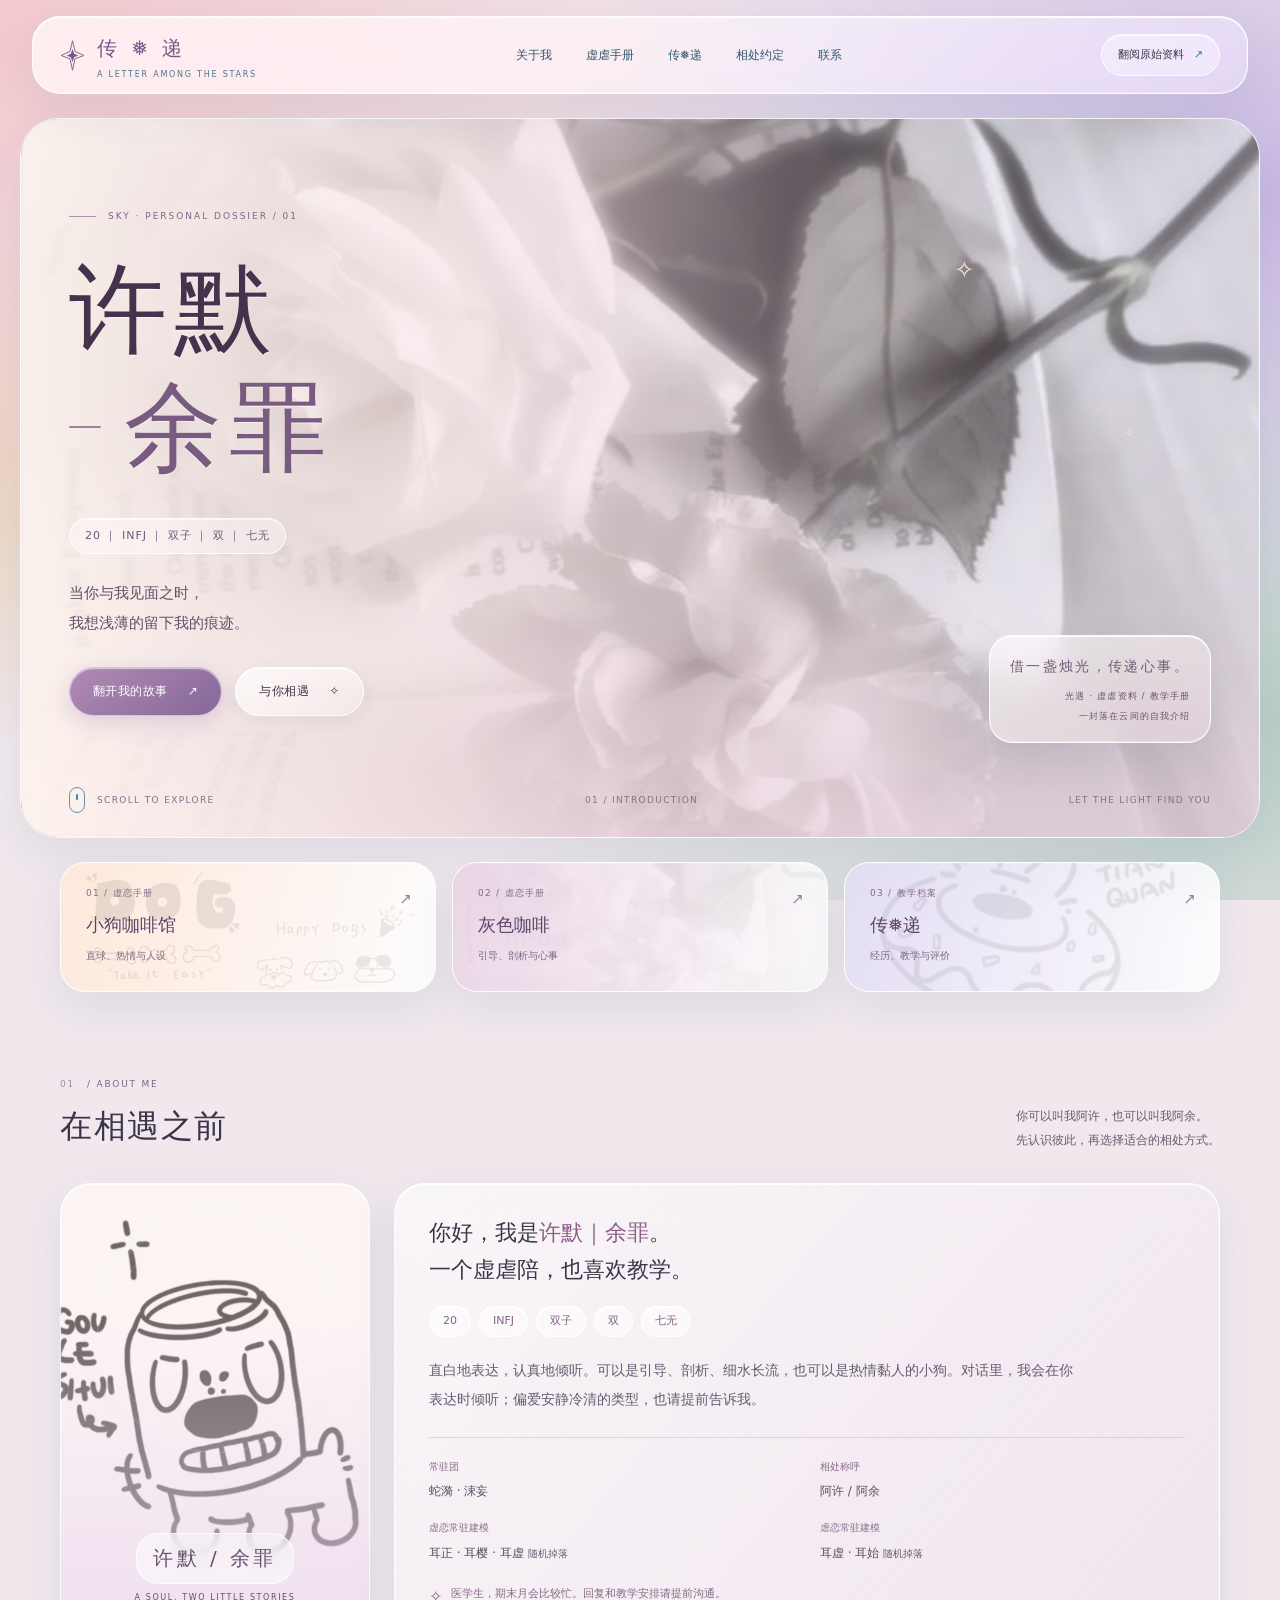
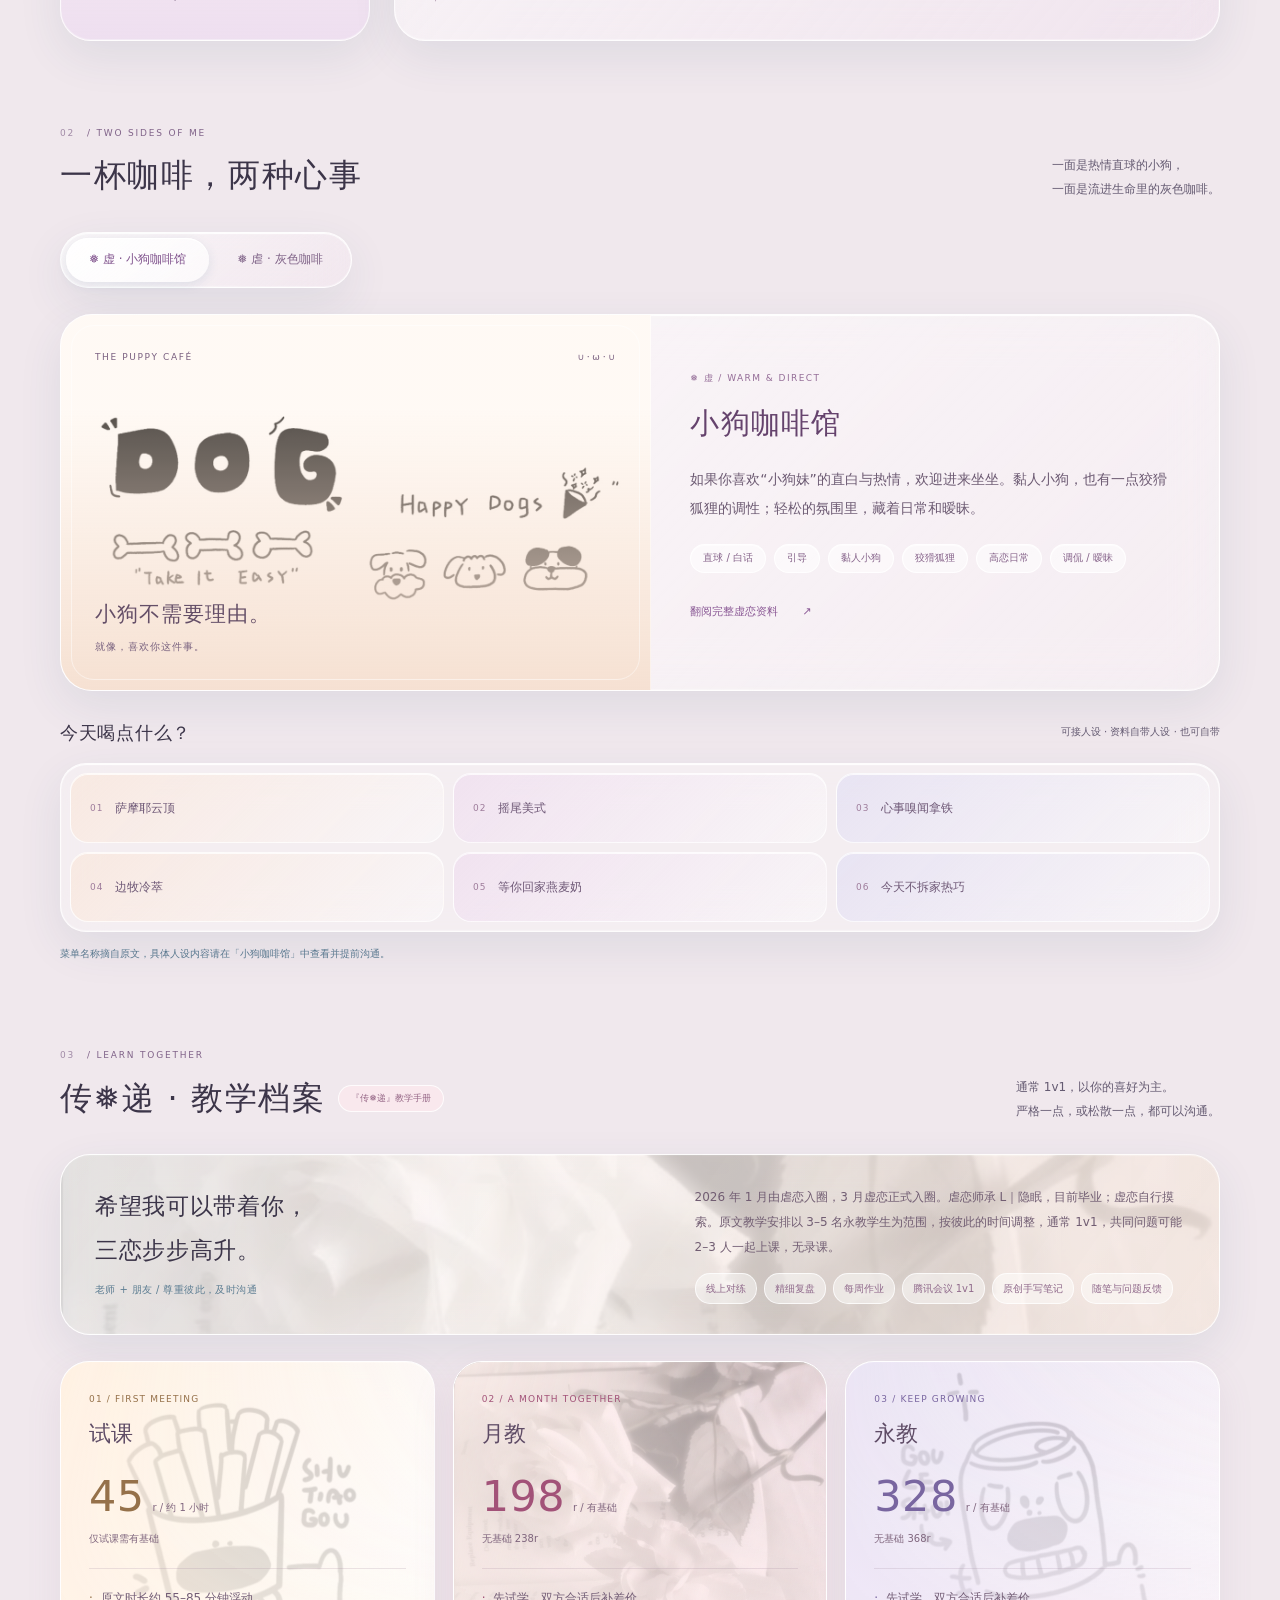
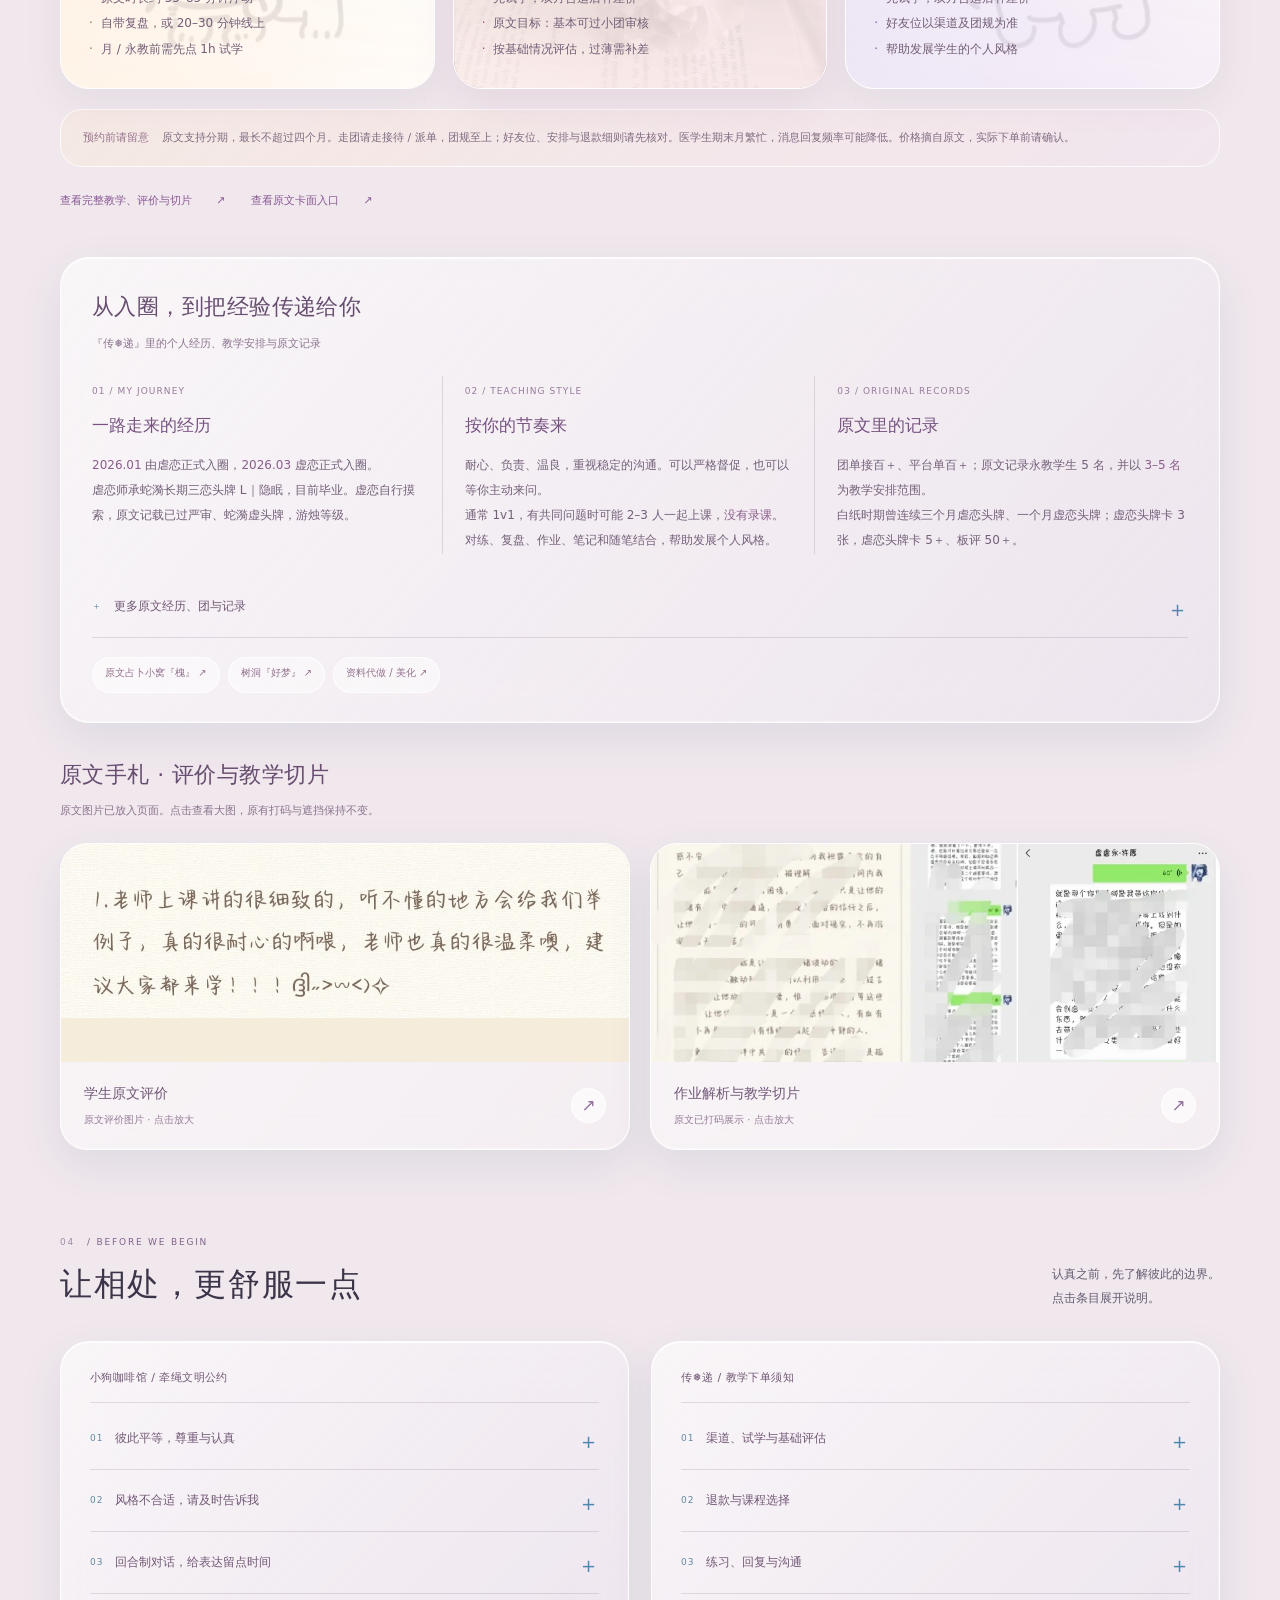
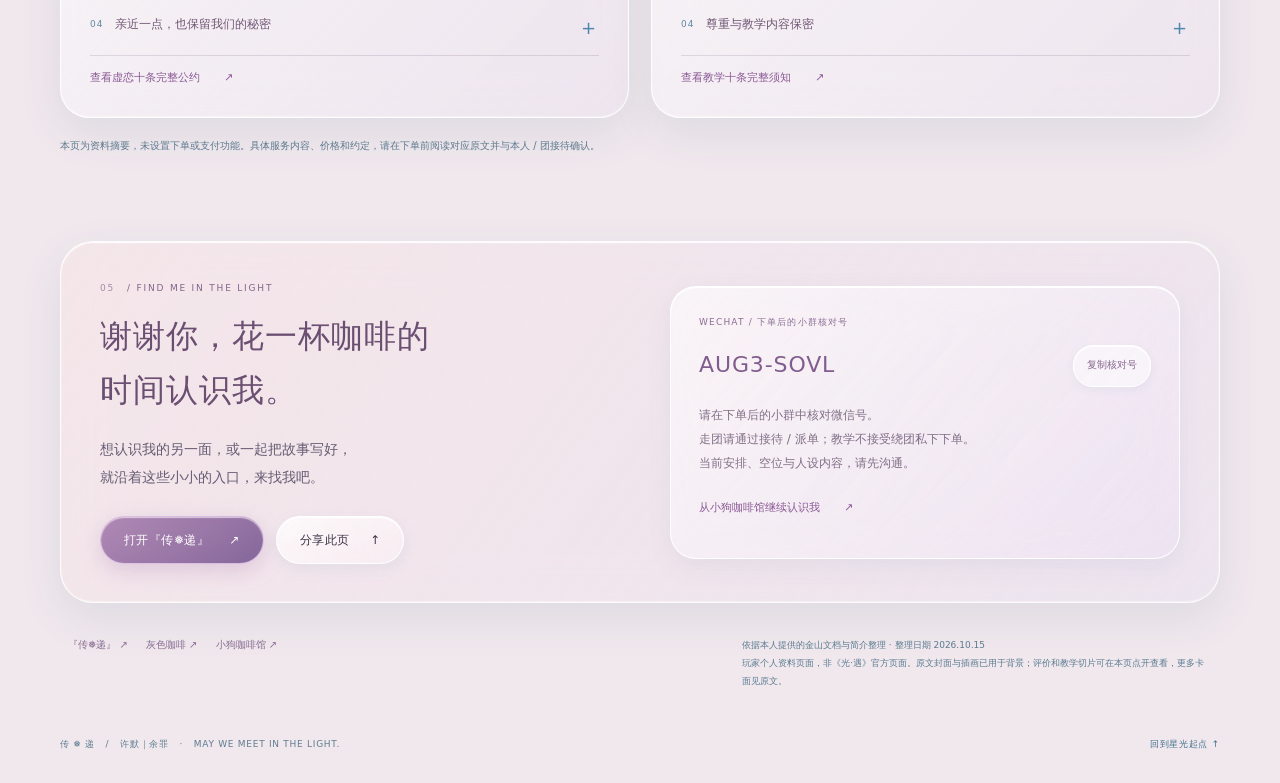
==== commit 66547df9: "Add original photo backgrounds and complete Chuandi teaching archive" ====
--- a/index.html
+++ b/index.html
@@ -3,7 +3,7 @@
 <head>
   <meta charset="utf-8">
   <meta name="viewport" content="width=device-width, initial-scale=1, viewport-fit=cover">
-  <meta name="theme-color" content="#e2edf4">
+  <meta name="theme-color" content="#ecd7e5">
   <meta name="description" content="许默｜余罪 · 光遇三恋个人资料。灰色咖啡与小狗咖啡馆，虚虐风格、人设、教学与相处约定。">
   <meta property="og:type" content="website">
   <meta property="og:title" content="传❅递 · 许默｜余罪">
@@ -274,6 +274,54 @@
   .agreements-grid { display:block; } .footer { background:none; color:#444; }
 }
 
+/* PERSONAL PHOTO THEME START */
+:root{--photo-rose:url('[data-uri]');--photo-puppy:url('[data-uri]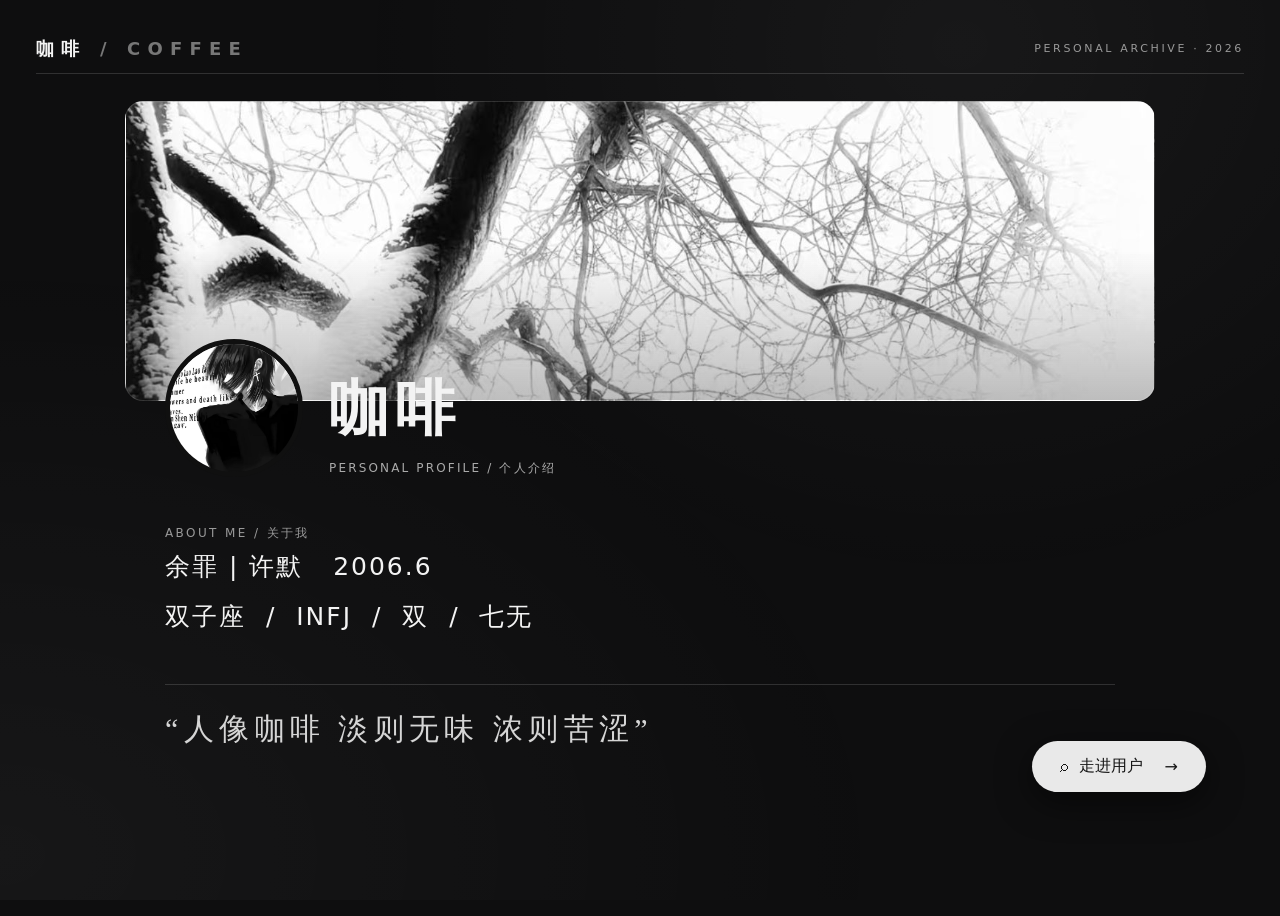
==== commit f651aeba: "Add files via upload" ====
--- a/index.html
+++ b/index.html
@@ -1,552 +1,11 @@
-<!doctype html>
-<html lang="zh-CN">
-<head>
-  <meta charset="utf-8">
-  <meta name="viewport" content="width=device-width, initial-scale=1, viewport-fit=cover">
-  <meta name="theme-color" content="#ecd7e5">
-  <meta name="description" content="许默｜余罪 · 光遇三恋个人资料。灰色咖啡与小狗咖啡馆，虚虐风格、人设、教学与相处约定。">
-  <meta property="og:type" content="website">
-  <meta property="og:title" content="传❅递 · 许默｜余罪">
-  <meta property="og:description" content="当你与我见面之时，我想浅薄的留下我的痕迹。光遇三恋 · 个人资料与教学手册。">
-  <meta name="color-scheme" content="light">
-  <title>传❅递 · 许默｜余罪</title>
-  <link rel="icon" href="data:image/svg+xml,%3Csvg xmlns='http://www.w3.org/2000/svg' viewBox='0 0 64 64'%3E%3Crect width='64' height='64' rx='16' fill='%230d1c27'/%3E%3Cpath d='M32 7L37 26L56 32L37 37L32 56L26 37L7 32L26 26Z' fill='%23ead6a9'/%3E%3C/svg%3E">
-  <style>
-:root {
-  --bg: #e2edf4; --surface: rgba(255,255,255,.4); --ink: #203c50;
-  --muted: #516d80; --gold: #256b9f; --line: rgba(55,91,119,.16);
-  --serif: -apple-system,BlinkMacSystemFont,"SF Pro Display","PingFang SC","Microsoft YaHei",sans-serif;
-  --sans: -apple-system,BlinkMacSystemFont,"SF Pro Text","PingFang SC","Microsoft YaHei",system-ui,sans-serif;
-  --max: 1160px; --glass: linear-gradient(135deg,rgba(255,255,255,.69),rgba(255,255,255,.27));
-  --glass-shadow: 0 15px 45px rgba(48,82,110,.09),inset 0 1px 1px rgba(255,255,255,.95),inset 0 -1px 1px rgba(255,255,255,.35);
-  scroll-behavior: smooth; scroll-padding-top: 128px;
-}
-* { box-sizing: border-box; }
-body { margin:0; color:var(--ink); font-family:var(--sans); font-size:15px; line-height:1.85; -webkit-font-smoothing:antialiased;
-  background:radial-gradient(ellipse at 0% 10%,#d0e8f5 0,transparent 45%),radial-gradient(ellipse at 100% 28%,#e5dcf0 0,transparent 40%),radial-gradient(ellipse at 25% 80%,#d7e9e7 0,transparent 44%),#e6edf4;
-  background-attachment:fixed;
-}
-::selection { background:#b5d9fa; color:#183e5c; }
-a { color:inherit; text-decoration:none; } button,input { font:inherit; }
-button,a { -webkit-tap-highlight-color:transparent; } button { color:inherit; cursor:pointer; border:0; }
-button:disabled { cursor:default; opacity:.65; } button:focus-visible,a:focus-visible,summary:focus-visible,input:focus-visible { outline:2px solid #146ab4; outline-offset:5px; }
-svg { display:block; } p,h1,h2,h3,h4,blockquote { margin:0; } img { max-width:100%; }
-a,button,summary { touch-action:manipulation; } a:hover { color:#0668bb; } [hidden] { display:none!important; }
-.wrap { max-width:var(--max); margin-inline:auto; width:calc(100% - 96px); }
-.skip { position:fixed; left:20px; top:-100px; z-index:99; background:#fff; color:#155e97; padding:10px 18px; border-radius:18px; }
-.skip:focus { top:12px; } .sr-only { position:absolute; width:1px; height:1px; overflow:hidden; clip:rect(0,0,0,0); white-space:nowrap; }
-.topbar { position:sticky; top:16px; z-index:20; max-width:1216px; width:calc(100% - 40px); margin:16px auto 0; border:1px solid rgba(255,255,255,.84); border-radius:28px;
-  background:linear-gradient(140deg,rgba(255,255,255,.7),rgba(255,255,255,.32)); box-shadow:var(--glass-shadow); backdrop-filter:blur(28px) saturate(1.65); -webkit-backdrop-filter:blur(28px) saturate(1.65);
-}
-.topbar-inner.wrap { display:flex; align-items:center; justify-content:space-between; min-height:76px; gap:24px; width:calc(100% - 48px); }
-.brand { display:flex; align-items:center; gap:12px; flex-shrink:0; } .brand-mark { width:25px; height:31px; color:#3d7aa6; }
-.brand-name { font-size:20px; font-weight:500; letter-spacing:.2em; } .brand-small { display:block; font-size:8px; letter-spacing:.22em; color:#52758f; line-height:1.4; margin-top:2px; }
-nav { display:flex; gap:22px; align-items:center; } nav a { color:#34586f; font-size:12px; min-height:42px; padding:0 6px; display:flex; align-items:center; white-space:nowrap; border-radius:18px; transition:background .2s; }
-nav a:hover,nav a[aria-current="location"] { background:rgba(255,255,255,.65); color:#0868b5; }
-.header-link { font-size:11px; border:1px solid rgba(255,255,255,.8); border-radius:24px; padding:9px 16px; display:flex; gap:10px; align-items:center; min-height:42px; white-space:nowrap; background:rgba(255,255,255,.38); box-shadow:inset 0 1px #fff9; }
-.header-link span { color:#3174a7; }
-.hero { min-height:720px; position:relative; isolation:isolate; overflow:hidden; display:flex; align-items:center; width:calc(100% - 40px); max-width:1410px; margin:24px auto 0; border-radius:38px; border:1px solid #ffffffe0; box-shadow:var(--glass-shadow); }
-.hero-art { position:absolute; inset:0; z-index:-2; width:100%; height:100%; object-fit:cover; opacity:1; }
-.hero::after { content:""; position:absolute; inset:0; z-index:-1; background:linear-gradient(90deg,rgba(237,247,252,.88),rgba(232,243,249,.42) 44%,rgba(240,248,251,.04) 79%),linear-gradient(0deg,rgba(218,234,243,.45),transparent 25%); }
-.hero-inner { position:relative; padding-block:73px 105px; }
-.eyebrow { display:flex; align-items:center; gap:12px; font-size:9px; letter-spacing:.22em; color:#3d7195; text-transform:uppercase; }
-.eyebrow::before { content:""; height:1px; width:27px; background:currentColor; opacity:.65; }
-.hero h1 { font-weight:450; font-size:clamp(64px,7.7vw,98px); letter-spacing:.07em; line-height:1.2; margin:26px 0 18px; color:#244962; text-shadow:0 1px 0 #ffffffa0; }
-.hero h1 .name-line { display:block; } .hero h1 .name-secondary { display:flex; align-items:center; gap:23px; color:#3b6881; }
-.name-secondary::before { content:""; display:block; width:32px; height:2px; border-radius:2px; background:#5d93b3; }
-.hero-subtitle { display:inline-block; font-size:11px; letter-spacing:.09em; color:#335a73; margin-top:14px; padding:7px 15px; border-radius:24px; border:1px solid #ffffffc7; background:#ffffff61; box-shadow:inset 0 1px #fff9; backdrop-filter:blur(12px); }
-.hero-quote { font-size:15px; line-height:2; margin:24px 0 29px; color:#3d6178; max-width:430px; }
-.actions { display:flex; gap:13px; flex-wrap:wrap; }
-.btn { min-height:48px; display:inline-flex; justify-content:center; align-items:center; gap:20px; font-size:12px; font-weight:500; letter-spacing:.04em; border:1px solid rgba(255,255,255,.85); padding:12px 23px; border-radius:26px;
-  background:linear-gradient(150deg,rgba(255,255,255,.77),rgba(255,255,255,.27)); box-shadow:0 5px 16px #3c719516,inset 0 1px 1px #fff; backdrop-filter:blur(18px) saturate(1.5); -webkit-backdrop-filter:blur(18px) saturate(1.5); transition:transform .2s,box-shadow .2s; }
-.btn:hover { color:#145f98; transform:translateY(-2px); box-shadow:0 9px 22px #2c658925,inset 0 1px 1px #fff; }
-.btn-primary { color:#fff; background:linear-gradient(155deg,#468bdfe8,#0869c5ed); border-color:#cce7ff96; box-shadow:0 7px 18px #2b77bd35,inset 0 1px 1px #ffffff8c; }
-.btn-primary:hover { color:#fff; box-shadow:0 10px 25px #2b77bd45,inset 0 1px 1px #ffffffb0; }
-.hero-note { position:absolute; right:0; bottom:78px; text-align:right; color:#3f647a; font-size:9px; letter-spacing:.12em; line-height:2.2; padding:15px 20px; border:1px solid #ffffffa0; border-radius:23px; background:linear-gradient(140deg,#ffffff8c,#ffffff36); box-shadow:var(--glass-shadow); backdrop-filter:blur(17px); -webkit-backdrop-filter:blur(17px); }
-.hero-note i { display:block; font-size:14px; color:#335d7a; font-style:normal; letter-spacing:.17em; margin-bottom:5px; }
-.hero-bottom { position:absolute; bottom:24px; left:0; right:0; display:flex; justify-content:space-between; align-items:center; color:#486e85; font-size:9px; letter-spacing:.15em; }
-.hero-bottom .scroll-hint { display:flex; gap:12px; align-items:center; } .scroll-hint span { height:26px; width:16px; border:1px solid #648eaa; border-radius:12px; position:relative; background:#ffffff25; }
-.scroll-hint span::after { content:""; position:absolute; left:6px; top:6px; width:2px; height:6px; border-radius:2px; background:#4b85ad; animation:scroll-down 2.4s infinite; }
-.star-glow { position:absolute; right:23%; top:18%; color:#fff5d6; font-size:24px; animation:twinkle 4s ease-in-out infinite; z-index:-1; } .star-glow.small { right:10%; top:42%; font-size:13px; animation-delay:2s; }
-.section { padding:84px 0 0; position:relative; } .section-top { display:flex; align-items:flex-start; justify-content:space-between; gap:30px; margin-bottom:31px; }
-.section-kicker { display:flex; align-items:center; gap:12px; color:#477798; font-size:9px; letter-spacing:.2em; } .section-kicker b { font-weight:500; opacity:.7; }
-.section-title { font-weight:500; font-size:32px; letter-spacing:.05em; line-height:1.5; margin-top:10px; }
-.section-intro { color:var(--muted); max-width:350px; font-size:12px; line-height:2; padding-top:28px; }
-.about-grid { display:grid; grid-template-columns:310px 1fr; gap:24px; }
-.profile-tile { position:relative; min-height:370px; border:1px solid #ffffffcf; border-radius:31px; display:flex; flex-direction:column; justify-content:flex-end; align-items:center; overflow:hidden; padding:34px;
-  background:radial-gradient(ellipse at 45% 45%,#91b4d47a,transparent 63%),linear-gradient(135deg,#ffffffbd,#ffffff3d); backdrop-filter:blur(20px); box-shadow:var(--glass-shadow); }
-.profile-tile::before,.profile-tile::after { content:""; position:absolute; border:1px solid #ffffffc9; border-radius:50%; width:236px; height:236px; top:31px; left:calc(50% - 118px); box-shadow:inset 0 1px 12px #ffffff2f,0 0 25px #b4dafb30; }
-.profile-tile::after { width:210px; height:210px; left:calc(50% - 105px); top:44px; border-style:dashed; opacity:.7; box-shadow:none; }
-.profile-emblem { position:absolute; width:126px; height:170px; top:75px; left:calc(50% - 63px); filter:drop-shadow(0 10px 11px #3a648e40); }
-.tile-caption { font-size:20px; letter-spacing:.17em; font-weight:500; } .tile-small { font-size:8px; letter-spacing:.2em; color:#527b96; margin-top:7px; }
-.profile-copy { padding:30px 34px; border:1px solid #ffffffcf; border-radius:31px; background:var(--glass); box-shadow:var(--glass-shadow); backdrop-filter:blur(20px); }
-.profile-greeting { font-size:22px; line-height:1.7; font-weight:500; } .profile-greeting em { color:#256da4; font-style:normal; }
-.bio-tags { display:flex; gap:8px; flex-wrap:wrap; margin:18px 0 19px; }
-.bio-tags span { padding:4px 13px; border:1px solid #ffffffed; font-size:11px; color:#3c6785; border-radius:20px; background:#ffffff52; box-shadow:inset 0 1px #fff; }
-.profile-copy>p { color:var(--muted); font-size:12px; line-height:2.1; max-width:650px; }
-.profile-facts { display:grid; grid-template-columns:1fr 1fr; gap:17px 26px; margin-top:22px; padding-top:20px; border-top:1px solid var(--line); }
-.fact-label { font-size:10px; color:#5f7f95; margin-bottom:4px; } .fact-value { font-size:12px; } .fact-value small { color:var(--muted); font-size:10px; }
-.profile-aside { margin-top:20px; font-size:11px; color:#426b87; display:flex; gap:9px; align-items:flex-start; } .profile-aside span { font-size:16px; line-height:1.6; }
-.style-nav { display:flex; align-items:center; gap:5px; padding:5px; border:1px solid #ffffffde; width:max-content; max-width:100%; border-radius:28px; margin:0 0 26px; background:linear-gradient(140deg,#ffffff8c,#ffffff3d); backdrop-filter:blur(20px); box-shadow:var(--glass-shadow); }
-.style-tab { background:transparent; color:#426881; min-height:44px; padding:10px 23px; border-radius:24px; font-size:12px; transition:background .2s,box-shadow .2s; }
-.style-tab[aria-pressed="true"] { background:linear-gradient(145deg,#ffffffeb,#ffffff91); color:#0c63a7; box-shadow:0 3px 11px #2f648520,inset 0 1px #fff; }
-.style-tab:hover[aria-pressed="false"] { background:#ffffff50; }
-.style-feature { display:grid; grid-template-columns:1.04fr 1fr; border:1px solid #ffffffe0; border-radius:32px; overflow:hidden; background:var(--glass); min-height:377px; box-shadow:var(--glass-shadow); backdrop-filter:blur(24px) saturate(1.35); }
-.style-visual { position:relative; overflow:hidden; padding:34px; display:flex; flex-direction:column; justify-content:space-between; background:radial-gradient(ellipse at 30% 25%,#f9e6dd96,transparent 65%),linear-gradient(145deg,#d1e2edb3,#dceced55); border-right:1px solid #ffffff8f; }
-.style-visual.gray { background:radial-gradient(ellipse at 60% 10%,#f1f7ffb3,transparent 70%),linear-gradient(145deg,#adcbdf83,#d9e9f25e); }
-.style-visual::after { content:""; position:absolute; inset:10px; border:1px solid #ffffff78; border-radius:23px; pointer-events:none; }
-.visual-top { font-size:9px; letter-spacing:.18em; color:#4b7591; display:flex; justify-content:space-between; }
-.coffee-illustration { width:145px; height:128px; margin:10px auto 14px; color:#477c9e; position:relative; filter:drop-shadow(0 5px 7px #547a9220); }
-.visual-caption { font-size:21px; letter-spacing:.05em; line-height:1.8; position:relative; z-index:1; }
-.visual-caption small { font-size:10px; letter-spacing:.1em; display:block; color:#55768b; margin-top:4px; }
-.style-content { padding:36px 39px; display:flex; flex-direction:column; justify-content:center; }
-.small-label { color:#4c7c9d; font-size:9px; letter-spacing:.16em; }
-.style-content h3 { font-size:29px; font-weight:500; letter-spacing:.04em; margin:10px 0 14px; }
-.style-description { color:#4e6b80; font-size:12px; line-height:2.1; }
-.style-tags { display:flex; flex-wrap:wrap; gap:8px; margin:21px 0 17px; }
-.style-tags span { font-size:10px; border:1px solid #ffffffd9; border-radius:18px; padding:4px 12px; color:#446e8a; background:#ffffff50; box-shadow:inset 0 1px #fff8; }
-.text-link { font-size:11px; color:#166aa8; display:inline-flex; align-items:center; gap:24px; min-height:44px; width:max-content; max-width:100%; }
-.text-link:hover { color:#084b83; } .style-extra { margin-top:25px; }
-.extra-heading { display:flex; justify-content:space-between; align-items:center; gap:20px; margin-bottom:14px; }
-.extra-heading h4 { font-size:18px; letter-spacing:.04em; font-weight:500; } .extra-heading small { font-size:10px; color:var(--muted); }
-.coffee-menu { display:grid; grid-template-columns:repeat(3,1fr); gap:9px; border:1px solid #ffffffc9; border-radius:26px; padding:9px; background:#ffffff40; box-shadow:var(--glass-shadow); backdrop-filter:blur(22px); }
-.coffee-item { padding:18px 19px; display:flex; gap:12px; align-items:center; min-height:70px; border:1px solid #ffffffbf; border-radius:18px; background:linear-gradient(135deg,#ffffff96,#ffffff30); box-shadow:inset 0 1px #ffffffbf; }
-.coffee-item b { font-size:9px; color:#4c7c9a; font-weight:500; letter-spacing:.1em; } .coffee-item span { font-size:12px; color:#3c6179; }
-.subtle-note { font-size:10px; color:#5b7a90; margin-top:12px; line-height:1.9; }
-.gray-notes { display:grid; grid-template-columns:1fr 1fr; gap:24px; border:1px solid #ffffffd0; border-radius:26px; padding:26px 30px; background:var(--glass); box-shadow:var(--glass-shadow); backdrop-filter:blur(20px); }
-.gray-notes p { font-size:12px; color:#4d6f85; line-height:2; } .gray-notes b { font-weight:500; color:#3c7197; display:block; font-size:9px; letter-spacing:.15em; margin-bottom:7px; }
-.teaching-heading { display:flex; align-items:center; gap:13px; flex-wrap:wrap; }
-.section-label { font-size:9px; border:1px solid #ffffffcf; color:#3f6c8b; background:#ffffff52; padding:4px 12px; border-radius:20px; margin-top:12px; }
-.teaching-lead { display:grid; grid-template-columns:1.1fr 1fr; gap:60px; margin-bottom:26px; padding:30px 34px; border:1px solid #ffffffd0; border-radius:30px; background:var(--glass); box-shadow:var(--glass-shadow); backdrop-filter:blur(20px); }
-.teaching-lead blockquote { font-size:23px; line-height:1.9; letter-spacing:.03em; }
-.teaching-lead blockquote small { display:block; font-size:10px; color:#5d7d92; letter-spacing:.04em; margin-top:8px; }
-.teaching-copy { font-size:11px; color:var(--muted); line-height:2.1; }
-.teaching-methods { display:flex; gap:7px; flex-wrap:wrap; margin-top:13px; }
-.teaching-methods span { font-size:10px; color:#446d89; background:#ffffff78; border:1px solid #ffffffc2; border-radius:15px; padding:4px 10px; }
-.prices { display:grid; grid-template-columns:repeat(3,1fr); gap:18px; }
-.price-card { padding:29px 28px 26px; border:1px solid #ffffffe3; border-radius:29px; position:relative; background:var(--glass); box-shadow:var(--glass-shadow); backdrop-filter:blur(22px); }
-.price-card.featured { background:linear-gradient(140deg,#ffffffd6,#d6eaff73); border-color:#fff; box-shadow:0 15px 40px #437ca421,inset 0 1px 1px #fff; }
-.price-label { font-size:9px; letter-spacing:.13em; color:#5b7d94; } .price-card h3 { font-size:22px; font-weight:500; margin:6px 0 14px; }
-.price { font-size:43px; font-weight:350; color:#2168a1; line-height:1.3; letter-spacing:.01em; } .price small { font-size:10px; font-weight:400; color:#5a798f; letter-spacing:0; margin-left:8px; }
-.price-foot { font-size:10px; color:#5a768b; margin-top:5px; }
-.price-list { list-style:none; margin:20px 0 0; padding:17px 0 0; border-top:1px solid var(--line); font-size:11px; color:#506f85; line-height:2.1; }
-.price-list li { display:flex; gap:8px; } .price-list li::before { content:"·"; color:#4383b0; }
-.teaching-notice { display:flex; gap:13px; align-items:flex-start; border:1px solid #ffffffbf; border-radius:22px; background:#ffffff45; padding:18px 22px; margin-top:20px; font-size:11px; color:#557287; }
-.teaching-notice strong { font-weight:500; color:#376b91; flex-shrink:0; } .teaching-links { display:flex; gap:26px; flex-wrap:wrap; margin-top:12px; }
-.agreements-grid { display:grid; grid-template-columns:1fr 1fr; gap:22px; }
-.agreement-group { min-width:0; padding:26px 29px 17px; border:1px solid #ffffffd6; border-radius:29px; background:var(--glass); box-shadow:var(--glass-shadow); backdrop-filter:blur(22px); }
-.agreement-group-title { font-size:11px; font-weight:500; color:#416f8f; letter-spacing:.04em; margin-bottom:5px; padding-bottom:14px; border-bottom:1px solid var(--line); }
-details { border-bottom:1px solid var(--line); } summary { position:relative; list-style:none; font-size:12px; padding:18px 27px 18px 0; cursor:pointer; min-height:61px; color:#365970; display:flex; gap:12px; align-items:center; }
-summary::-webkit-details-marker { display:none; } summary::after { content:"+"; position:absolute; right:3px; top:17px; font-size:18px; color:#4e87ae; font-weight:300; }
-details[open] summary::after { content:"−"; } summary .num { font-size:9px; color:#6187a0; letter-spacing:.1em; }
-details p,details ol { font-size:11px; color:var(--muted); line-height:2; margin:0 0 21px 26px; }
-details ol { padding-left:17px; } details li { padding-left:3px; margin-bottom:9px; }
-.literal { color:#3c6c8b; display:block; padding-left:11px; border-left:2px solid #9dc1da; margin-top:8px; }
-.agreement-help { margin-top:19px; font-size:10px; color:#5e7b8f; max-width:690px; }
-.contact { overflow:hidden; padding:86px 0 30px; }
-.contact-inner { display:grid; grid-template-columns:1fr 1fr; gap:60px; align-items:center; padding:38px 39px; border:1px solid #ffffffd6; border-radius:33px; background:radial-gradient(ellipse at 90% 20%,#d2e7f25e,transparent 70%),var(--glass); box-shadow:var(--glass-shadow); backdrop-filter:blur(26px) saturate(1.35); }
-.contact h2 { font-weight:500; font-size:32px; letter-spacing:.03em; line-height:1.7; margin:12px 0 17px; }
-.contact-copy { color:var(--muted); font-size:12px; max-width:430px; line-height:2; }
-.contact-identity { border:1px solid #fffffff0; border-radius:26px; background:linear-gradient(140deg,#ffffffb3,#ffffff3d); padding:27px 28px; box-shadow:0 8px 26px #4e718315,inset 0 1px #fff; backdrop-filter:blur(18px); }
-.contact-identity-label { font-size:9px; letter-spacing:.13em; color:#497b9b; }
-.wechat-row { display:flex; align-items:center; justify-content:space-between; gap:12px; margin:14px 0 16px; }
-.wechat { font-size:22px; letter-spacing:.04em; color:#315f7f; user-select:all; overflow-wrap:anywhere; }
-.copy-btn { font-size:10px; padding:8px 13px; border:1px solid #fff; background:#ffffff80; min-height:42px; white-space:nowrap; border-radius:20px; box-shadow:0 3px 9px #3b6f8e12,inset 0 1px #fff; }
-.copy-btn:hover { background:#ffffffd0; color:#1165a1; }
-.contact-small { font-size:10px; color:#5a788e; line-height:2; } .contact-identity>.text-link { margin-top:12px; }
-.contact-actions { display:flex; gap:12px; margin-top:25px; flex-wrap:wrap; }
-.source-strip { margin-top:33px; padding:0 8px; display:flex; justify-content:space-between; gap:25px; align-items:flex-start; }
-.source-links { display:flex; gap:18px; flex-wrap:wrap; font-size:10px; color:#416e8d; }
-.source-strip>p { font-size:9px; color:#5b7b90; line-height:2; max-width:470px; }
-.footer { padding:16px 0 30px; font-size:9px; color:#5f7c90; } .footer-inner { display:flex; justify-content:space-between; gap:22px; letter-spacing:.08em; }
-.footer a { color:#42718e; }
-.toast { position:fixed; bottom:max(25px,env(safe-area-inset-bottom)); left:50%; transform:translate(-50%,20px); background:#ffffffc9; color:#285c7d; border:1px solid #ffffffd9; padding:12px 22px; border-radius:24px; box-shadow:0 10px 35px #3c6b8c25,inset 0 1px #fff; backdrop-filter:blur(24px); -webkit-backdrop-filter:blur(24px); z-index:60; opacity:0; pointer-events:none; transition:opacity .2s,transform .2s; font-size:12px; max-width:calc(100% - 32px); width:max-content; text-align:center; }
-.toast.visible { opacity:1; transform:translate(-50%,0); }
-dialog { background:#eff8ffcf; color:var(--ink); border:1px solid #fffffff0; border-radius:28px; width:min(420px,calc(100% - 40px)); padding:28px; box-shadow:0 25px 80px #2c516e35,inset 0 1px #fff; backdrop-filter:blur(30px); -webkit-backdrop-filter:blur(30px); }
-dialog::backdrop { background:#54728a50; backdrop-filter:blur(5px); } dialog p { font-size:12px; color:var(--muted); margin:10px 0; }
-dialog input { width:100%; color:var(--ink); background:#ffffff80; border:1px solid #fff; border-radius:14px; padding:12px; margin:8px 0 20px; } dialog .btn { width:100%; }
-.profile-copy>p,.style-description,.contact-copy { font-size:14px; }
-.teaching-copy,.price-list,details p,details ol,.contact-small { font-size:12px; }
-@keyframes twinkle { 0%,100% { opacity:.35; } 50% { opacity:.9; } }
-@keyframes scroll-down { 0%,100% { transform:translateY(0); opacity:.4; } 50% { transform:translateY(7px); opacity:1; } }
-@media (min-width:1500px) { .hero { min-height:760px; } }
-@media (max-width:1000px) {
-  .wrap { width:calc(100% - 64px); } nav { gap:16px; } .header-link { display:none; }
-  .hero h1 { font-size:80px; } .about-grid { grid-template-columns:250px 1fr; }
-  .profile-copy { padding:26px; } .profile-greeting { font-size:20px; }
-  .style-content,.style-visual { padding:29px; } .prices { gap:13px; } .price-card { padding:25px 22px; }
-  .teaching-lead { gap:30px; } .contact-inner { gap:26px; padding:30px; } .contact h2 { font-size:28px; }
-  .contact-identity { padding:24px; } .coffee-item { padding:17px 14px; } .wechat { font-size:19px; }
-}
-@media (max-width:700px) {
-  :root { scroll-padding-top:133px; } .wrap { width:calc(100% - 36px); }
-  .topbar { top:10px; width:calc(100% - 24px); margin-top:10px; border-radius:25px; }
-  .topbar-inner.wrap { display:block; min-height:94px; padding-top:11px; width:calc(100% - 20px); }
-  .brand { justify-content:center; gap:8px; } .brand-name { font-size:17px; letter-spacing:.16em; }
-  .brand-mark { width:19px; height:24px; } .brand-small { display:none; }
-  nav { gap:0; justify-content:space-between; margin-top:5px; } nav a { font-size:10px; min-height:43px; padding:0 10px; }
-  .hero { width:calc(100% - 24px); margin-top:16px; border-radius:30px; min-height:705px; align-items:flex-start; }
-  .hero-inner { width:calc(100% - 42px); padding:54px 0 170px; }
-  .hero::after { background:linear-gradient(90deg,#edf7fcc9,#e8f3f949 82%),linear-gradient(0deg,#dbeaf3a0,transparent 45%); }
-  .hero-art { width:215%; max-width:none; left:-112%; object-fit:fill; opacity:.9; }
-  .hero h1 { font-size:67px; margin-top:23px; line-height:1.18; letter-spacing:.06em; }
-  .hero h1 .name-secondary { gap:16px; } .name-secondary::before { width:23px; }
-  .eyebrow { font-size:8px; gap:9px; letter-spacing:.14em; } .eyebrow::before { width:18px; }
-  .hero-subtitle { font-size:10px; letter-spacing:.02em; margin-top:12px; padding:6px 11px; }
-  .hero-quote { font-size:13px; line-height:2; margin:20px 0 23px; }
-  .actions { gap:9px; } .btn { padding:11px 17px; font-size:11px; gap:15px; min-height:45px; }
-  .hero-note { right:0; bottom:42px; font-size:8px; line-height:1.9; letter-spacing:.06em; padding:12px 15px; border-radius:20px; }
-  .hero-note i { font-size:11px; letter-spacing:.1em; margin-bottom:4px; }
-  .hero-bottom { width:calc(100% - 42px); bottom:17px; font-size:8px; letter-spacing:.08em; }
-  .hero-bottom .scroll-hint { gap:9px; } .hero-bottom>span { display:none; }
-  .star-glow { right:14%; top:12%; } .section { padding:55px 0 0; }
-  .section-top { display:block; margin-bottom:24px; } .section-title { font-size:26px; margin-top:9px; }
-  .section-intro { padding-top:12px; max-width:100%; font-size:11px; } .section-kicker { font-size:8px; letter-spacing:.15em; }
-  .about-grid { display:flex; flex-direction:column; gap:16px; }
-  .profile-tile { min-height:247px; width:100%; padding:21px; border-radius:27px; }
-  .profile-tile::before { width:180px; height:180px; top:18px; left:calc(50% - 90px); }
-  .profile-tile::after { width:160px; height:160px; top:28px; left:calc(50% - 80px); }
-  .profile-emblem { width:96px; height:130px; top:42px; left:calc(50% - 48px); }
-  .tile-caption { font-size:17px; } .tile-small { font-size:7px; }
-  .profile-copy { padding:24px 23px; border-radius:27px; } .profile-greeting { font-size:19px; }
-  .profile-copy>p { font-size:12px; } .profile-facts { gap:16px 13px; }
-  .fact-value { font-size:11px; } .fact-value small { display:block; font-size:10px; }
-  .profile-aside { font-size:10px; } .bio-tags { gap:6px; margin:17px 0; } .bio-tags span { font-size:10px; padding:3px 10px; }
-  .style-nav { gap:3px; margin-bottom:19px; width:100%; padding:5px; }
-  .style-tab { flex:1; padding:10px 8px; font-size:10px; min-height:43px; }
-  .style-feature { grid-template-columns:1fr; border-radius:27px; }
-  .style-visual { min-height:280px; padding:26px; border-right:0; border-bottom:1px solid #ffffffa0; }
-  .coffee-illustration { width:122px; height:110px; margin:10px auto; } .visual-caption { font-size:19px; }
-  .visual-top { font-size:8px; } .style-content { padding:26px 24px 22px; }
-  .style-content h3 { font-size:25px; } .style-description { font-size:11px; }
-  .style-tags { margin:18px 0 11px; gap:7px; } .style-tags span { font-size:9px; }
-  .extra-heading { display:block; margin-bottom:12px; } .extra-heading h4 { font-size:17px; }
-  .extra-heading small { display:block; margin-top:5px; font-size:9px; }
-  .coffee-menu { grid-template-columns:1fr 1fr; gap:7px; padding:7px; border-radius:24px; }
-  .coffee-item { padding:15px 10px; gap:8px; min-height:64px; border-radius:17px; }
-  .coffee-item span { font-size:10px; } .coffee-item b { font-size:8px; }
-  .gray-notes { grid-template-columns:1fr; padding:23px; gap:18px; border-radius:25px; }
-  .teaching-heading { gap:9px; } .section-label { font-size:8px; padding:3px 10px; margin-top:9px; }
-  .teaching-lead { grid-template-columns:1fr; gap:20px; margin-bottom:18px; padding:24px; border-radius:27px; }
-  .teaching-lead blockquote { font-size:20px; } .teaching-copy { font-size:10px; }
-  .teaching-methods { gap:6px; } .teaching-methods span { font-size:9px; }
-  .prices { grid-template-columns:1fr; gap:14px; }
-  .price-card { padding:24px; display:grid; grid-template-columns:1fr 1fr; gap:0 12px; align-items:start; border-radius:27px; }
-  .price-card>.price-label { grid-column:1/-1; } .price-card h3 { font-size:20px; margin:6px 0 10px; }
-  .price-card .price { grid-row:2/4; grid-column:2; text-align:right; font-size:38px; margin-top:5px; }
-  .price-card .price small { display:block; font-size:9px; margin-left:0; line-height:1.8; }
-  .price-foot { grid-column:1; font-size:9px; margin:0; align-self:start; }
-  .price-list { grid-column:1/-1; margin-top:15px; padding-top:13px; font-size:10px; }
-  .teaching-notice { display:block; font-size:10px; padding:17px 19px; border-radius:23px; }
-  .teaching-notice strong { display:block; margin-bottom:5px; } .teaching-links { gap:11px; margin-top:10px; }
-  .text-link { font-size:10px; gap:17px; } .agreements-grid { grid-template-columns:1fr; gap:17px; }
-  .agreement-group { padding:23px 22px 14px; border-radius:27px; }
-  .agreement-group-title { font-size:10px; } summary { font-size:11px; gap:10px; }
-  details p,details ol { font-size:10px; } .agreement-help { font-size:9px; }
-  .contact { padding:56px 0 24px; } .contact-inner { grid-template-columns:1fr; gap:26px; padding:24px 21px; border-radius:29px; }
-  .contact h2 { font-size:25px; line-height:1.7; } .contact-copy { font-size:11px; }
-  .contact-actions { margin-top:21px; gap:9px; } .contact-actions .btn { padding-inline:15px; }
-  .contact-identity { padding:22px 18px; border-radius:24px; } .wechat { font-size:18px; }
-  .copy-btn { padding:8px 11px; font-size:9px; } .contact-small { font-size:9px; }
-  .source-strip { margin-top:25px; display:block; padding:0 3px; } .source-links { gap:12px; font-size:9px; }
-  .source-strip>p { margin-top:14px; font-size:9px; } .footer { padding:8px 0 24px; }
-  .footer-inner { display:block; line-height:2.2; font-size:8px; } .footer-inner>a { display:block; margin-top:5px; }
-  .subtle-note { font-size:9px; }
-}
-@media (max-width:700px) {
-  nav a { font-size:11px; min-height:44px; }
-  .profile-copy>p,.style-description,.contact-copy,.teaching-copy { font-size:13px; }
-  .section-intro,.fact-value,.price-list,details p,details ol,.coffee-item span { font-size:12px; }
-  summary { font-size:13px; }
-  .fact-label,.style-tags span,.price-foot,.contact-small,.teaching-notice { font-size:11px; }
-  .bio-tags span,.teaching-methods span,.extra-heading small,.subtle-note { font-size:10px; }
-}
-@media (max-width:350px) { .hero h1 { font-size:60px; } .hero-subtitle { font-size:9px; } .hero-art { left:-135%; } .btn { padding-inline:13px; } .wechat-row { flex-wrap:wrap; } .coffee-item { padding:13px 8px; gap:6px; } .coffee-item span { font-size:11px; } nav a { padding-inline:7px; } }
-@media (prefers-reduced-motion:reduce) { html,:root { scroll-behavior:auto; } *,*::before,*::after { animation:none!important; transition:none!important; } }
-@supports not (backdrop-filter:blur(1px)) { .topbar,.profile-copy,.style-feature,.price-card,.agreement-group,.contact-inner { background:#edf5fadf; } }
-@media print {
-  body { background:#fff; color:#111; } .topbar,.hero-art,.hero-note,.hero-bottom,.star-glow,.style-nav,.actions,.contact-actions,.copy-btn,.toast,.profile-tile { display:none; }
-  .wrap { width:100%; } .hero,.section,.contact { min-height:0; width:100%; padding:20px 0; margin:0; break-inside:avoid; background:none; border:0; box-shadow:none; }
-  .hero::after { display:none; } .hero-inner { padding:0; } .hero h1 { font-size:36px; } .hero h1 .name-line { display:inline; } .name-secondary::before { display:none; }
-  .style-panel[hidden] { display:block!important; } .about-grid,.style-feature,.teaching-lead,.contact-inner { display:block; }
-  .profile-copy,.style-feature,.price-card,.agreement-group,.contact-inner,.teaching-lead { box-shadow:none; background:#fff; border-color:#ddd; }
-  .style-visual { min-height:0; background:none; } .coffee-illustration { display:none; } .style-content { padding:15px 0; } .section-title { font-size:25px; }
-  .agreements-grid { display:block; } .footer { background:none; color:#444; }
-}
-
-/* PERSONAL PHOTO THEME START */
-:root{--photo-rose:url('[data-uri]');--photo-puppy:url('[data-uri]